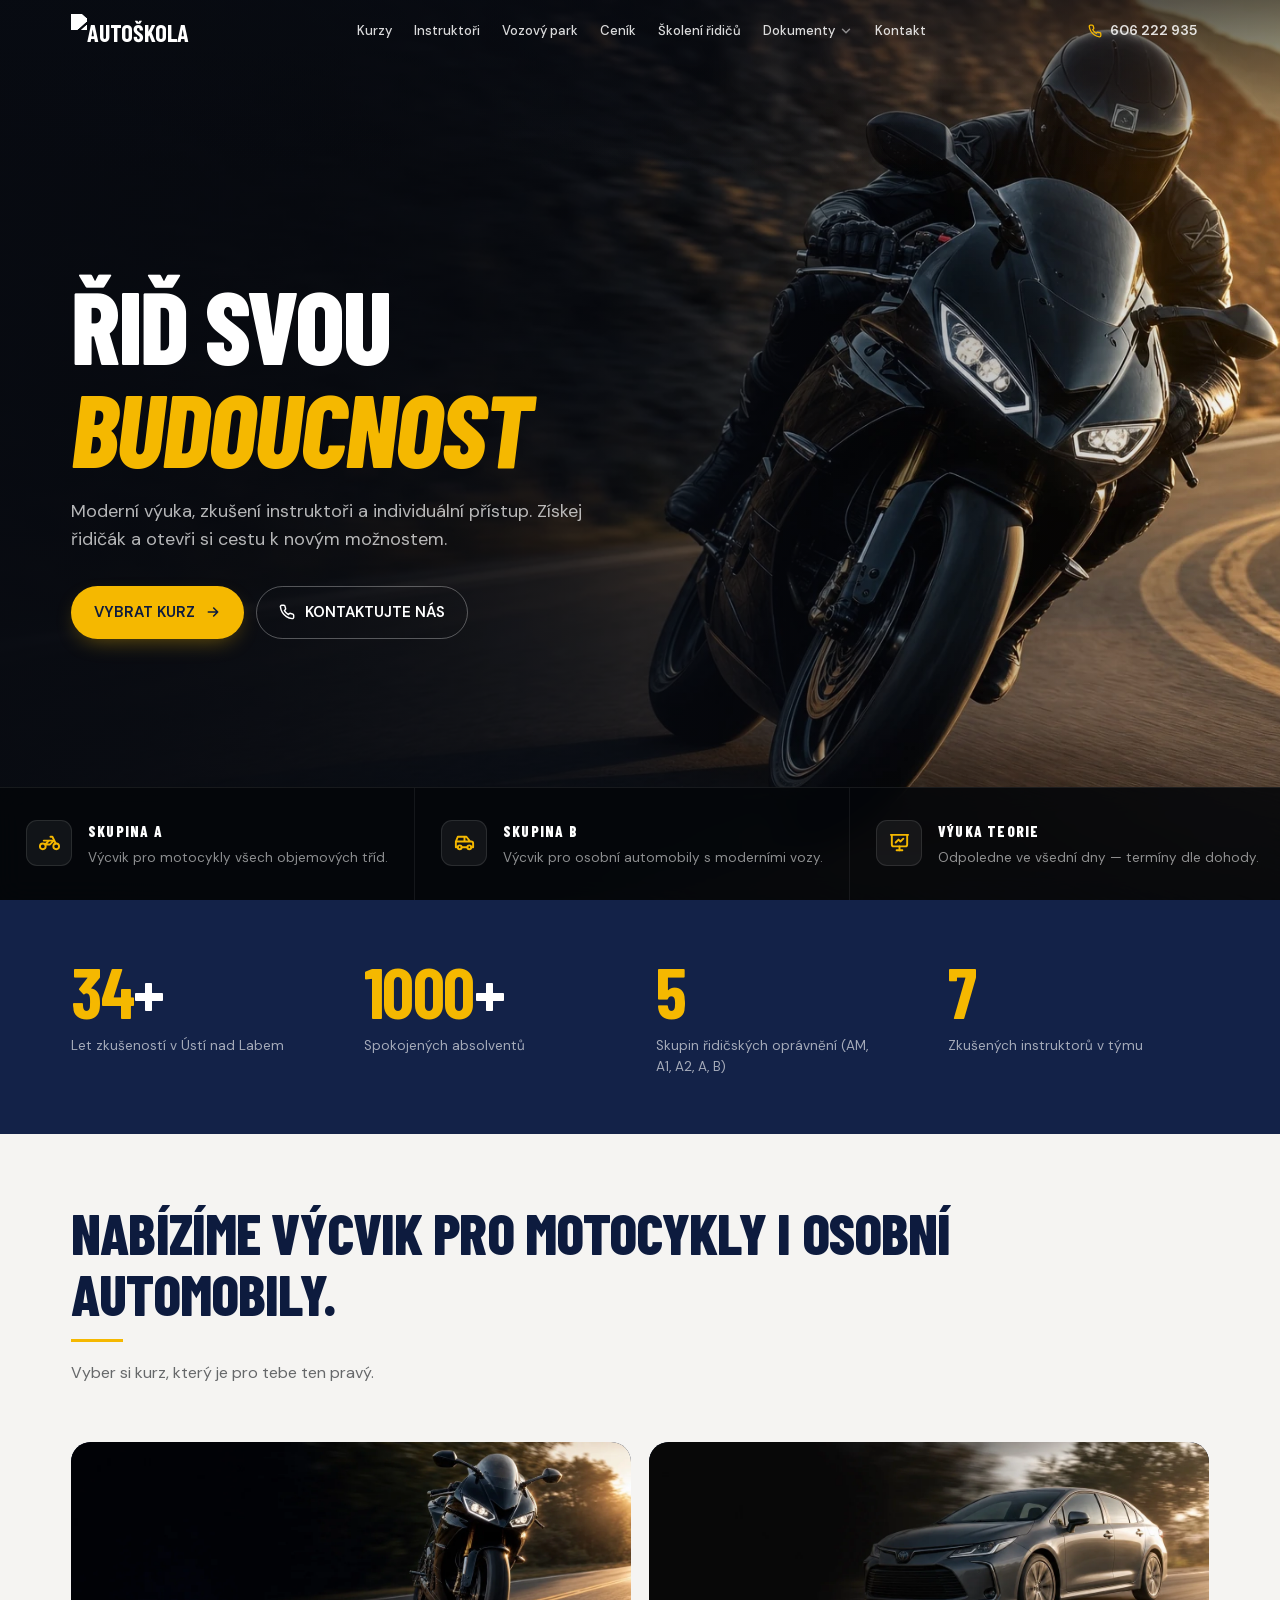
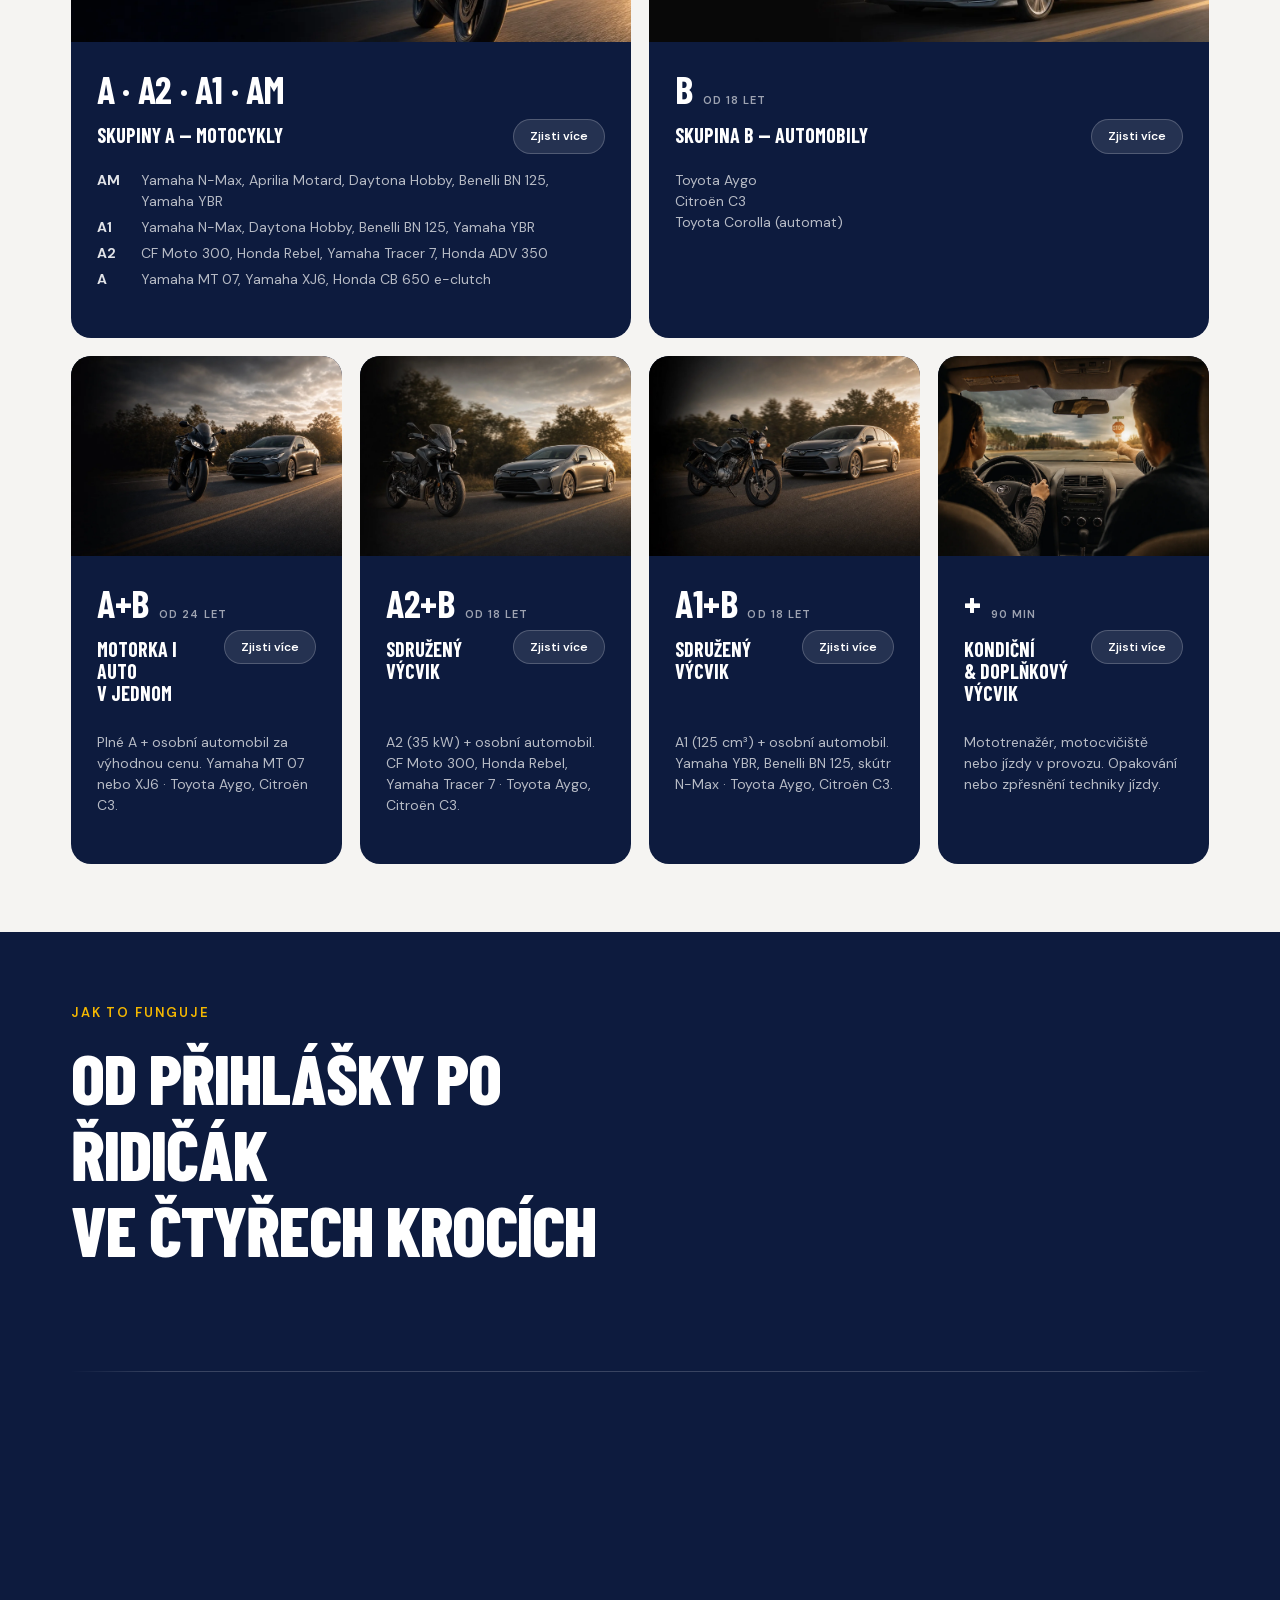
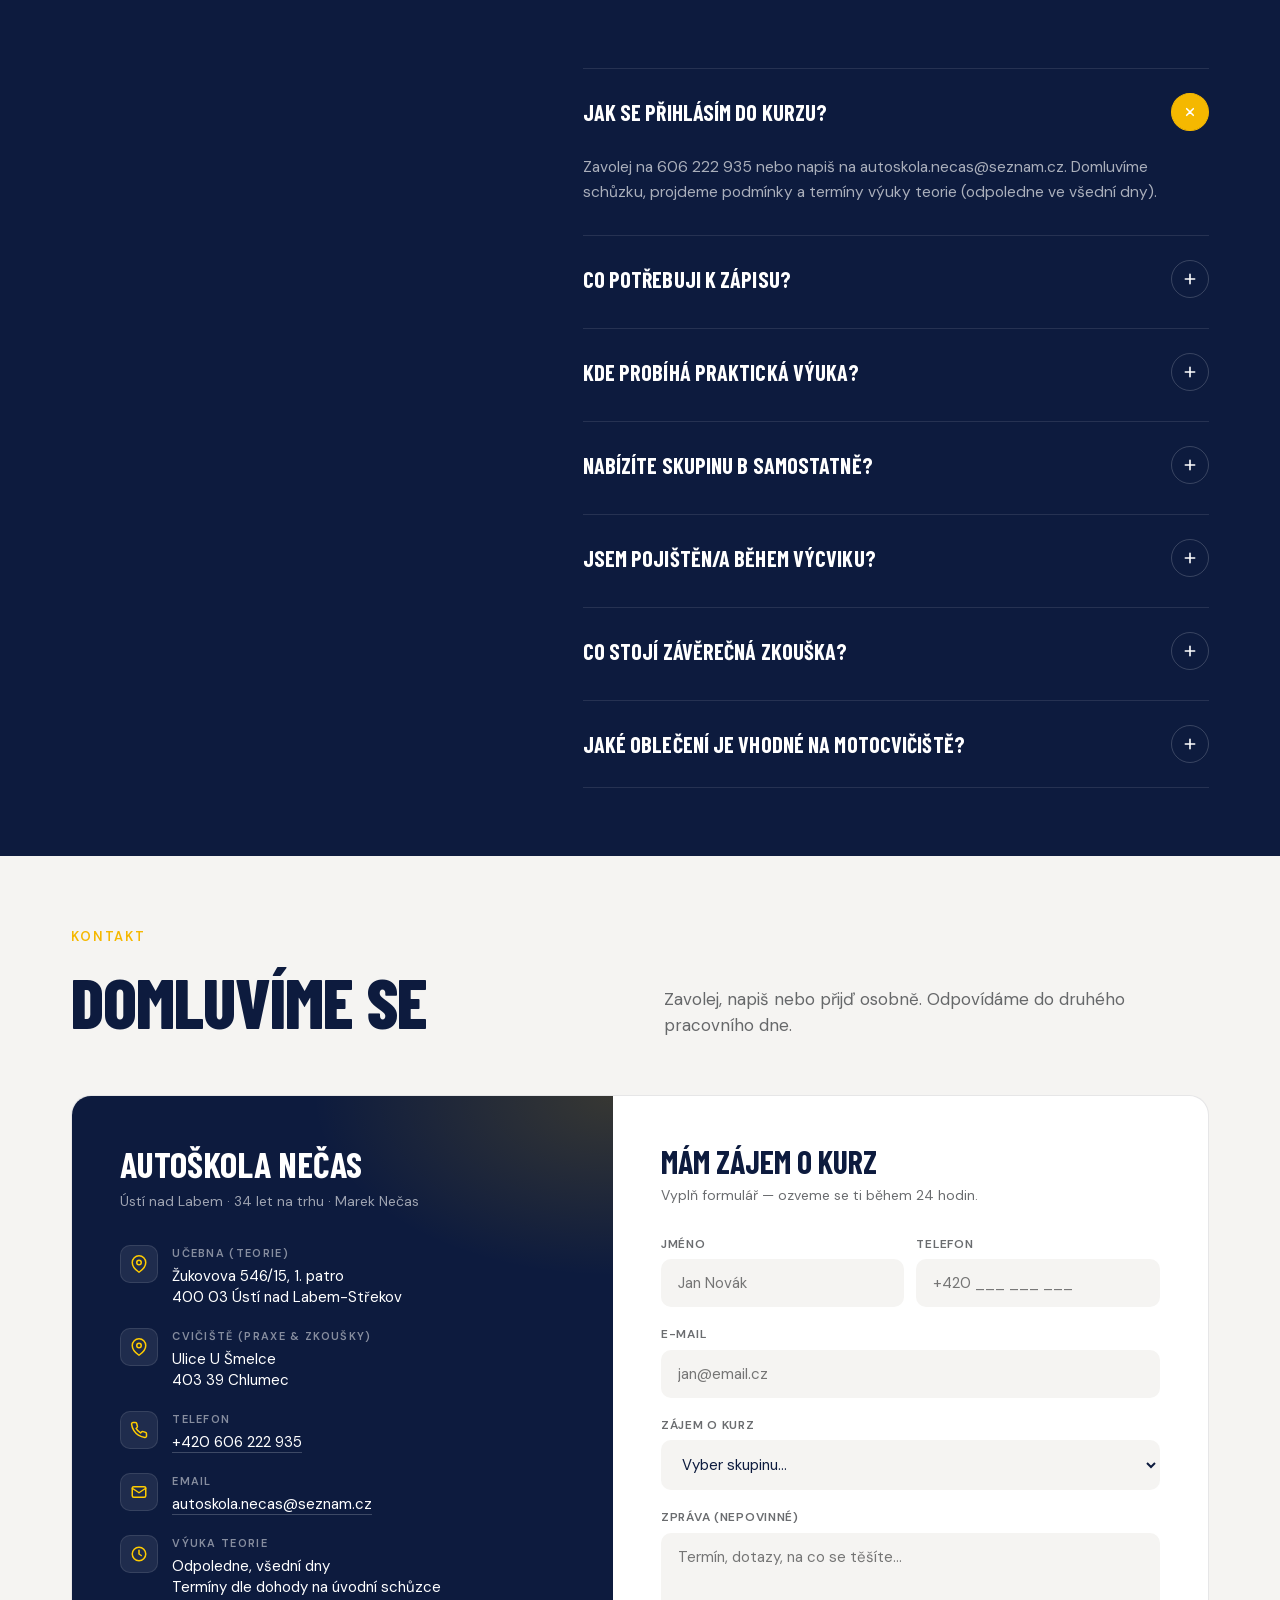
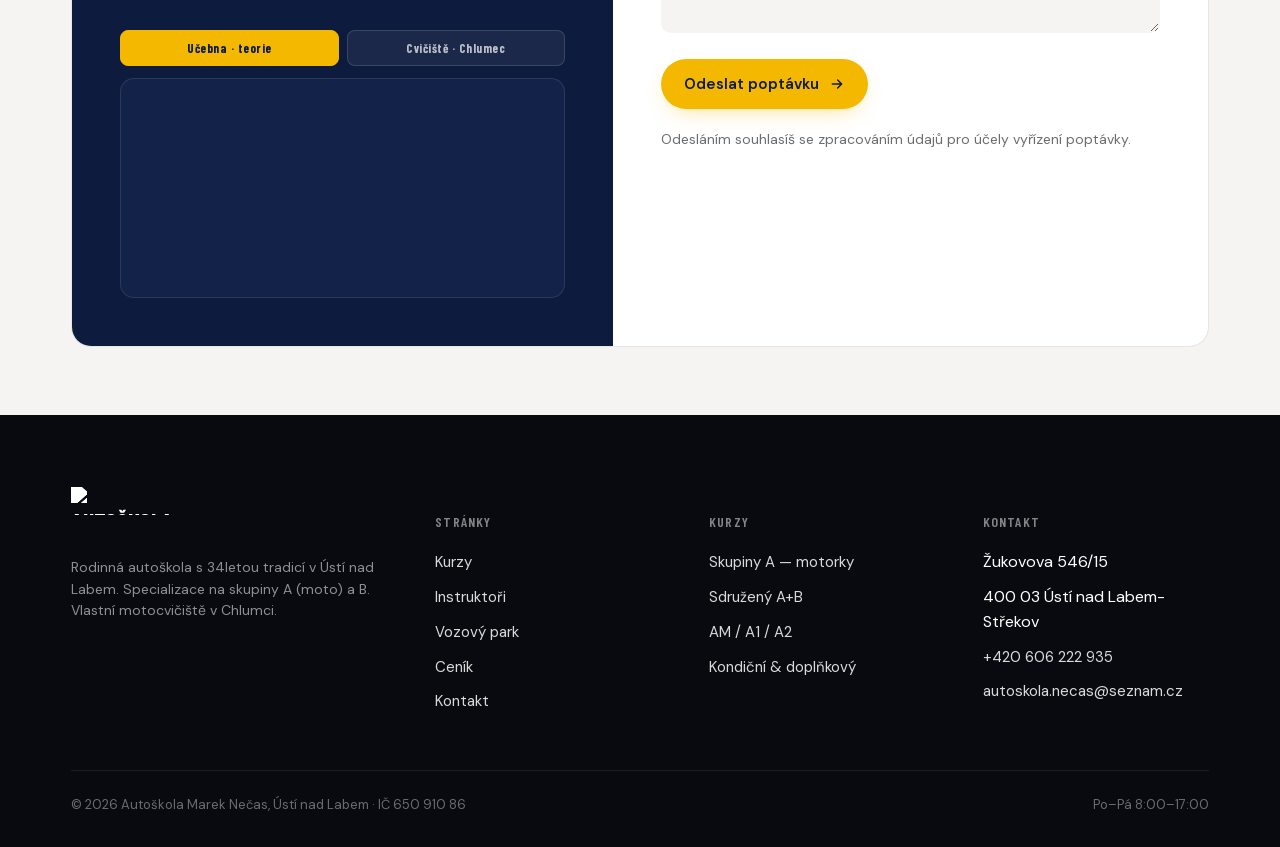
==== index.html @ 904f1ef2 "Update clothing requirements for motocvičiště in index.html" ====
<!doctype html>
<html lang="cs">
<head>
<meta charset="utf-8" />
<meta name="viewport" content="width=device-width,initial-scale=1" />
<link rel="icon" href="favicon.ico" sizes="48x48 32x32 16x16">
<link rel="icon" href="favicon.svg" type="image/svg+xml">
<link rel="icon" type="image/png" sizes="48x48" href="favicon-48.png">
<link rel="icon" type="image/png" sizes="32x32" href="favicon-32.png">
<link rel="apple-touch-icon" href="apple-touch-icon.png">
<title>Autoškola Nečas Ústí nad Labem — Získej řidičák s jistotou</title>
<meta name="description" content="Autoškola Marek Nečas v Ústí nad Labem. 34+ let tradice, specializace na skupiny A (moto) a B. Vlastní motocvičiště v Chlumci. Tel: 606 222 935." />
<link rel="canonical" href="https://www.autoskolanecas.cz/" />
<meta name="robots" content="index, follow" />
<meta property="og:type" content="website" />
<meta property="og:url" content="https://www.autoskolanecas.cz/" />
<meta property="og:title" content="Autoškola Nečas Ústí nad Labem — Získej řidičák s jistotou" />
<meta property="og:description" content="Autoškola Marek Nečas v Ústí nad Labem. 34+ let tradice, specializace na skupiny A (moto) a B. Vlastní motocvičiště v Chlumci. Tel: 606 222 935." />
<meta property="og:image" content="https://www.autoskolanecas.cz/images/hero_section.jpg" />
<meta property="og:image:width" content="1200" />
<meta property="og:image:height" content="630" />
<meta property="og:locale" content="cs_CZ" />
<meta property="og:site_name" content="Autoškola Nečas" />
<meta name="twitter:card" content="summary_large_image" />
<meta name="twitter:title" content="Autoškola Nečas Ústí nad Labem — Získej řidičák s jistotou" />
<meta name="twitter:description" content="Autoškola Marek Nečas v Ústí nad Labem. 34+ let tradice, specializace na skupiny A (moto) a B. Vlastní motocvičiště v Chlumci. Tel: 606 222 935." />
<meta name="twitter:image" content="https://www.autoskolanecas.cz/images/hero_section.jpg" />
<meta name="geo.region" content="CZ-US" />
<meta name="geo.placename" content="Ústí nad Labem" />
<meta name="geo.position" content="50.6607;14.0335" />
<meta name="ICBM" content="50.6607, 14.0335" />
<link rel="preload" as="image" href="images/hero_section.webp" fetchpriority="high">
<link rel="preload" as="font" type="font/woff2" href="fonts/BarlowCondensed-800-latin.woff2" crossorigin>
<link rel="preload" as="font" type="font/woff2" href="fonts/BarlowCondensed-800-latin-ext.woff2" crossorigin>
<link rel="preload" as="font" type="font/woff2" href="fonts/BarlowCondensed-800i-latin.woff2" crossorigin>
<link rel="preload" as="font" type="font/woff2" href="fonts/BarlowCondensed-800i-latin-ext.woff2" crossorigin>
<link rel="stylesheet" href="css/fonts.css">
<link rel="stylesheet" href="css/tabler-subset.css">
<link rel="stylesheet" href="css/style.css">
<script type="application/ld+json">
{
  "@context": "https://schema.org",
  "@graph": [
    {
      "@type": "DrivingSchool",
      "@id": "https://www.autoskolanecas.cz/#business",
      "name": "Autoškola Nečas",
      "legalName": "Autoškola Marek Nečas",
      "description": "Rodinná autoškola s 34letou tradicí v Ústí nad Labem. Specializace na skupiny A (moto) a B. Vlastní motocvičiště v Chlumci. Výcvik AM, A1, A2, A, B i sdružené kurzy.",
      "url": "https://www.autoskolanecas.cz/",
      "logo": {
        "@type": "ImageObject",
        "url": "https://www.autoskolanecas.cz/images/necas.svg",
        "width": 200,
        "height": 60
      },
      "image": "https://www.autoskolanecas.cz/images/hero_section.jpg",
      "telephone": "+420606222935",
      "email": "autoskola.necas@seznam.cz",
      "foundingDate": "1992",
      "taxID": "65091086",
      "address": {
        "@type": "PostalAddress",
        "streetAddress": "Žukovova 546/15, 1. patro",
        "addressLocality": "Ústí nad Labem",
        "addressRegion": "Ústecký kraj",
        "postalCode": "400 03",
        "addressCountry": "CZ"
      },
      "geo": {
        "@type": "GeoCoordinates",
        "latitude": 50.6607,
        "longitude": 14.0335
      },
      "openingHoursSpecification": [
        {
          "@type": "OpeningHoursSpecification",
          "dayOfWeek": ["Monday", "Tuesday", "Wednesday", "Thursday", "Friday"],
          "opens": "08:00",
          "closes": "17:00"
        }
      ],
      "priceRange": "$$",
      "currenciesAccepted": "CZK",
      "paymentAccepted": "Hotovost, Převod",
      "areaServed": [
        {"@type": "City", "name": "Ústí nad Labem"},
        {"@type": "City", "name": "Chlumec"},
        {"@type": "AdministrativeArea", "name": "Ústecký kraj"}
      ],
      "hasOfferCatalog": {
        "@type": "OfferCatalog",
        "name": "Kurzy řidičských oprávnění",
        "itemListElement": [
          {
            "@type": "Offer",
            "itemOffered": {
              "@type": "Course",
              "name": "Skupina B — Osobní automobily",
              "description": "Výcvik pro řidičské oprávnění skupiny B (osobní automobil od 18 let). Toyota Aygo, Citroën C3, Toyota Corolla.",
              "provider": {"@id": "https://www.autoskolanecas.cz/#business"},
              "courseMode": "blended"
            },
            "price": "21000",
            "priceCurrency": "CZK"
          },
          {
            "@type": "Offer",
            "itemOffered": {
              "@type": "Course",
              "name": "Skupina A — Motocykly bez omezení",
              "description": "Výcvik pro řidičské oprávnění skupiny A (motocykl bez omezení výkonu od 24 let). Yamaha MT 07, XJ6, Honda CB 650.",
              "provider": {"@id": "https://www.autoskolanecas.cz/#business"},
              "courseMode": "blended"
            }
          },
          {
            "@type": "Offer",
            "itemOffered": {
              "@type": "Course",
              "name": "Skupina A2 — Motocykly do 35 kW",
              "description": "Výcvik pro skupinu A2 (35 kW, od 18 let). CF Moto 300, Honda Rebel, Yamaha Tracer 7, Honda ADV 350.",
              "provider": {"@id": "https://www.autoskolanecas.cz/#business"},
              "courseMode": "blended"
            }
          },
          {
            "@type": "Offer",
            "itemOffered": {
              "@type": "Course",
              "name": "Sdružený výcvik A+B",
              "description": "Motorka i auto v jednom — výhodná kombinace skupin A a B od 24 let.",
              "provider": {"@id": "https://www.autoskolanecas.cz/#business"},
              "courseMode": "blended"
            }
          },
          {
            "@type": "Offer",
            "itemOffered": {
              "@type": "Course",
              "name": "Školení řidičů referentů",
              "description": "Povinné školení řidičů referentů a pravidelné roční školení skupin C, D, E.",
              "provider": {"@id": "https://www.autoskolanecas.cz/#business"}
            },
            "price": "400",
            "priceCurrency": "CZK"
          }
        ]
      }
    },
    {
      "@type": "WebSite",
      "@id": "https://www.autoskolanecas.cz/#website",
      "url": "https://www.autoskolanecas.cz/",
      "name": "Autoškola Nečas",
      "publisher": {"@id": "https://www.autoskolanecas.cz/#business"},
      "inLanguage": "cs-CZ"
    },
    {
      "@type": "WebPage",
      "@id": "https://www.autoskolanecas.cz/#webpage",
      "url": "https://www.autoskolanecas.cz/",
      "name": "Autoškola Nečas Ústí nad Labem — Získej řidičák s jistotou",
      "description": "Autoškola Marek Nečas v Ústí nad Labem. 34+ let tradice, skupiny A (moto) a B. Vlastní motocvičiště v Chlumci.",
      "isPartOf": {"@id": "https://www.autoskolanecas.cz/#website"},
      "about": {"@id": "https://www.autoskolanecas.cz/#business"},
      "inLanguage": "cs-CZ",
      "breadcrumb": {
        "@type": "BreadcrumbList",
        "itemListElement": [{"@type": "ListItem", "position": 1, "name": "Domů", "item": "https://www.autoskolanecas.cz/"}]
      }
    }
  ]
}
</script>
<script type="application/ld+json">
{
  "@context": "https://schema.org",
  "@type": "FAQPage",
  "mainEntity": [
    {
      "@type": "Question",
      "name": "Jak se přihlásím do autoškoly?",
      "acceptedAnswer": {
        "@type": "Answer",
        "text": "Zavolej na 606 222 935 nebo napiš na autoskola.necas@seznam.cz. Domluvíme schůzku, projdeme podmínky a termíny výuky teorie (odpoledne ve všední dny). Autoškola Nečas sídlí na Žukovově 546/15 v Ústí nad Labem-Střekově."
      }
    },
    {
      "@type": "Question",
      "name": "Co potřebuji k zápisu do autoškoly?",
      "acceptedAnswer": {
        "@type": "Answer",
        "text": "Platný lékařský posudek (ne starší 3 měsíce) od praktického lékaře pro příslušnou skupinu, vyplněnou žádost o řidičské oprávnění a občanský průkaz. Uchazeči mladší 18 let potřebují souhlas zákonného zástupce."
      }
    },
    {
      "@type": "Question",
      "name": "Kde probíhá výuka v Autoškole Nečas?",
      "acceptedAnswer": {
        "@type": "Answer",
        "text": "Teorie probíhá v učebně na Žukovově 546/15 v Ústí nad Labem-Střekově (budova České pošty, 1. patro). Praktický výcvik a závěrečné zkoušky se konají na vlastním motocvičišti v Chlumci, ulice U Šmelce."
      }
    },
    {
      "@type": "Question",
      "name": "Kolik stojí řidičák skupiny B v Autoškole Nečas?",
      "acceptedAnswer": {
        "@type": "Answer",
        "text": "Skupina B (osobní automobil) stojí 21 000 Kč. Absolventi skupiny A od nás mají cenu 18 000 Kč. Skupinu B lze absolvovat i jako součást sdruženého výcviku (A1+B, A2+B nebo A+B) za výhodnou cenu."
      }
    },
    {
      "@type": "Question",
      "name": "Jsem pojištěn během výcviku v autoškole?",
      "acceptedAnswer": {
        "@type": "Answer",
        "text": "Ano. Všichni žáci jsou pojištěni pro případ úrazu po celou dobu výcviku, a to jak na cvičišti v Chlumci, tak při jízdách v provozu v Ústí nad Labem."
      }
    },
    {
      "@type": "Question",
      "name": "Co stojí závěrečná zkouška v autoškole?",
      "acceptedAnswer": {
        "@type": "Answer",
        "text": "Správní poplatek 700 Kč se hradí přímo na Magistrátu v den zkoušky. Zkoušky z odborné způsobilosti pro skupiny AM, A1, A2, A nebo B stojí 6 000 Kč, pro sdružené výcviky (A+B) pak 10 000 Kč. Poplatek za opravnou zkoušku, který se hradí autoškole, je v hodnotě 1 000 Kč."
      }
    },
    {
      "@type": "Question",
      "name": "Jaké oblečení je vhodné na motocvičiště?",
      "acceptedAnswer": {
        "@type": "Answer",
        "text": "Na motocvičiště je povinná ochranná výbava: pevná uzavřená obuv (kotníkové boty nebo moto boty), dlouhé kalhoty (ideálně džíny nebo moto kalhoty), bunda s dlouhým rukávem a rukavice. Helmu jsme schopni zapůjčit. Sandály, kraťasy ani otevřená obuv nejsou povoleny."
      }
    }
  ]
}
</script>
<script type="application/ld+json">
{
  "@context": "https://schema.org",
  "@type": "HowTo",
  "name": "Jak získat řidičský průkaz v Autoškole Nečas",
  "description": "Postup od přihlášky po vydání řidičského průkazu v Autoškole Nečas Ústí nad Labem.",
  "step": [
    {
      "@type": "HowToStep",
      "position": 1,
      "name": "Přihláška",
      "text": "Zavolej na 606 222 935 nebo vyplň online přihlášku. Přijď osobně do učebny na Žukovově 546/15 v Ústí nad Labem-Střekově.",
      "url": "https://www.autoskolanecas.cz/#kontakt"
    },
    {
      "@type": "HowToStep",
      "position": 2,
      "name": "Výuka teorie",
      "text": "Výuka probíhá v moderní počítačové učebně odpoledne ve všední dny. Termíny dle dohody na úvodní schůzce.",
      "url": "https://www.autoskolanecas.cz/#kurzy"
    },
    {
      "@type": "HowToStep",
      "position": 3,
      "name": "Praktické jízdy",
      "text": "Výcvik na trenažéru i reálné jízdy s profesionálním instruktorem v Ústí nad Labem. Motocykloví žáci trénují na vlastním cvičišti v Chlumci.",
      "url": "https://www.autoskolanecas.cz/vozovy-park.html"
    },
    {
      "@type": "HowToStep",
      "position": 4,
      "name": "Závěrečná zkouška",
      "text": "Zkouška z teorie (test), jízdy v provozu a ovládání vozidla. Poplatek 700 Kč na Magistrátu + poplatek autoškole.",
      "url": "https://www.autoskolanecas.cz/cenik.html"
    }
  ]
}
</script>
<style>
/* HERO — dark split with photo */
.hero{position:relative; background:#080B12; color:#fff; height:100svh; min-height:500px; display:flex; flex-direction:column; padding:clamp(100px,12vw,150px) 0 0; margin-top:calc(-1 * var(--nav-h))}
.hero::before{content:""; position:absolute; top:0; left:0; right:0; height:180px; background:linear-gradient(to bottom, rgba(8,11,18,.65) 0%, transparent 100%); z-index:2; pointer-events:none}
/* Right photo */
.hero__photo{position:absolute; inset:0; width:100%; height:100%; pointer-events:none; z-index:1}
.hero__photo img{width:100%; height:100%; object-fit:cover; object-position:center center}
.hero__photo::before{content:""; position:absolute; inset:0; background:linear-gradient(to right, rgba(8,11,18,.92) 0%, rgba(8,11,18,.70) 45%, rgba(8,11,18,.25) 75%, transparent 100%); z-index:2; pointer-events:none}
/* Hero content — left side */
.hero__content{position:relative; z-index:2; max-width:var(--max); margin:0 auto; padding:0 var(--pad) clamp(130px,16vh,160px); width:100%; flex:1 1 auto; display:flex; align-items:center}
.hero__inner{max-width:clamp(300px,46%,560px)}
.hero__inner h1{color:#fff; font-size:clamp(52px,8vw,116px); max-width:14ch; margin:0 0 20px; line-height:1; letter-spacing:-.02em; padding-top:0.06em}
.hero__inner h1 .accent{color:var(--red); display:block; font-style:italic; padding-right:0.18em; overflow:visible}
.hero__lead{font-size:clamp(16px,1.4vw,18px); color:rgba(255,255,255,.70); max-width:44ch; line-height:1.55; margin:0 0 32px}
.hero__ctas{display:flex; flex-wrap:wrap; gap:12px}
/* Feature strip */
.hero__strip{position:absolute; bottom:0; left:0; right:0; z-index:3; background:rgba(4,6,10,.88); backdrop-filter:blur(12px); border-top:1px solid rgba(255,255,255,.08); overflow:hidden}
.hero__strip-inner{display:flex; width:max-content; animation:hero-ticker 55s linear infinite}
.hero__strip-inner:hover{animation-play-state:paused}
@keyframes hero-ticker{from{transform:translateX(0)} to{transform:translateX(-50%)}}
.hero__strip-item{flex-shrink:0; min-width:260px; display:flex; align-items:flex-start; gap:16px; padding:32px 26px; border-right:1px solid rgba(255,255,255,.07)}
.hero__strip-icon{flex-shrink:0; width:46px; height:46px; border-radius:11px; background:rgba(255,255,255,.06); border:1px solid rgba(255,255,255,.10); display:flex; align-items:center; justify-content:center; color:var(--red)}
.hero__strip-icon .ti{font-size:23px; line-height:1; display:flex}
.hero__strip-item strong{display:block; font-family:var(--f-display); font-size:15px; font-weight:800; letter-spacing:.08em; text-transform:uppercase; color:#fff; margin-bottom:5px}
.hero__strip-item p{font-size:13.5px; color:rgba(255,255,255,.55); line-height:1.5; margin:0}
/* Ultrawide */
@media(min-aspect-ratio: 21/9){
  .hero{height:min(100svh, 820px)}
  .hero__photo img{object-position:center 40%}
}
/* Tablet */
@media(max-width:920px){
  .hero__inner{max-width:65%}
  .hero__photo img{object-fit:cover; object-position:70% center}
  .hero__photo::before{background:linear-gradient(to right, rgba(8,11,18,.97) 0%, rgba(8,11,18,.80) 42%, rgba(8,11,18,.35) 68%, transparent 100%)}
}
/* Mobil */
@media(max-width:720px){
  .hero{padding:clamp(78px,14vw,106px) 0 0}
  .hero__content{align-items:flex-start; padding-top:clamp(16px,4vw,28px)}
  /* Foto jen pravá polovina — motorka vyčnívá jako accent */
  .hero__photo{position:absolute; inset:0; width:100%; height:100%}
  .hero__photo img{object-fit:cover; object-position:75% center; width:100%; height:100%}
  /* Silný gradient zleva — levá polovina tmavá pro text, pravá průhledná */
  .hero__photo::before{background:linear-gradient(to right, rgba(8,11,18,.98) 0%, rgba(8,11,18,.90) 45%, rgba(8,11,18,.50) 68%, transparent 100%)}
  .hero__inner{max-width:100%}
  .hero__strip-item{padding:22px 18px; min-width:220px}
}
@media(max-width:480px){
  .hero__inner h1{font-size:clamp(44px,12vw,68px)}
  .hero__strip-item p{display:none}
  .hero__strip-item{padding:16px 12px; gap:10px}
}
@media (max-width:720px){
  .hero__ctas .btn--primary{background:var(--ink); color:#fff; box-shadow:none}
  .hero__ctas .btn--primary:hover{background:#111827; color:#fff}
  .hero__ctas .btn--ghost-dark{background:rgba(15,17,23,.45); backdrop-filter:blur(6px); border-color:rgba(255,255,255,.4)}
}
@media (max-width:640px){
  .course--feature{grid-template-columns:1fr}
  .course__visual{display:none}
}
/* Hero intro — čistá CSS animace nezávislá na JS, aby LCP nečekal na app.js */
@keyframes hero-in{from{opacity:0; transform:translateY(24px)} to{opacity:1; transform:none}}
.hero [data-anim]{opacity:1; transform:none; animation:hero-in .7s cubic-bezier(.2,.7,.2,1) backwards}
.hero [data-anim][data-delay="2"]{animation-delay:.12s}
.hero [data-anim][data-delay="3"]{animation-delay:.24s}
@media (prefers-reduced-motion: reduce){.hero [data-anim]{animation:none}}

/* STATS */
.stats{background:var(--ink-2); color:#fff; padding:48px 0; position:relative; overflow:hidden}
.stats__grid{position:relative; display:grid; grid-template-columns:repeat(4, 1fr); gap:32px}
.stat{padding:8px 0}
.stat__num{font-family:var(--f-display); font-weight:700; font-size:clamp(48px, 5.5vw, 72px); line-height:1; color:var(--red); letter-spacing:-.02em}
.stat__lbl{margin-top:10px; font-size:13.5px; color:rgba(255,255,255,.62); max-width:22ch}
@media (max-width:780px){.stats__grid{grid-template-columns:repeat(2,1fr); gap:28px}}

/* SECTION */
.section{padding:clamp(40px, 5.5vw, 68px) 0}
.section.dark{background:var(--ink); color:#fff}
.section.dark h1, .section.dark h2, .section.dark h3, .section.dark h4{color:#fff}
.section.dark p{color:rgba(255,255,255,.7)}
.section__head{display:grid; grid-template-columns:1fr 1fr; gap:48px; align-items:end; margin-bottom:56px}
.section__head p{color:var(--muted); font-size:17px; max-width:48ch; margin:0}
.section.dark .section__head p{color:rgba(255,255,255,.7)}
@media (max-width:780px){.section__head{grid-template-columns:1fr; gap:20px; margin-bottom:36px}}

/* COURSES grid */
.courses{background:var(--paper)}
.courses__grid{display:grid; grid-template-columns:repeat(4, 1fr); gap:18px}
.course{background:#fff; border:1px solid var(--line); border-radius:var(--r-lg); padding:28px 26px; display:flex; flex-direction:column; justify-content:space-between; min-height:340px; transition:box-shadow .2s ease, border-color .2s ease; position:relative}
.course:hover{box-shadow:0 24px 50px -24px rgba(15,17,23,.18); border-color:rgba(245,184,0,.50)}
.course__icon{width:48px; height:48px; border-radius:12px; background:var(--paper); display:flex; align-items:center; justify-content:center; color:var(--ink); margin-bottom:24px}
.course__icon svg{width:24px; height:24px}
.course__icon .ti{font-size:24px; line-height:1; display:flex}
.course__icons{display:flex; align-items:center; gap:8px; margin-bottom:24px}
.course__icons .course__icon{margin-bottom:0}
.course__icons-sep{font-size:13px; font-weight:700; opacity:.4; line-height:1}
.course__group{font-family:var(--f-display); font-weight:700; font-size:38px; line-height:1; color:var(--ink); letter-spacing:-.01em; display:flex; align-items:baseline; gap:10px; flex-wrap:wrap}
.course__group .age{font-family:var(--f-text); font-size:11px; font-weight:600; color:var(--muted); letter-spacing:.1em; text-transform:uppercase}
.course__name{font-family:var(--f-display); font-size:20px; font-weight:700; line-height:1.1; margin:8px 0 12px; text-transform:uppercase}
.course__desc{color:var(--muted); font-size:14px; line-height:1.5; margin:0 0 20px}
.course__foot{display:flex; align-items:center; justify-content:space-between; gap:12px; padding-top:20px; border-top:1px solid var(--line)}
.course__price{font-family:var(--f-display); font-weight:800; font-size:22px; color:var(--ink); line-height:1; display:flex; flex-direction:column; gap:4px}
.course__price small{font-family:var(--f-text); font-size:11px; font-weight:500; color:var(--muted); letter-spacing:.08em; text-transform:uppercase}
.course__cta{width:42px; height:42px; border-radius:50%; background:var(--ink); color:#fff; display:flex; align-items:center; justify-content:center; text-decoration:none; transition:background .18s ease, transform .18s ease}
.course__cta:hover{background:var(--red); transform:translate(2px,-2px)}
.course__cta svg{width:18px; height:18px}
.course--feature{grid-column:span 2; background:var(--ink); color:#fff; display:grid; grid-template-columns:1fr auto; gap:24px; position:relative; overflow:hidden; border-color:transparent}
.course--feature::before{content:""; position:absolute; inset:0; background:radial-gradient(closest-side, rgba(245,184,0,.20), transparent 70%); top:-40%; right:-40%; width:80%; height:80%; filter:blur(40px)}
.course--feature > *{position:relative; z-index:1}
.course--feature .course__icon{background:rgba(255,255,255,.10); color:#fff}
.course--feature .course__group{color:#fff}
.course--feature .course__group .age{color:rgba(255,255,255,.6)}
.course--feature .course__desc{color:rgba(255,255,255,.7)}
.course--feature .course__price{color:#fff}
.course--feature .course__foot{border-top-color:rgba(255,255,255,.14)}
.course--feature .course__cta{background:var(--red)}
.course--feature .course__cta:hover{background:#fff; color:var(--ink)}
.course--dark{background:var(--ink); color:#fff; border-color:transparent}
.course--dark .course__icon{background:rgba(255,255,255,.10); color:#fff}
.course--dark .course__group{color:#fff}
.course--dark .course__group .age{color:rgba(255,255,255,.6)}
.course--dark .course__desc{color:rgba(255,255,255,.7)}
.course--dark .course__price{color:#fff}
.course--dark .course__price small{color:rgba(255,255,255,.5)}
.course--dark .course__foot{border-top-color:rgba(255,255,255,.14)}
.course--dark .course__cta{background:var(--red)}
.course--dark .course__cta:hover{background:#fff; color:var(--ink)}
.course--dark:hover{border-color:rgba(245,184,0,.55)}
.course__badge{display:table; margin-left:auto; background:var(--red); color:var(--ink); font-size:11px; font-weight:700; letter-spacing:.1em; text-transform:uppercase; padding:7px 12px; border-radius:999px; margin-bottom:20px}
.course__visual{display:flex; align-items:flex-end; justify-content:flex-end; margin:-28px -26px -28px 0}
.big-letter{font-family:var(--f-display); font-weight:700; font-size:280px; line-height:.78; color:rgba(255,255,255,.06); letter-spacing:-.04em; user-select:none}
@media (max-width:1080px){.courses__grid{grid-template-columns:1fr 1fr} .course--feature{grid-column:span 2}}
@media (max-width:640px){.courses__grid{grid-template-columns:1fr} .course--feature{grid-column:span 1} .big-letter{font-size:200px}}

/* COURSES INTRO */
.courses__intro{margin-bottom:56px}
.courses__intro-text h2{font-size:clamp(36px,4.5vw,60px); margin:0 0 0; line-height:1.05}
.courses__intro-text h2::after{content:""; display:block; width:52px; height:3px; background:var(--red); margin-top:16px; margin-bottom:18px}
.courses__intro-text p{color:var(--muted); font-size:16px; max-width:40ch; margin:0 0 14px; line-height:1.6}
.courses__intro-text .promo{font-size:13.5px}
.courses__intro-text .promo strong{color:var(--red)}
/* GROUP OVERVIEW CARDS */
.course--group{grid-column:span 2; background:var(--ink); color:#fff; padding:0; border:none; min-height:auto; overflow:hidden; display:flex; flex-direction:column; justify-content:flex-start}
.course--group.course--single{grid-column:span 1}
.course--group:hover{box-shadow:0 0 0 2px rgba(245,184,0,.50)}
.course--group .course__group-img{height:200px; overflow:hidden; flex-shrink:0}
.course--group .course__group-img img{width:100%; height:100%; object-fit:cover; object-position:center center}
.course--group .course__group-body{padding:28px 26px; display:flex; flex-direction:column; flex:1}
.course--group .course__group{color:#fff}
.course--group .course__group .age{color:rgba(255,255,255,.6)}
.course--group .course__desc{color:rgba(255,255,255,.7); flex:1}
.course__bikes{display:flex; flex-direction:column; gap:5px}
.course__bikes .bike-row{display:flex; gap:12px; align-items:baseline}
.course__bikes .bike-cat{flex:0 0 32px; color:rgba(255,255,255,.88); font-weight:700}
.course--group .course__foot{border-top-color:rgba(255,255,255,.14); justify-content:flex-end}
.course--group .course__cta{background:var(--red)}
.course--group .course__cta:hover{background:#fff; color:var(--ink)}
/* Zjisti více pill button */
.course__name-row{display:flex; align-items:center; justify-content:space-between; gap:12px; margin:8px 0 12px}
.course--group.course--single .course__name-row{min-height:90px; align-items:flex-start}
.course__more{font-family:var(--f-text); font-size:12px; font-weight:600; color:var(--ink); background:var(--paper-2); border:1px solid var(--line); border-radius:999px; padding:7px 16px; text-decoration:none; white-space:nowrap; flex-shrink:0; transition:background .15s, color .15s, border-color .15s}
.course__more:hover{background:var(--ink); color:#fff; border-color:var(--ink)}
.course--feature .course__more,.course--dark .course__more,.course--group .course__more{color:#fff; background:rgba(255,255,255,.10); border-color:rgba(255,255,255,.20)}
.course--feature .course__more:hover,.course--dark .course__more:hover,.course--group .course__more:hover{background:var(--red); color:var(--ink); border-color:var(--red)}

/* GALLERY */
.fleet-groups{display:grid; grid-template-columns:repeat(auto-fill, minmax(210px, 1fr)); gap:16px; margin-bottom:48px}
.fleet-group{background:var(--paper); border:1.5px solid var(--line); border-radius:var(--r-md); padding:20px 22px}
.fleet-group__label{font-family:var(--f-display); font-weight:800; font-size:13px; letter-spacing:.1em; text-transform:uppercase; color:var(--red); margin-bottom:8px}
.fleet-group__list{font-size:13.5px; color:var(--muted); line-height:1.7}
.gallery{display:grid; grid-template-columns:repeat(4, 1fr); gap:10px}
.gallery__item{aspect-ratio:3/2; overflow:hidden; border-radius:var(--r-sm); display:block; background:var(--paper-2); cursor:pointer}
.gallery__item img{width:100%; height:100%; object-fit:cover}
@media(max-width:1080px){.gallery{grid-template-columns:repeat(3, 1fr)}}
@media(max-width:640px){.gallery{grid-template-columns:repeat(2, 1fr)}}

/* WHY */
.why{background:#fff}
.why__grid{display:grid; grid-template-columns:1fr 1.4fr; gap:clamp(40px, 6vw, 80px); align-items:start}
.why__intro h2{margin-top:14px; font-size:clamp(40px, 5vw, 68px)}
.why__intro p{color:var(--muted); margin:24px 0 32px; max-width:36ch}
.why__sig{display:flex; align-items:center; gap:14px; margin-top:48px; padding-top:24px; border-top:1px solid var(--line)}
.avatar{width:48px; height:48px; border-radius:50%; background:linear-gradient(135deg, var(--red), #C98E00); color:var(--ink); font-family:var(--f-display); font-weight:800; font-size:18px; display:flex; align-items:center; justify-content:center}
.why__sig strong{display:block; font-size:15px}
.why__sig span{display:block; color:var(--muted); font-size:13px}
.why__features{display:grid; grid-template-columns:1fr 1fr; gap:18px}
.feature{background:var(--paper); border:1px solid var(--line); border-radius:var(--r-lg); padding:32px 28px; position:relative; transition:background .18s ease}
.feature:hover{background:#fff; box-shadow:0 24px 50px -24px rgba(15,17,23,.14)}
.feature__num{position:absolute; top:24px; right:28px; font-family:var(--f-text); font-size:11px; font-weight:600; letter-spacing:.14em; color:var(--muted)}
.feature__icon{width:52px; height:52px; border-radius:14px; background:#fff; border:1px solid var(--line); display:flex; align-items:center; justify-content:center; color:var(--ink); margin-bottom:24px}
.feature__icon svg{width:26px; height:26px}
.feature h3{margin-bottom:10px}
.feature p{color:var(--muted); font-size:14.5px; line-height:1.55; margin:0}
@media (max-width:880px){.why__grid{grid-template-columns:1fr} .why__features{grid-template-columns:1fr}}

/* PROCESS */
.process{background:var(--ink); color:#fff}
.process__steps{display:grid; grid-template-columns:repeat(4, 1fr); gap:0; position:relative}
.process__steps::before{content:""; position:absolute; left:0; right:0; top:48px; height:1px; background:linear-gradient(90deg, transparent, rgba(255,255,255,.18) 8%, rgba(255,255,255,.18) 92%, transparent)}
.step{padding:0 18px; position:relative; border-left:1px solid rgba(255,255,255,.08)}
.step:first-child{border-left:none; padding-left:0}
.step__num{width:96px; height:96px; border-radius:50%; background:var(--ink-2); border:1px solid rgba(255,255,255,.12); font-family:var(--f-display); font-weight:700; font-size:34px; display:flex; align-items:center; justify-content:center; margin-bottom:24px; position:relative; z-index:1; color:rgba(255,255,255,.85)}
.step.is-active .step__num{background:var(--red); border-color:var(--red); color:var(--ink); box-shadow:0 0 0 6px rgba(245,184,0,.25)}
.step h3{font-size:22px; text-transform:uppercase; font-family:var(--f-display); font-weight:800; letter-spacing:.01em; margin-bottom:10px}
.step p{color:rgba(255,255,255,.65); font-size:14.5px; line-height:1.55}
@media (max-width:880px){.process__steps{grid-template-columns:1fr 1fr} .process__steps::before{display:none} .step{border-left:none; padding:0; margin-bottom:32px}}

/* PRICE TABLE */
.price-list{display:flex; flex-direction:column; gap:10px}
.price-row{display:grid; grid-template-columns:80px 1fr 140px 120px; gap:24px; align-items:center; background:#fff; border:1px solid var(--line); border-radius:var(--r-md); padding:20px 24px; transition:border-color .15s ease}
.price-row:hover{border-color:rgba(245,184,0,.50)}
.price-row.is-feature{background:var(--ink); color:#fff; border-color:transparent}
.price-row.is-feature .price-row__group{color:var(--red-2)}
.price-row.is-feature .price-row__desc{color:rgba(255,255,255,.65)}
.price-row.is-feature .price-row__price{color:#fff}
.price-row.is-feature .price-row__price small{color:rgba(255,255,255,.5)}
.price-row__group{font-family:var(--f-display); font-weight:700; font-size:48px; line-height:1; color:var(--ink)}
.price-row__name{font-family:var(--f-display); font-size:18px; font-weight:700; text-transform:uppercase; line-height:1.1}
.price-row__desc{color:var(--muted); font-size:13px; margin:6px 0 0}
.price-row__price{font-family:var(--f-display); font-weight:800; font-size:24px; color:var(--ink); line-height:1; display:flex; flex-direction:column; gap:4px; text-align:right}
.price-row__price small{font-family:var(--f-text); font-size:11px; font-weight:500; color:var(--muted); letter-spacing:.08em; text-transform:uppercase}
.price-row__action{text-align:right}
@media (max-width:780px){.price-row{grid-template-columns:60px 1fr; gap:14px} .price-row__price, .price-row__action{grid-column:span 2; text-align:left} .price-row__action{padding-top:8px; border-top:1px solid var(--line)} .price-row.is-feature .price-row__action{border-top-color:rgba(255,255,255,.12)} .price-row__group{font-size:38px}}
.price-note{display:inline-flex; align-items:center; gap:10px; font-size:14px; color:var(--muted); background:#fff; border:1px solid var(--line); padding:14px 18px; border-radius:var(--r-md); margin-top:24px}
.price-note svg{width:18px; height:18px; color:var(--red); flex:0 0 auto}

/* FAQ */
.faq{background:var(--ink); color:#fff}
.faq__grid{display:grid; grid-template-columns:1fr 1.4fr; gap:64px; align-items:start}
.faq__list{display:flex; flex-direction:column; gap:6px}
.faq__item{border-top:1px solid rgba(255,255,255,.10)}
.faq__item:last-child{border-bottom:1px solid rgba(255,255,255,.10)}
.faq__q{width:100%; padding:24px 0; display:flex; justify-content:space-between; align-items:center; gap:24px; font-family:var(--f-display); font-size:22px; text-transform:uppercase; font-weight:700; text-align:left; color:#fff; letter-spacing:.005em; transition:color .15s ease}
.faq__q:hover{color:var(--red-2)}
.plus{width:38px; height:38px; border-radius:50%; border:1px solid rgba(255,255,255,.18); display:flex; align-items:center; justify-content:center; flex:0 0 auto; transition:transform .25s ease, background .15s ease, border-color .15s ease}
.plus svg{width:16px; height:16px}
.faq__item.open .plus{transform:rotate(45deg); background:var(--red); border-color:var(--red)}
.faq__a{display:grid; grid-template-rows:0fr; transition:grid-template-rows .3s ease}
.faq__a > div{overflow:hidden; color:rgba(255,255,255,.65); font-size:15.5px; line-height:1.6; max-width:60ch}
.faq__item.open .faq__a{grid-template-rows:1fr}
.faq__item.open .faq__a > div{padding-bottom:24px}
@media (max-width:880px){.faq__grid{grid-template-columns:1fr; gap:24px}}

/* CONTACT */
.contact{background:var(--paper)}
.contact__grid{display:grid; grid-template-columns:1fr 1.1fr; gap:0; background:#fff; border:1px solid var(--line); border-radius:var(--r-lg); overflow:hidden}
.contact__info{background:var(--ink); color:#fff; padding:48px; position:relative; overflow:hidden}
.contact__info::before{content:""; position:absolute; inset:0; background:radial-gradient(500px 300px at 100% 0%, rgba(245,184,0,.18), transparent 60%)}
.contact__info > *{position:relative; z-index:1}
.contact__info h3{font-family:var(--f-display); font-size:36px; text-transform:uppercase; color:#fff; margin-bottom:8px}
.contact__info > p{color:rgba(255,255,255,.6); font-size:14px; margin:0 0 32px}
.contact__list{list-style:none; margin:0; padding:0; display:flex; flex-direction:column; gap:20px}
.contact__list li{display:grid; grid-template-columns:auto 1fr; gap:14px; align-items:start}
.contact__list .ico{width:38px; height:38px; border-radius:10px; background:rgba(255,255,255,.08); border:1px solid rgba(255,255,255,.10); display:flex; align-items:center; justify-content:center; color:var(--red-2)}
.contact__list .ico svg{width:18px; height:18px}
.contact__list .lbl{font-size:11px; font-weight:600; color:rgba(255,255,255,.5); letter-spacing:.12em; text-transform:uppercase; margin-bottom:4px}
.contact__list .val{font-size:15px; line-height:1.4; color:#fff}
.contact__list .val a{color:#fff; text-decoration:none; border-bottom:1px solid rgba(255,255,255,.2)}
.contact__list .val a:hover{border-color:var(--red-2)}
.contact__map-tabs{display:flex; gap:8px; margin-top:32px}
.map-tab{flex:1; cursor:pointer; font-family:var(--f-display); font-weight:700; font-size:12.5px; letter-spacing:.04em; color:rgba(255,255,255,.7); background:rgba(255,255,255,.06); border:1px solid rgba(255,255,255,.14); border-radius:var(--r-sm); padding:9px 12px; transition:background .18s ease, color .18s ease, border-color .18s ease}
.map-tab:hover{color:#fff; background:rgba(255,255,255,.12)}
.map-tab.is-active{color:var(--ink); background:var(--red); border-color:var(--red)}
.contact__map{margin-top:12px; position:relative; height:220px; border-radius:var(--r-md); overflow:hidden; border:1px solid rgba(255,255,255,.10); background:var(--ink-2)}
.contact__map iframe{width:100%; height:100%; border:0; display:block}
.contact__form{padding:48px; scroll-margin-top:calc(var(--nav-h) + 16px)}
.contact__form h3{font-family:var(--f-display); font-size:32px; text-transform:uppercase; margin-bottom:6px}
.contact__form > p{color:var(--muted); font-size:14px; margin:0 0 28px}
.field{display:flex; flex-direction:column; gap:6px; margin-bottom:18px}
.field-row{display:grid; grid-template-columns:1fr 1fr; gap:12px}
.field-row .field{margin-bottom:18px}
.field label{font-size:12px; font-weight:600; color:var(--muted); letter-spacing:.06em; text-transform:uppercase}
.field input, .field select, .field textarea{font-family:inherit; font-size:15px; padding:13px 16px; background:var(--paper); border:1.5px solid transparent; border-radius:10px; color:var(--ink); outline:none; transition:border-color .15s ease, background .15s ease; width:100%}
.field textarea{min-height:100px; resize:vertical; font-family:inherit}
.field input:focus, .field select:focus, .field textarea:focus{border-color:var(--red); background:#fff}
.field.is-error input, .field.is-error select, .field.is-error textarea{border-color:#E6A000; background:rgba(245,184,0,.07)}
.form-note{color:var(--muted); font-size:12px; margin-top:0; padding-left:0}
.contact__form button{margin-top:8px; margin-bottom:20px}
.form-success{background:#0F1117; color:#fff; padding:48px; border-radius:0; display:flex; flex-direction:column; align-items:center; justify-content:center; text-align:center}
.form-success svg{width:48px; height:48px; color:#3FE07F; margin:0 auto 16px}
.form-success h4{font-family:var(--f-display); font-size:24px; text-transform:uppercase; margin-bottom:8px}
.form-success p{color:rgba(255,255,255,.65); font-size:14px; margin:0}
@media (max-width:880px){.contact__grid{grid-template-columns:1fr} .contact__info, .contact__form{padding:32px} .field-row{grid-template-columns:1fr}}

/* Mobile doplnění */
@media (max-width:640px){
  .course{min-height:0}
  .course--group{grid-column:span 1}
  .course--group .course__group-img{height:160px}
  .process__steps{grid-template-columns:1fr}
  .step__num{width:72px; height:72px; font-size:26px}
  .step{padding:0; margin-bottom:24px}
}
@media (max-width:480px){
  .stats__grid{grid-template-columns:1fr}
}

</style>
</head>
<body>

<!-- NAV -->
<nav class="nav" id="siteNav" aria-label="Hlavní navigace">
  <div class="nav__inner">
    <a href="#hero" class="logo"><img src="images/necas.svg" alt="Autoškola Nečas" width="135" height="34"></a>
    <div class="nav__links">
      <a href="#kurzy">Kurzy</a>
      <a href="instruktori.html">Instruktoři</a>
      <a href="vozovy-park.html">Vozový park</a>
      <a href="cenik.html">Ceník</a>
      <a href="skoleni-ridicu.html">Školení řidičů</a>
      <div class="nav__drop">
        <a href="#">Dokumenty <svg viewBox="0 0 24 24" fill="none" stroke="currentColor" stroke-width="2.5" stroke-linecap="round" stroke-linejoin="round"><path d="M6 9l6 6 6-6"/></svg></a>
        <div class="nav__drop-menu">
          <a href="nova_zadost.pdf" target="_blank" download><div class="nav__drop-icon"><svg viewBox="0 0 24 24" fill="none" stroke="currentColor" stroke-width="2" stroke-linecap="round" stroke-linejoin="round"><path d="M14 2H6a2 2 0 0 0-2 2v16a2 2 0 0 0 2 2h12a2 2 0 0 0 2-2V8z"/><polyline points="14 2 14 8 20 8"/></svg></div><div class="nav__drop-label"><span>Přihláška do kurzu</span><small>PDF ke stažení</small></div></a>
          <a href="Posudekozdravotnizpusobilosti.doc" target="_blank" download><div class="nav__drop-icon"><svg viewBox="0 0 24 24" fill="none" stroke="currentColor" stroke-width="2" stroke-linecap="round" stroke-linejoin="round"><path d="M14 2H6a2 2 0 0 0-2 2v16a2 2 0 0 0 2 2h12a2 2 0 0 0 2-2V8z"/><polyline points="14 2 14 8 20 8"/></svg></div><div class="nav__drop-label"><span>Posudek zdravotní způsobilosti</span><small>DOC ke stažení</small></div></a>
        </div>
      </div>
      <a href="#kontakt">Kontakt</a>
    </div>
    <div class="nav__cta">
      <a href="tel:+420606222935" class="nav__phone">
        <svg viewBox="0 0 24 24" fill="none" stroke="currentColor" stroke-width="2.2" stroke-linecap="round" stroke-linejoin="round"><path d="M22 16.92v3a2 2 0 0 1-2.18 2 19.79 19.79 0 0 1-8.63-3.07 19.5 19.5 0 0 1-6-6A19.79 19.79 0 0 1 2.12 4.18 2 2 0 0 1 4.11 2h3a2 2 0 0 1 2 1.72c.13.96.37 1.9.72 2.81a2 2 0 0 1-.45 2.11L8.09 9.91a16 16 0 0 0 6 6l1.27-1.27a2 2 0 0 1 2.11-.45c.91.35 1.85.59 2.81.72A2 2 0 0 1 22 16.92z"/></svg>
        606 222 935
      </a>
      <button class="nav__burger" id="burgerBtn" aria-label="Menu">
        <svg viewBox="0 0 24 24" fill="none" stroke="currentColor" stroke-width="2" stroke-linecap="round"><path d="M4 7h16M4 12h16M4 17h16"/></svg>
      </button>
    </div>
  </div>
</nav>
<div class="nav__drawer" id="navDrawer">
  <button class="nav__drawer-close" id="drawerClose"><svg viewBox="0 0 24 24" width="20" height="20" fill="none" stroke="currentColor" stroke-width="2" stroke-linecap="round"><path d="M6 6l12 12M18 6L6 18"/></svg></button>
  <div class="nav__drawer-card">
    <a href="#kurzy">Kurzy <svg viewBox="0 0 24 24" width="18" height="18" fill="none" stroke="currentColor" stroke-width="2" stroke-linecap="round"><path d="M5 12h14M13 6l6 6-6 6"/></svg></a>
    <a href="instruktori.html">Instruktoři <svg viewBox="0 0 24 24" width="18" height="18" fill="none" stroke="currentColor" stroke-width="2" stroke-linecap="round"><path d="M5 12h14M13 6l6 6-6 6"/></svg></a>
    <a href="vozovy-park.html">Vozový park <svg viewBox="0 0 24 24" width="18" height="18" fill="none" stroke="currentColor" stroke-width="2" stroke-linecap="round"><path d="M5 12h14M13 6l6 6-6 6"/></svg></a>
    <a href="cenik.html">Ceník <svg viewBox="0 0 24 24" width="18" height="18" fill="none" stroke="currentColor" stroke-width="2" stroke-linecap="round"><path d="M5 12h14M13 6l6 6-6 6"/></svg></a>
    <a href="skoleni-ridicu.html">Školení řidičů <svg viewBox="0 0 24 24" width="18" height="18" fill="none" stroke="currentColor" stroke-width="2" stroke-linecap="round"><path d="M5 12h14M13 6l6 6-6 6"/></svg></a>
    <a href="nova_zadost.pdf" target="_blank" download>Přihláška do kurzu (PDF) <svg viewBox="0 0 24 24" width="18" height="18" fill="none" stroke="currentColor" stroke-width="2" stroke-linecap="round"><path d="M21 15v4a2 2 0 0 1-2 2H5a2 2 0 0 1-2-2v-4"/><polyline points="7 10 12 15 17 10"/><line x1="12" y1="15" x2="12" y2="3"/></svg></a>
    <a href="Posudekozdravotnizpusobilosti.doc" target="_blank" download>Posudek způsobilosti (DOC) <svg viewBox="0 0 24 24" width="18" height="18" fill="none" stroke="currentColor" stroke-width="2" stroke-linecap="round"><path d="M21 15v4a2 2 0 0 1-2 2H5a2 2 0 0 1-2-2v-4"/><polyline points="7 10 12 15 17 10"/><line x1="12" y1="15" x2="12" y2="3"/></svg></a>
    <a href="#kontakt">Kontakt <svg viewBox="0 0 24 24" width="18" height="18" fill="none" stroke="currentColor" stroke-width="2" stroke-linecap="round"><path d="M5 12h14M13 6l6 6-6 6"/></svg></a>
    <a href="tel:+420606222935" style="margin-top:8px; background:var(--red); color:var(--ink);">Zavolat: 606 222 935 <svg viewBox="0 0 24 24" width="18" height="18" fill="none" stroke="currentColor" stroke-width="2" stroke-linecap="round"><path d="M22 16.92v3a2 2 0 0 1-2.18 2 19.79 19.79 0 0 1-8.63-3.07 19.5 19.5 0 0 1-6-6A19.79 19.79 0 0 1 2.12 4.18 2 2 0 0 1 4.11 2h3a2 2 0 0 1 2 1.72c.13.96.37 1.9.72 2.81a2 2 0 0 1-.45 2.11L8.09 9.91a16 16 0 0 0 6 6l1.27-1.27a2 2 0 0 1 2.11-.45c.91.35 1.85.59 2.81.72A2 2 0 0 1 22 16.92z"/></svg></a>
  </div>
</div>

<main>

<!-- HERO -->
<section class="hero" id="hero" data-screen-label="01 Hero">

  <!-- Foto motorky — pravá strana -->
  <div class="hero__photo" aria-hidden="true">
    <img src="images/hero_section.webp" width="1792" height="1008" fetchpriority="high" alt="Motocykl Autoškoly Nečas — výcvik v Ústí nad Labem">
  </div>

  <!-- Textový obsah — levá strana -->
  <div class="hero__content">
    <div class="hero__inner">
      <h1 data-anim="up" data-delay="1">Řiď svou<span class="accent">BUDOUCNOST</span></h1>
      <p class="hero__lead" data-anim="up" data-delay="2">Moderní výuka, zkušení instruktoři a&nbsp;individuální přístup. Získej řidičák a&nbsp;otevři si cestu k&nbsp;novým možnostem.</p>
      <div class="hero__ctas" data-anim="up" data-delay="3">
        <a href="#kurzy" class="btn btn--primary">VYBRAT KURZ <svg viewBox="0 0 24 24" fill="none" stroke="currentColor" stroke-width="2.4" stroke-linecap="round" stroke-linejoin="round"><path d="M5 12h14M13 6l6 6-6 6"/></svg></a>
        <a href="#kontakt" class="btn btn--ghost-dark"><svg viewBox="0 0 24 24" fill="none" stroke="currentColor" stroke-width="2.2" stroke-linecap="round" stroke-linejoin="round"><path d="M22 16.92v3a2 2 0 0 1-2.18 2 19.79 19.79 0 0 1-8.63-3.07 19.5 19.5 0 0 1-6-6A19.79 19.79 0 0 1 2.12 4.18 2 2 0 0 1 4.11 2h3a2 2 0 0 1 2 1.72c.13.96.37 1.9.72 2.81a2 2 0 0 1-.45 2.11L8.09 9.91a16 16 0 0 0 6 6l1.27-1.27a2 2 0 0 1 2.11-.45c.91.35 1.85.59 2.81.72A2 2 0 0 1 22 16.92z"/></svg> KONTAKTUJTE NÁS</a>
      </div>
    </div>
  </div>

  <!-- Feature strip — ticker -->
  <div class="hero__strip">
    <div class="hero__strip-inner" aria-hidden="true">
      <!-- Set 1 -->
      <div class="hero__strip-item">
        <span class="hero__strip-icon"><i class="ti ti-motorbike"></i></span>
        <div><strong>Skupina A</strong><p>Výcvik pro motocykly všech objemových tříd.</p></div>
      </div>
      <div class="hero__strip-item">
        <span class="hero__strip-icon"><i class="ti ti-car"></i></span>
        <div><strong>Skupina B</strong><p>Výcvik pro osobní automobily s&nbsp;moderními vozy.</p></div>
      </div>
      <div class="hero__strip-item">
        <span class="hero__strip-icon"><i class="ti ti-presentation"></i></span>
        <div><strong>Výuka teorie</strong><p>Odpoledne ve&nbsp;všední dny — termíny dle dohody.</p></div>
      </div>
      <div class="hero__strip-item">
        <span class="hero__strip-icon"><i class="ti ti-route"></i></span>
        <div><strong>Vlastní motocvičiště</strong><p>Cvičiště v&nbsp;Chlumci (U&nbsp;Šmelce) i pro závěrečné zkoušky.</p></div>
      </div>
      <div class="hero__strip-item">
        <span class="hero__strip-icon"><i class="ti ti-calendar"></i></span>
        <div><strong>Flexibilní termíny</strong><p>Přizpůsobíme se tvému času. Jezdi, kdy ti to vyhovuje.</p></div>
      </div>
      <div class="hero__strip-item">
        <span class="hero__strip-icon"><i class="ti ti-users"></i></span>
        <div><strong>7 instruktorů</strong><p>Průměrně přes 14 let praxe každý.</p></div>
      </div>
      <div class="hero__strip-item">
        <span class="hero__strip-icon"><i class="ti ti-user-check"></i></span>
        <div><strong>Individuální přístup</strong><p>Trpělivý a&nbsp;přátelský přístup je u&nbsp;nás samozřejmostí.</p></div>
      </div>
      <div class="hero__strip-item">
        <span class="hero__strip-icon"><i class="ti ti-award"></i></span>
        <div><strong>34 let tradice</strong><p>Rodinná autoškola v&nbsp;Ústí nad Labem od roku 1992.</p></div>
      </div>
      <!-- Set 2 — duplikát pro plynulou smyčku -->
      <div class="hero__strip-item">
        <span class="hero__strip-icon"><i class="ti ti-motorbike"></i></span>
        <div><strong>Skupina A</strong><p>Výcvik pro motocykly všech objemových tříd.</p></div>
      </div>
      <div class="hero__strip-item">
        <span class="hero__strip-icon"><i class="ti ti-car"></i></span>
        <div><strong>Skupina B</strong><p>Výcvik pro osobní automobily s&nbsp;moderními vozy.</p></div>
      </div>
      <div class="hero__strip-item">
        <span class="hero__strip-icon"><i class="ti ti-presentation"></i></span>
        <div><strong>Výuka teorie</strong><p>Odpoledne ve&nbsp;všední dny — termíny dle dohody.</p></div>
      </div>
      <div class="hero__strip-item">
        <span class="hero__strip-icon"><i class="ti ti-route"></i></span>
        <div><strong>Vlastní motocvičiště</strong><p>Cvičiště v&nbsp;Chlumci (U&nbsp;Šmelce) i pro závěrečné zkoušky.</p></div>
      </div>
      <div class="hero__strip-item">
        <span class="hero__strip-icon"><i class="ti ti-calendar"></i></span>
        <div><strong>Flexibilní termíny</strong><p>Přizpůsobíme se tvému času. Jezdi, kdy ti to vyhovuje.</p></div>
      </div>
      <div class="hero__strip-item">
        <span class="hero__strip-icon"><i class="ti ti-users"></i></span>
        <div><strong>7 instruktorů</strong><p>Průměrně přes 14 let praxe každý.</p></div>
      </div>
      <div class="hero__strip-item">
        <span class="hero__strip-icon"><i class="ti ti-user-check"></i></span>
        <div><strong>Individuální přístup</strong><p>Trpělivý a&nbsp;přátelský přístup je u&nbsp;nás samozřejmostí.</p></div>
      </div>
      <div class="hero__strip-item">
        <span class="hero__strip-icon"><i class="ti ti-award"></i></span>
        <div><strong>34 let tradice</strong><p>Rodinná autoškola v&nbsp;Ústí nad Labem od roku 1992.</p></div>
      </div>
    </div>
  </div>

</section>

<!-- STATS -->
<section class="stats" data-screen-label="02 Statistiky">
  <div class="container">
    <div class="stats__grid">
      <div class="stat" data-anim="up"><div class="stat__num">34<span style="color:#fff">+</span></div><div class="stat__lbl">Let zkušeností v&nbsp;Ústí nad Labem</div></div>
      <div class="stat" data-anim="up" data-delay="1"><div class="stat__num">1000<span style="color:#fff">+</span></div><div class="stat__lbl">Spokojených absolventů</div></div>
      <div class="stat" data-anim="up" data-delay="2"><div class="stat__num">5</div><div class="stat__lbl">Skupin řidičských oprávnění (AM, A1, A2, A, B)</div></div>
      <div class="stat" data-anim="up" data-delay="3"><div class="stat__num">7</div><div class="stat__lbl">Zkušených instruktorů v&nbsp;týmu</div></div>
    </div>
  </div>
</section>

<!-- COURSES -->
<section class="courses section" id="kurzy" data-screen-label="03 Kurzy">
  <div class="container">
    <div class="courses__intro">
      <div class="courses__intro-text" data-anim="up">
        <h2>Nabízíme výcvik pro motocykly i&nbsp;osobní automobily.</h2>
        <p>Vyber si kurz, který je pro tebe ten pravý.</p>
      </div>
    </div>
    <div class="courses__grid">

      <!-- Skupina A — přehled -->
      <article class="course course--group" data-anim="up">
        <div class="course__group-img">
          <img src="images/group-A.webp" width="1344" height="1008" loading="lazy" alt="Skupina A — motocykly">
        </div>
        <div class="course__group-body">
          <div class="course__group">A · A2 · A1 · AM</div>
          <div class="course__name-row"><div class="course__name">Skupiny A — motocykly</div><a href="cenik.html#skupiny-a" class="course__more">Zjisti více</a></div>
          <div class="course__desc course__bikes">
            <div class="bike-row"><span class="bike-cat">AM</span><span>Yamaha N-Max, Aprilia Motard, Daytona Hobby, Benelli BN 125, Yamaha YBR</span></div>
            <div class="bike-row"><span class="bike-cat">A1</span><span>Yamaha N-Max, Daytona Hobby, Benelli BN 125, Yamaha YBR</span></div>
            <div class="bike-row"><span class="bike-cat">A2</span><span>CF Moto 300, Honda Rebel, Yamaha Tracer 7, Honda ADV 350</span></div>
            <div class="bike-row"><span class="bike-cat">A</span><span>Yamaha MT 07, Yamaha XJ6, Honda CB 650 e-clutch</span></div>
          </div>
        </div>
      </article>

      <!-- Skupina B — přehled -->
      <article class="course course--group" data-anim="up" data-delay="1">
        <div class="course__group-img">
          <img src="images/group-B2.webp" width="1344" height="1008" loading="lazy" alt="Skupina B — automobily">
        </div>
        <div class="course__group-body">
          <div class="course__group">B <span class="age">od 18 let</span></div>
          <div class="course__name-row"><div class="course__name">Skupina B — automobily</div><a href="cenik.html#skupina-b" class="course__more">Zjisti více</a></div>
          <p class="course__desc">Toyota Aygo<br>Citroën C3<br>Toyota Corolla (automat)</p>
        </div>
      </article>

      <!-- Sdružený A+B -->
      <article class="course course--group course--single" data-anim="up">
        <div class="course__group-img">
          <img src="images/A+B.webp" width="1344" height="1008" loading="lazy" alt="Sdružený výcvik A+B">
        </div>
        <div class="course__group-body">
          <div class="course__group">A+B <span class="age">od 24 let</span></div>
          <div class="course__name-row"><div class="course__name">Motorka i auto v&nbsp;jednom</div><a href="cenik.html#sdruzeny" class="course__more">Zjisti více</a></div>
          <p class="course__desc">Plné A + osobní automobil za výhodnou cenu. Yamaha MT 07 nebo XJ6 · Toyota Aygo, Citroën C3.</p>
        </div>
      </article>

      <!-- Sdružený A2+B -->
      <article class="course course--group course--single" data-anim="up" data-delay="1">
        <div class="course__group-img">
          <img src="images/A2+B.webp" width="1344" height="1008" loading="lazy" alt="Sdružený výcvik A2+B">
        </div>
        <div class="course__group-body">
          <div class="course__group">A2+B <span class="age">od 18 let</span></div>
          <div class="course__name-row"><div class="course__name">Sdružený výcvik</div><a href="cenik.html#sdruzeny" class="course__more">Zjisti více</a></div>
          <p class="course__desc">A2 (35&nbsp;kW) + osobní automobil. CF Moto 300, Honda Rebel, Yamaha Tracer 7 · Toyota Aygo, Citroën C3.</p>
        </div>
      </article>

      <!-- Sdružený A1+B -->
      <article class="course course--group course--single" data-anim="up">
        <div class="course__group-img">
          <img src="images/A1+B.webp" width="1344" height="1008" loading="lazy" alt="Sdružený výcvik A1+B">
        </div>
        <div class="course__group-body">
          <div class="course__group">A1+B <span class="age">od 18 let</span></div>
          <div class="course__name-row"><div class="course__name">Sdružený výcvik</div><a href="cenik.html#sdruzeny" class="course__more">Zjisti více</a></div>
          <p class="course__desc">A1 (125&nbsp;cm³) + osobní automobil. Yamaha YBR, Benelli BN 125, skútr N-Max · Toyota Aygo, Citroën C3.</p>
        </div>
      </article>

      <!-- Kondiční -->
      <article class="course course--group course--single" data-anim="up">
        <div class="course__group-img"><img src="images/kondicni_jizdy.webp" width="1448" height="1086" loading="lazy" alt="Kondiční jízdy"></div>
        <div class="course__group-body">
          <div class="course__group">+ <span class="age">90 min</span></div>
          <div class="course__name-row"><div class="course__name">Kondiční &amp;&nbsp;doplňkový výcvik</div><a href="cenik.html#kondicni" class="course__more">Zjisti více</a></div>
          <p class="course__desc">Mototrenažér, motocvičiště nebo jízdy v&nbsp;provozu. Opakování nebo zpřesnění techniky jízdy.</p>
        </div>
      </article>

    </div>
  </div>
</section>

<!-- PROCESS -->
<section class="process section" data-screen-label="06 Jak to funguje">
  <div class="container">
    <div class="section__head">
      <div data-anim="up">
        <span class="eyebrow">Jak to funguje</span>
        <h2 style="margin-top:14px">Od přihlášky po řidičák<br/>ve&nbsp;čtyřech krocích</h2>
      </div>
    </div>
    <div class="process__steps">
      <div class="step is-active" data-anim="up"><div class="step__num">01</div><h3>Přihláška</h3><p>Vyplň online přihlášku nebo přijď osobně do&nbsp;učebny.</p></div>
      <div class="step" data-anim="up" data-delay="1"><div class="step__num">02</div><h3>Teorie</h3><p>Výuka v&nbsp;moderní počítačové učebně.</p></div>
      <div class="step" data-anim="up" data-delay="2"><div class="step__num">03</div><h3>Jízdy</h3><p>Trenažér + reálná jízda s&nbsp;profesionálním instruktorem.</p></div>
      <div class="step" data-anim="up" data-delay="3"><div class="step__num">04</div><h3>Zkouška</h3><p>Závěrečná zkouška z&nbsp;testu, jízdy a&nbsp;ovládání.</p></div>
    </div>
  </div>
</section>

<!-- FAQ -->
<section class="faq section" data-screen-label="07 FAQ" style="padding-top:clamp(36px,5vw,64px)">
  <div class="container faq__grid">
    <div>
      <span class="eyebrow" data-anim="up">Časté dotazy</span>
      <h2 data-anim="up" data-delay="1" style="margin-top:14px;font-size:clamp(40px,5vw,64px)">Na co se nejčastěji ptáte</h2>
      <p data-anim="up" data-delay="2" style="color:rgba(255,255,255,.65); margin-top:24px; max-width:36ch">Nenašel jsi odpověď? Zavolej nám na <a href="tel:+420606222935" style="color:#FFD700; font-weight:600">606&nbsp;222&nbsp;935</a>.</p>
    </div>
    <div class="faq__list">
      <div class="faq__item open"><button class="faq__q">Jak se přihlásím do kurzu?<span class="plus"><svg viewBox="0 0 24 24" fill="none" stroke="currentColor" stroke-width="2.4" stroke-linecap="round"><path d="M12 5v14M5 12h14"/></svg></span></button><div class="faq__a"><div>Zavolej na 606&nbsp;222&nbsp;935 nebo napiš na autoskola.necas@seznam.cz. Domluvíme schůzku, projdeme podmínky a&nbsp;termíny výuky teorie (odpoledne ve&nbsp;všední dny).</div></div></div>
      <div class="faq__item"><button class="faq__q">Co potřebuji k&nbsp;zápisu?<span class="plus"><svg viewBox="0 0 24 24" fill="none" stroke="currentColor" stroke-width="2.4" stroke-linecap="round"><path d="M12 5v14M5 12h14"/></svg></span></button><div class="faq__a"><div>Platný lékařský posudek (ne starší 3 měsíce) od praktického lékaře pro příslušnou skupinu, vyplněnou žádost o&nbsp;řidičské oprávnění a&nbsp;OP. Uchazeči mladší 18 let potřebují souhlas zákonného zástupce.</div></div></div>
      <div class="faq__item"><button class="faq__q">Kde probíhá praktická výuka?<span class="plus"><svg viewBox="0 0 24 24" fill="none" stroke="currentColor" stroke-width="2.4" stroke-linecap="round"><path d="M12 5v14M5 12h14"/></svg></span></button><div class="faq__a"><div>Teorie probíhá v&nbsp;učebně na Žukovově 546/15 v&nbsp;Ústí nad Labem-Střekově (budova České pošty, 1.&nbsp;patro). Praktický výcvik a&nbsp;závěrečné zkoušky se konají na vlastním motocvičišti v&nbsp;Chlumci, ulice U&nbsp;Šmelce.</div></div></div>
      <div class="faq__item"><button class="faq__q">Nabízíte skupinu B samostatně?<span class="plus"><svg viewBox="0 0 24 24" fill="none" stroke="currentColor" stroke-width="2.4" stroke-linecap="round"><path d="M12 5v14M5 12h14"/></svg></span></button><div class="faq__a"><div>Ano, skupinu B (osobní automobil) nabízíme samostatně za 21&nbsp;000&nbsp;Kč. Máš-li již skupinu A absolvovanou u nás, cena se snižuje na 18&nbsp;000&nbsp;Kč. Skupinu B lze také absolvovat jako součást sdruženého výcviku (A1+B, A2+B nebo A+B), kde za výhodnou cenu získáš oba průkazy najednou.</div></div></div>
      <div class="faq__item"><button class="faq__q">Jsem pojištěn/a během výcviku?<span class="plus"><svg viewBox="0 0 24 24" fill="none" stroke="currentColor" stroke-width="2.4" stroke-linecap="round"><path d="M12 5v14M5 12h14"/></svg></span></button><div class="faq__a"><div>Ano. Všichni naši žáci jsou pojištěni pro případ úrazu po celou dobu výcviku, a&nbsp;to jak na cvičišti, tak při jízdách v&nbsp;provozu.</div></div></div>
      <div class="faq__item"><button class="faq__q">Co stojí závěrečná zkouška?<span class="plus"><svg viewBox="0 0 24 24" fill="none" stroke="currentColor" stroke-width="2.4" stroke-linecap="round"><path d="M12 5v14M5 12h14"/></svg></span></button><div class="faq__a"><div>Správní poplatek 700&nbsp;Kč se hradí přímo na Magistrátu v&nbsp;den zkoušky. Zkoušky z&nbsp;odborné způsobilosti pro skupiny AM, A1, A2, A nebo B stojí 6&nbsp;000&nbsp;Kč, pro sdružené výcviky (A+B) pak 10&nbsp;000&nbsp;Kč. Poplatek za opravnou zkoušku, který se hradí autoškole, je v&nbsp;hodnotě 1&nbsp;000&nbsp;Kč.</div></div></div>
      <div class="faq__item"><button class="faq__q">Jaké oblečení je vhodné na motocvičiště?<span class="plus"><svg viewBox="0 0 24 24" fill="none" stroke="currentColor" stroke-width="2.4" stroke-linecap="round"><path d="M12 5v14M5 12h14"/></svg></span></button><div class="faq__a"><div>Na motocvičiště je povinná ochranná výbava: pevná uzavřená obuv (kotníkové boty nebo moto boty), dlouhé kalhoty (ideálně džíny nebo moto kalhoty), bunda s&nbsp;dlouhým rukávem a&nbsp;rukavice. Helmu jsme schopni zapůjčit. Sandály, kraťasy ani otevřená obuv nejsou povoleny.</div></div></div>
    </div>
  </div>
</section>

<!-- CONTACT -->
<section class="contact section" id="kontakt" data-screen-label="08 Kontakt">
  <div class="container">
    <div class="section__head">
      <div data-anim="up">
        <span class="eyebrow">Kontakt</span>
        <h2 style="margin-top:14px">Domluvíme se</h2>
      </div>
      <p data-anim="up" data-delay="1">Zavolej, napiš nebo přijď osobně. Odpovídáme do druhého pracovního dne.</p>
    </div>
    <div class="contact__grid" data-anim="up">
      <div class="contact__info">
        <h3>Autoškola Nečas</h3>
        <p>Ústí nad Labem · 34 let na trhu · Marek Nečas</p>
        <ul class="contact__list">
          <li><span class="ico"><svg viewBox="0 0 24 24" fill="none" stroke="currentColor" stroke-width="2" stroke-linecap="round" stroke-linejoin="round"><path d="M21 10c0 7-9 13-9 13s-9-6-9-13a9 9 0 0 1 18 0z"/><circle cx="12" cy="10" r="3"/></svg></span><div><div class="lbl">Učebna (teorie)</div><div class="val">Žukovova 546/15, 1. patro<br/>400 03 Ústí nad Labem-Střekov</div></div></li>
          <li><span class="ico"><svg viewBox="0 0 24 24" fill="none" stroke="currentColor" stroke-width="2" stroke-linecap="round" stroke-linejoin="round"><path d="M21 10c0 7-9 13-9 13s-9-6-9-13a9 9 0 0 1 18 0z"/><circle cx="12" cy="10" r="3"/></svg></span><div><div class="lbl">Cvičiště (praxe &amp; zkoušky)</div><div class="val">Ulice U Šmelce<br/>403 39 Chlumec</div></div></li>
          <li><span class="ico"><svg viewBox="0 0 24 24" fill="none" stroke="currentColor" stroke-width="2" stroke-linecap="round" stroke-linejoin="round"><path d="M22 16.92v3a2 2 0 0 1-2.18 2 19.79 19.79 0 0 1-8.63-3.07 19.5 19.5 0 0 1-6-6A19.79 19.79 0 0 1 2.12 4.18 2 2 0 0 1 4.11 2h3a2 2 0 0 1 2 1.72c.13.96.37 1.9.72 2.81a2 2 0 0 1-.45 2.11L8.09 9.91a16 16 0 0 0 6 6l1.27-1.27a2 2 0 0 1 2.11-.45c.91.35 1.85.59 2.81.72A2 2 0 0 1 22 16.92z"/></svg></span><div><div class="lbl">Telefon</div><div class="val"><a href="tel:+420606222935">+420 606 222 935</a></div></div></li>
          <li><span class="ico"><svg viewBox="0 0 24 24" fill="none" stroke="currentColor" stroke-width="2" stroke-linecap="round" stroke-linejoin="round"><rect x="3" y="5" width="18" height="14" rx="2"/><path d="m3 7 9 6 9-6"/></svg></span><div><div class="lbl">Email</div><div class="val"><a href="mailto:autoskola.necas@seznam.cz">autoskola.necas@seznam.cz</a></div></div></li>
          <li><span class="ico"><svg viewBox="0 0 24 24" fill="none" stroke="currentColor" stroke-width="2" stroke-linecap="round" stroke-linejoin="round"><circle cx="12" cy="12" r="9"/><path d="M12 7v5l3 2"/></svg></span><div><div class="lbl">Výuka teorie</div><div class="val">Odpoledne, všední dny<br/>Termíny dle dohody na úvodní schůzce</div></div></li>
        </ul>
        <div class="contact__map-tabs" role="group" aria-label="Vyber místo na mapě">
          <button type="button" class="map-tab is-active" aria-pressed="true" data-src="https://maps.google.com/maps?q=%C5%BDukovova%20546%2F15%2C%20%C3%9Ast%C3%AD%20nad%20Labem-St%C5%99ekov&hl=cs&z=17&t=k&output=embed">Učebna · teorie</button>
          <button type="button" class="map-tab" aria-pressed="false" data-src="https://maps.google.com/maps?q=50.692647,13.944157&hl=cs&z=17&t=k&output=embed">Cvičiště · Chlumec</button>
        </div>
        <div class="contact__map">
          <iframe id="contactMap" title="Mapa — Autoškola Nečas" src="https://maps.google.com/maps?q=%C5%BDukovova%20546%2F15%2C%20%C3%9Ast%C3%AD%20nad%20Labem-St%C5%99ekov&hl=cs&z=17&t=k&output=embed" loading="lazy" referrerpolicy="no-referrer-when-downgrade"></iframe>
        </div>
      </div>
      <form class="contact__form" id="contactForm" novalidate>
        <h3>Mám zájem o&nbsp;kurz</h3>
        <p>Vyplň formulář — ozveme se ti během 24&nbsp;hodin.</p>
        <div class="field-row">
          <div class="field"><label for="f-name">Jméno</label><input id="f-name" name="name" type="text" placeholder="Jan Novák" required></div>
          <div class="field"><label for="f-phone">Telefon</label><input id="f-phone" name="phone" type="tel" placeholder="+420 ___ ___ ___" required></div>
        </div>
        <div class="field"><label for="f-email">E-mail</label><input id="f-email" name="email" type="email" placeholder="jan@email.cz" required></div>
        <div class="field"><label for="f-course">Zájem o&nbsp;kurz</label>
          <select id="f-course" name="course" required>
            <option value="">Vyber skupinu…</option>
            <option>B — Osobní automobily</option>
            <option>AM — Mopedy a čtyřkolky</option>
            <option>A1 — Lehké motocykly</option>
            <option>A2 — Motocykly do 35 kW</option>
            <option>A — Motocykly bez omezení</option>
            <option>A1+B — Sdružený výcvik</option>
            <option>A2+B — Sdružený výcvik</option>
            <option>A+B — Sdružený výcvik</option>
            <option>Rozšiřující výcvik skupin A</option>
            <option>C — Nákladní vozidla</option>
            <option>D — Autobusy</option>
            <option>E — Přívěsy</option>
            <option>Kondiční jízdy</option>
            <option>Přezkoušení profesionálů</option>
          </select>
        </div>
        <div class="field"><label for="f-msg">Zpráva (nepovinné)</label><textarea id="f-msg" name="message" placeholder="Termín, dotazy, na co se těšíte…"></textarea></div>
        <button type="submit" class="btn btn--primary">Odeslat poptávku <svg viewBox="0 0 24 24" fill="none" stroke="currentColor" stroke-width="2.2" stroke-linecap="round" stroke-linejoin="round"><path d="M5 12h14M13 6l6 6-6 6"/></svg></button>
        <p class="form-note">Odesláním souhlasíš se zpracováním údajů pro účely vyřízení poptávky.</p>
      </form>
    </div>
  </div>
</section>

</main>

<!-- FOOTER -->
<footer class="footer" data-screen-label="09 Footer">
  <div class="container">
    <div class="footer__inner">
      <div class="footer__brand">
        <a href="#hero" class="logo"><img src="images/necas.svg" alt="Autoškola Nečas" width="111" height="28"></a>
        <p>Rodinná autoškola s 34letou tradicí v Ústí nad Labem. Specializace na skupiny A (moto) a B. Vlastní motocvičiště v Chlumci.</p>
      </div>
      <div><h5>Stránky</h5><ul><li><a href="#kurzy">Kurzy</a></li><li><a href="instruktori.html">Instruktoři</a></li><li><a href="vozovy-park.html">Vozový park</a></li><li><a href="cenik.html">Ceník</a></li><li><a href="#kontakt">Kontakt</a></li></ul></div>
      <div><h5>Kurzy</h5><ul><li><a href="cenik.html">Skupiny A — motorky</a></li><li><a href="cenik.html">Sdružený A+B</a></li><li><a href="cenik.html">AM / A1 / A2</a></li><li><a href="cenik.html">Kondiční &amp; doplňkový</a></li></ul></div>
      <div><h5>Kontakt</h5><ul><li>Žukovova 546/15</li><li>400 03 Ústí nad Labem-Střekov</li><li><a href="tel:+420606222935">+420 606 222 935</a></li><li><a href="mailto:autoskola.necas@seznam.cz">autoskola.necas@seznam.cz</a></li></ul></div>
    </div>
    <div class="footer__bottom">
      <span>© 2026 Autoškola Marek Nečas, Ústí nad Labem · IČ 650 910 86</span>
      <span>Po–Pá 8:00–17:00</span>
    </div>
  </div>
</footer>


<!-- Scripts -->
<script type="text/javascript" src="https://cdn.jsdelivr.net/npm/@emailjs/browser@4/dist/email.min.js" defer></script>
<script type="text/javascript">
  document.addEventListener('DOMContentLoaded', function () {
    emailjs.init({ publicKey: "HNCCRyj8jD7fUV6sC", blockHeadless: true });
  });
</script>
<script src="js/app.js" defer></script>
<script>
/* Page-specific JS — contact form, course card links, URL param */
(function () {
  // Contact form
  const form = document.getElementById('contactForm');
  if (form) {
    form.addEventListener('submit', (e) => {
      e.preventDefault();
      let valid = true;
      form.querySelectorAll('[required]').forEach(field => {
        const wrap = field.closest('.field');
        if (!field.value.trim()) { wrap && wrap.classList.add('is-error'); valid = false; }
        else { wrap && wrap.classList.remove('is-error'); }
      });
      if (!valid) return;
      const data = Object.fromEntries(new FormData(form).entries());
      const submitBtn = form.querySelector('button[type="submit"]');
      const btnOriginal = submitBtn.innerHTML;
      submitBtn.disabled = true;
      submitBtn.innerHTML = 'Odesílání…';
      emailjs.send('service_o2tt8pj', 'template_2bqt3u5', {
        name:      data.name,
        phone:     data.phone,
        phone_raw: data.phone.replace(/\s/g, ''),
        email:     data.email,
        course:    data.course,
        message:   data.message || 'Zákazník nevyplnil zprávu.',
        sent_at:   new Date().toLocaleString('cs-CZ', { dateStyle: 'short', timeStyle: 'short' }),
      }).then(function () {
        const success = document.createElement('div');
        success.className = 'form-success';
        success.innerHTML = `
          <svg viewBox="0 0 24 24" fill="none" stroke="currentColor" stroke-width="2.2" stroke-linecap="round" stroke-linejoin="round"><circle cx="12" cy="12" r="10"/><path d="m9 12 2 2 4-4"/></svg>
          <h4>Děkujeme, ${data.name ? data.name.split(' ')[0] : ''}!</h4>
          <p>Tvoji poptávku máme. Ozveme se ti během 24 hodin na ${data.phone || data.email}.</p>`;
        form.replaceWith(success);
      }, function (error) {
        submitBtn.disabled = false;
        submitBtn.innerHTML = btnOriginal;
        alert('Při odesílání došlo k chybě: ' + (error.text || JSON.stringify(error)));
      });
    });
    form.querySelectorAll('input, select, textarea').forEach(f => {
      f.addEventListener('input', () => f.closest('.field')?.classList.remove('is-error'));
    });
  }

  // Course cards → cenik.html anchor
  const cCardMap = {
    'A+B':'#sdruzeny','A2+B':'#sdruzeny','A1+B':'#sdruzeny',
    'B':'#skupina-b','A':'#skupiny-a','A2':'#skupiny-a',
    'A1':'#skupiny-a','AM':'#skupiny-a','+':'#kondicni'
  };
  document.querySelectorAll('.course').forEach(card => {
    const grp = card.querySelector('.course__group');
    const cta = card.querySelector('.course__cta');
    if (!grp || !cta) return;
    const txt = ((grp.childNodes[0] || {}).textContent || '').trim();
    const anchor = cCardMap[txt];
    if (anchor) cta.href = 'cenik.html' + anchor;
  });

  // Make course group cards fully clickable (except when clicking a link inside)
  document.querySelectorAll('.course--group').forEach(card => {
    const more = card.querySelector('a.course__more');
    if (!more) return;
    card.style.cursor = 'pointer';
    card.addEventListener('click', function(e) {
      if (!e.target.closest('a')) window.location.href = more.href;
    });
  });

  // Auto-select kurz z URL parametru ?kurz=X
  const kurzParam = new URLSearchParams(window.location.search).get('kurz');
  if (kurzParam) {
    const kurzMap = {
      am:'AM — Mopedy a čtyřkolky', a1:'A1 — Lehké motocykly',
      a2:'A2 — Motocykly do 35 kW', a:'A — Motocykly bez omezení',
      b:'B — Osobní automobily', a1b:'A1+B — Sdružený výcvik',
      a2b:'A2+B — Sdružený výcvik', ab:'A+B — Sdružený výcvik',
      kondicni:'Kondiční jízdy', rozsirujici:'Rozšiřující výcvik skupin A'
    };
    const optTxt = kurzMap[kurzParam];
    const sel = document.getElementById('f-course');
    if (optTxt && sel) {
      Array.from(sel.options).forEach(o => { o.selected = o.text === optTxt; });
      const target = document.getElementById('contactForm') || document.getElementById('kontakt');
      if (target) {
        const doScroll = () => {
          const navH = parseInt(getComputedStyle(document.documentElement).getPropertyValue('--nav-h')) || 63;
          const y = target.getBoundingClientRect().top + window.pageYOffset - (navH + 16);
          window.scrollTo({ top: y, behavior: 'smooth' });
        };
        // Wait for full load so images above the form have their final height
        if (document.readyState === 'complete') setTimeout(doScroll, 120);
        else window.addEventListener('load', () => setTimeout(doScroll, 150));
      }
    }
  }

  // Map location toggle (Učebna / Cvičiště)
  const mapFrame = document.getElementById('contactMap');
  const mapTabs = document.querySelectorAll('.map-tab');
  mapTabs.forEach(tab => {
    tab.addEventListener('click', function() {
      if (tab.classList.contains('is-active')) return;
      mapTabs.forEach(t => { t.classList.remove('is-active'); t.setAttribute('aria-pressed', 'false'); });
      tab.classList.add('is-active');
      tab.setAttribute('aria-pressed', 'true');
      if (mapFrame) mapFrame.src = tab.dataset.src;
    });
  });
})();
</script>
</body>
</html>
---- css/fonts.css ----
/* Barlow Condensed 700 italic latin-ext */
@font-face {
  font-family: 'Barlow Condensed';
  font-style: italic;
  font-weight: 700;
  font-display: block;
  src: url(../fonts/BarlowCondensed-700i-latin-ext.woff2) format('woff2');
  unicode-range: U+0100-02BA, U+02BD-02C5, U+02C7-02CC, U+02CE-02D7, U+02DD-02FF, U+0304, U+0308, U+0329, U+1D00-1DBF, U+1E00-1E9F, U+1EF2-1EFF, U+2020, U+20A0-20AB, U+20AD-20C0, U+2113, U+2C60-2C7F, U+A720-A7FF;
}
/* Barlow Condensed 700 italic latin */
@font-face {
  font-family: 'Barlow Condensed';
  font-style: italic;
  font-weight: 700;
  font-display: block;
  src: url(../fonts/BarlowCondensed-700i-latin.woff2) format('woff2');
  unicode-range: U+0000-00FF, U+0131, U+0152-0153, U+02BB-02BC, U+02C6, U+02DA, U+02DC, U+0304, U+0308, U+0329, U+2000-206F, U+20AC, U+2122, U+2191, U+2193, U+2212, U+2215, U+FEFF, U+FFFD;
}
/* Barlow Condensed 800 italic latin-ext */
@font-face {
  font-family: 'Barlow Condensed';
  font-style: italic;
  font-weight: 800;
  font-display: block;
  src: url(../fonts/BarlowCondensed-800i-latin-ext.woff2) format('woff2');
  unicode-range: U+0100-02BA, U+02BD-02C5, U+02C7-02CC, U+02CE-02D7, U+02DD-02FF, U+0304, U+0308, U+0329, U+1D00-1DBF, U+1E00-1E9F, U+1EF2-1EFF, U+2020, U+20A0-20AB, U+20AD-20C0, U+2113, U+2C60-2C7F, U+A720-A7FF;
}
/* Barlow Condensed 800 italic latin */
@font-face {
  font-family: 'Barlow Condensed';
  font-style: italic;
  font-weight: 800;
  font-display: block;
  src: url(../fonts/BarlowCondensed-800i-latin.woff2) format('woff2');
  unicode-range: U+0000-00FF, U+0131, U+0152-0153, U+02BB-02BC, U+02C6, U+02DA, U+02DC, U+0304, U+0308, U+0329, U+2000-206F, U+20AC, U+2122, U+2191, U+2193, U+2212, U+2215, U+FEFF, U+FFFD;
}
/* Barlow Condensed 900 italic latin-ext */
@font-face {
  font-family: 'Barlow Condensed';
  font-style: italic;
  font-weight: 900;
  font-display: block;
  src: url(../fonts/BarlowCondensed-900i-latin-ext.woff2) format('woff2');
  unicode-range: U+0100-02BA, U+02BD-02C5, U+02C7-02CC, U+02CE-02D7, U+02DD-02FF, U+0304, U+0308, U+0329, U+1D00-1DBF, U+1E00-1E9F, U+1EF2-1EFF, U+2020, U+20A0-20AB, U+20AD-20C0, U+2113, U+2C60-2C7F, U+A720-A7FF;
}
/* Barlow Condensed 900 italic latin */
@font-face {
  font-family: 'Barlow Condensed';
  font-style: italic;
  font-weight: 900;
  font-display: block;
  src: url(../fonts/BarlowCondensed-900i-latin.woff2) format('woff2');
  unicode-range: U+0000-00FF, U+0131, U+0152-0153, U+02BB-02BC, U+02C6, U+02DA, U+02DC, U+0304, U+0308, U+0329, U+2000-206F, U+20AC, U+2122, U+2191, U+2193, U+2212, U+2215, U+FEFF, U+FFFD;
}
/* Barlow Condensed 500 normal latin-ext */
@font-face {
  font-family: 'Barlow Condensed';
  font-style: normal;
  font-weight: 500;
  font-display: block;
  src: url(../fonts/BarlowCondensed-500-latin-ext.woff2) format('woff2');
  unicode-range: U+0100-02BA, U+02BD-02C5, U+02C7-02CC, U+02CE-02D7, U+02DD-02FF, U+0304, U+0308, U+0329, U+1D00-1DBF, U+1E00-1E9F, U+1EF2-1EFF, U+2020, U+20A0-20AB, U+20AD-20C0, U+2113, U+2C60-2C7F, U+A720-A7FF;
}
/* Barlow Condensed 500 normal latin */
@font-face {
  font-family: 'Barlow Condensed';
  font-style: normal;
  font-weight: 500;
  font-display: block;
  src: url(../fonts/BarlowCondensed-500-latin.woff2) format('woff2');
  unicode-range: U+0000-00FF, U+0131, U+0152-0153, U+02BB-02BC, U+02C6, U+02DA, U+02DC, U+0304, U+0308, U+0329, U+2000-206F, U+20AC, U+2122, U+2191, U+2193, U+2212, U+2215, U+FEFF, U+FFFD;
}
/* Barlow Condensed 600 normal latin-ext */
@font-face {
  font-family: 'Barlow Condensed';
  font-style: normal;
  font-weight: 600;
  font-display: block;
  src: url(../fonts/BarlowCondensed-600-latin-ext.woff2) format('woff2');
  unicode-range: U+0100-02BA, U+02BD-02C5, U+02C7-02CC, U+02CE-02D7, U+02DD-02FF, U+0304, U+0308, U+0329, U+1D00-1DBF, U+1E00-1E9F, U+1EF2-1EFF, U+2020, U+20A0-20AB, U+20AD-20C0, U+2113, U+2C60-2C7F, U+A720-A7FF;
}
/* Barlow Condensed 600 normal latin */
@font-face {
  font-family: 'Barlow Condensed';
  font-style: normal;
  font-weight: 600;
  font-display: block;
  src: url(../fonts/BarlowCondensed-600-latin.woff2) format('woff2');
  unicode-range: U+0000-00FF, U+0131, U+0152-0153, U+02BB-02BC, U+02C6, U+02DA, U+02DC, U+0304, U+0308, U+0329, U+2000-206F, U+20AC, U+2122, U+2191, U+2193, U+2212, U+2215, U+FEFF, U+FFFD;
}
/* Barlow Condensed 700 normal latin-ext */
@font-face {
  font-family: 'Barlow Condensed';
  font-style: normal;
  font-weight: 700;
  font-display: block;
  src: url(../fonts/BarlowCondensed-700-latin-ext.woff2) format('woff2');
  unicode-range: U+0100-02BA, U+02BD-02C5, U+02C7-02CC, U+02CE-02D7, U+02DD-02FF, U+0304, U+0308, U+0329, U+1D00-1DBF, U+1E00-1E9F, U+1EF2-1EFF, U+2020, U+20A0-20AB, U+20AD-20C0, U+2113, U+2C60-2C7F, U+A720-A7FF;
}
/* Barlow Condensed 700 normal latin */
@font-face {
  font-family: 'Barlow Condensed';
  font-style: normal;
  font-weight: 700;
  font-display: block;
  src: url(../fonts/BarlowCondensed-700-latin.woff2) format('woff2');
  unicode-range: U+0000-00FF, U+0131, U+0152-0153, U+02BB-02BC, U+02C6, U+02DA, U+02DC, U+0304, U+0308, U+0329, U+2000-206F, U+20AC, U+2122, U+2191, U+2193, U+2212, U+2215, U+FEFF, U+FFFD;
}
/* Barlow Condensed 800 normal latin-ext */
@font-face {
  font-family: 'Barlow Condensed';
  font-style: normal;
  font-weight: 800;
  font-display: block;
  src: url(../fonts/BarlowCondensed-800-latin-ext.woff2) format('woff2');
  unicode-range: U+0100-02BA, U+02BD-02C5, U+02C7-02CC, U+02CE-02D7, U+02DD-02FF, U+0304, U+0308, U+0329, U+1D00-1DBF, U+1E00-1E9F, U+1EF2-1EFF, U+2020, U+20A0-20AB, U+20AD-20C0, U+2113, U+2C60-2C7F, U+A720-A7FF;
}
/* Barlow Condensed 800 normal latin */
@font-face {
  font-family: 'Barlow Condensed';
  font-style: normal;
  font-weight: 800;
  font-display: block;
  src: url(../fonts/BarlowCondensed-800-latin.woff2) format('woff2');
  unicode-range: U+0000-00FF, U+0131, U+0152-0153, U+02BB-02BC, U+02C6, U+02DA, U+02DC, U+0304, U+0308, U+0329, U+2000-206F, U+20AC, U+2122, U+2191, U+2193, U+2212, U+2215, U+FEFF, U+FFFD;
}
/* Barlow Condensed 900 normal latin-ext */
@font-face {
  font-family: 'Barlow Condensed';
  font-style: normal;
  font-weight: 900;
  font-display: block;
  src: url(../fonts/BarlowCondensed-900-latin-ext.woff2) format('woff2');
  unicode-range: U+0100-02BA, U+02BD-02C5, U+02C7-02CC, U+02CE-02D7, U+02DD-02FF, U+0304, U+0308, U+0329, U+1D00-1DBF, U+1E00-1E9F, U+1EF2-1EFF, U+2020, U+20A0-20AB, U+20AD-20C0, U+2113, U+2C60-2C7F, U+A720-A7FF;
}
/* Barlow Condensed 900 normal latin */
@font-face {
  font-family: 'Barlow Condensed';
  font-style: normal;
  font-weight: 900;
  font-display: block;
  src: url(../fonts/BarlowCondensed-900-latin.woff2) format('woff2');
  unicode-range: U+0000-00FF, U+0131, U+0152-0153, U+02BB-02BC, U+02C6, U+02DA, U+02DC, U+0304, U+0308, U+0329, U+2000-206F, U+20AC, U+2122, U+2191, U+2193, U+2212, U+2215, U+FEFF, U+FFFD;
}
/* DM Sans 400 normal latin-ext */
@font-face {
  font-family: 'DM Sans';
  font-style: normal;
  font-weight: 400;
  font-display: block;
  src: url(../fonts/DMSans-400-latin-ext.woff2) format('woff2');
  unicode-range: U+0100-02BA, U+02BD-02C5, U+02C7-02CC, U+02CE-02D7, U+02DD-02FF, U+0304, U+0308, U+0329, U+1D00-1DBF, U+1E00-1E9F, U+1EF2-1EFF, U+2020, U+20A0-20AB, U+20AD-20C0, U+2113, U+2C60-2C7F, U+A720-A7FF;
}
/* DM Sans 400 normal latin */
@font-face {
  font-family: 'DM Sans';
  font-style: normal;
  font-weight: 400;
  font-display: block;
  src: url(../fonts/DMSans-400-latin.woff2) format('woff2');
  unicode-range: U+0000-00FF, U+0131, U+0152-0153, U+02BB-02BC, U+02C6, U+02DA, U+02DC, U+0304, U+0308, U+0329, U+2000-206F, U+20AC, U+2122, U+2191, U+2193, U+2212, U+2215, U+FEFF, U+FFFD;
}
/* DM Sans 500 normal latin-ext */
@font-face {
  font-family: 'DM Sans';
  font-style: normal;
  font-weight: 500;
  font-display: block;
  src: url(../fonts/DMSans-500-latin-ext.woff2) format('woff2');
  unicode-range: U+0100-02BA, U+02BD-02C5, U+02C7-02CC, U+02CE-02D7, U+02DD-02FF, U+0304, U+0308, U+0329, U+1D00-1DBF, U+1E00-1E9F, U+1EF2-1EFF, U+2020, U+20A0-20AB, U+20AD-20C0, U+2113, U+2C60-2C7F, U+A720-A7FF;
}
/* DM Sans 500 normal latin */
@font-face {
  font-family: 'DM Sans';
  font-style: normal;
  font-weight: 500;
  font-display: block;
  src: url(../fonts/DMSans-500-latin.woff2) format('woff2');
  unicode-range: U+0000-00FF, U+0131, U+0152-0153, U+02BB-02BC, U+02C6, U+02DA, U+02DC, U+0304, U+0308, U+0329, U+2000-206F, U+20AC, U+2122, U+2191, U+2193, U+2212, U+2215, U+FEFF, U+FFFD;
}
/* DM Sans 600 normal latin-ext */
@font-face {
  font-family: 'DM Sans';
  font-style: normal;
  font-weight: 600;
  font-display: block;
  src: url(../fonts/DMSans-600-latin-ext.woff2) format('woff2');
  unicode-range: U+0100-02BA, U+02BD-02C5, U+02C7-02CC, U+02CE-02D7, U+02DD-02FF, U+0304, U+0308, U+0329, U+1D00-1DBF, U+1E00-1E9F, U+1EF2-1EFF, U+2020, U+20A0-20AB, U+20AD-20C0, U+2113, U+2C60-2C7F, U+A720-A7FF;
}
/* DM Sans 600 normal latin */
@font-face {
  font-family: 'DM Sans';
  font-style: normal;
  font-weight: 600;
  font-display: block;
  src: url(../fonts/DMSans-600-latin.woff2) format('woff2');
  unicode-range: U+0000-00FF, U+0131, U+0152-0153, U+02BB-02BC, U+02C6, U+02DA, U+02DC, U+0304, U+0308, U+0329, U+2000-206F, U+20AC, U+2122, U+2191, U+2193, U+2212, U+2215, U+FEFF, U+FFFD;
}
/* DM Sans 700 normal latin-ext */
@font-face {
  font-family: 'DM Sans';
  font-style: normal;
  font-weight: 700;
  font-display: block;
  src: url(../fonts/DMSans-700-latin-ext.woff2) format('woff2');
  unicode-range: U+0100-02BA, U+02BD-02C5, U+02C7-02CC, U+02CE-02D7, U+02DD-02FF, U+0304, U+0308, U+0329, U+1D00-1DBF, U+1E00-1E9F, U+1EF2-1EFF, U+2020, U+20A0-20AB, U+20AD-20C0, U+2113, U+2C60-2C7F, U+A720-A7FF;
}
/* DM Sans 700 normal latin */
@font-face {
  font-family: 'DM Sans';
  font-style: normal;
  font-weight: 700;
  font-display: block;
  src: url(../fonts/DMSans-700-latin.woff2) format('woff2');
  unicode-range: U+0000-00FF, U+0131, U+0152-0153, U+02BB-02BC, U+02C6, U+02DA, U+02DC, U+0304, U+0308, U+0329, U+2000-206F, U+20AC, U+2122, U+2191, U+2193, U+2212, U+2215, U+FEFF, U+FFFD;
}
---- css/tabler-subset.css ----
/* Lokální subset Tabler Icons (v3.44.0) — nahrazuje CDN webfont */
.ti{display:inline-block;width:1em;height:1em;vertical-align:-.125em;background-color:currentColor;-webkit-mask-size:100% 100%;mask-size:100% 100%;-webkit-mask-repeat:no-repeat;mask-repeat:no-repeat}
.ti-award{-webkit-mask-image:url("data:image/svg+xml,%3Csvg%20xmlns=%22http://www.w3.org/2000/svg%22%20width=%2224%22%20height=%2224%22%20viewBox=%220%200%2024%2024%22%20fill=%22none%22%20stroke=%22black%22%20stroke-width=%222%22%20stroke-linecap=%22round%22%20stroke-linejoin=%22round%22%20class=%22icon%20icon-tabler%20icons-tabler-outline%20icon-tabler-award%22%20%3E%20%3Cpath%20stroke=%22none%22%20d=%22M0%200h24v24H0z%22%20fill=%22none%22%20/%3E%20%3Cpath%20d=%22M6%209a6%206%200%201%200%2012%200a6%206%200%201%200%20-12%200%22%20/%3E%20%3Cpath%20d=%22M12%2015l3.4%205.89l1.598%20-3.233l3.598%20.232l-3.4%20-5.889%22%20/%3E%20%3Cpath%20d=%22M6.802%2012l-3.4%205.89l3.598%20-.233l1.598%203.232l3.4%20-5.889%22%20/%3E%20%3C/svg%3E");mask-image:url("data:image/svg+xml,%3Csvg%20xmlns=%22http://www.w3.org/2000/svg%22%20width=%2224%22%20height=%2224%22%20viewBox=%220%200%2024%2024%22%20fill=%22none%22%20stroke=%22black%22%20stroke-width=%222%22%20stroke-linecap=%22round%22%20stroke-linejoin=%22round%22%20class=%22icon%20icon-tabler%20icons-tabler-outline%20icon-tabler-award%22%20%3E%20%3Cpath%20stroke=%22none%22%20d=%22M0%200h24v24H0z%22%20fill=%22none%22%20/%3E%20%3Cpath%20d=%22M6%209a6%206%200%201%200%2012%200a6%206%200%201%200%20-12%200%22%20/%3E%20%3Cpath%20d=%22M12%2015l3.4%205.89l1.598%20-3.233l3.598%20.232l-3.4%20-5.889%22%20/%3E%20%3Cpath%20d=%22M6.802%2012l-3.4%205.89l3.598%20-.233l1.598%203.232l3.4%20-5.889%22%20/%3E%20%3C/svg%3E")}
.ti-book{-webkit-mask-image:url("data:image/svg+xml,%3Csvg%20xmlns=%22http://www.w3.org/2000/svg%22%20width=%2224%22%20height=%2224%22%20viewBox=%220%200%2024%2024%22%20fill=%22none%22%20stroke=%22black%22%20stroke-width=%222%22%20stroke-linecap=%22round%22%20stroke-linejoin=%22round%22%20class=%22icon%20icon-tabler%20icons-tabler-outline%20icon-tabler-book%22%20%3E%20%3Cpath%20stroke=%22none%22%20d=%22M0%200h24v24H0z%22%20fill=%22none%22%20/%3E%20%3Cpath%20d=%22M3%2019a9%209%200%200%201%209%200a9%209%200%200%201%209%200%22%20/%3E%20%3Cpath%20d=%22M3%206a9%209%200%200%201%209%200a9%209%200%200%201%209%200%22%20/%3E%20%3Cpath%20d=%22M3%206l0%2013%22%20/%3E%20%3Cpath%20d=%22M12%206l0%2013%22%20/%3E%20%3Cpath%20d=%22M21%206l0%2013%22%20/%3E%20%3C/svg%3E");mask-image:url("data:image/svg+xml,%3Csvg%20xmlns=%22http://www.w3.org/2000/svg%22%20width=%2224%22%20height=%2224%22%20viewBox=%220%200%2024%2024%22%20fill=%22none%22%20stroke=%22black%22%20stroke-width=%222%22%20stroke-linecap=%22round%22%20stroke-linejoin=%22round%22%20class=%22icon%20icon-tabler%20icons-tabler-outline%20icon-tabler-book%22%20%3E%20%3Cpath%20stroke=%22none%22%20d=%22M0%200h24v24H0z%22%20fill=%22none%22%20/%3E%20%3Cpath%20d=%22M3%2019a9%209%200%200%201%209%200a9%209%200%200%201%209%200%22%20/%3E%20%3Cpath%20d=%22M3%206a9%209%200%200%201%209%200a9%209%200%200%201%209%200%22%20/%3E%20%3Cpath%20d=%22M3%206l0%2013%22%20/%3E%20%3Cpath%20d=%22M12%206l0%2013%22%20/%3E%20%3Cpath%20d=%22M21%206l0%2013%22%20/%3E%20%3C/svg%3E")}
.ti-calendar{-webkit-mask-image:url("data:image/svg+xml,%3Csvg%20xmlns=%22http://www.w3.org/2000/svg%22%20width=%2224%22%20height=%2224%22%20viewBox=%220%200%2024%2024%22%20fill=%22none%22%20stroke=%22black%22%20stroke-width=%222%22%20stroke-linecap=%22round%22%20stroke-linejoin=%22round%22%20class=%22icon%20icon-tabler%20icons-tabler-outline%20icon-tabler-calendar%22%20%3E%20%3Cpath%20stroke=%22none%22%20d=%22M0%200h24v24H0z%22%20fill=%22none%22%20/%3E%20%3Cpath%20d=%22M4%207a2%202%200%200%201%202%20-2h12a2%202%200%200%201%202%202v12a2%202%200%200%201%20-2%202h-12a2%202%200%200%201%20-2%20-2v-12%22%20/%3E%20%3Cpath%20d=%22M16%203v4%22%20/%3E%20%3Cpath%20d=%22M8%203v4%22%20/%3E%20%3Cpath%20d=%22M4%2011h16%22%20/%3E%20%3Cpath%20d=%22M11%2015h1%22%20/%3E%20%3Cpath%20d=%22M12%2015v3%22%20/%3E%20%3C/svg%3E");mask-image:url("data:image/svg+xml,%3Csvg%20xmlns=%22http://www.w3.org/2000/svg%22%20width=%2224%22%20height=%2224%22%20viewBox=%220%200%2024%2024%22%20fill=%22none%22%20stroke=%22black%22%20stroke-width=%222%22%20stroke-linecap=%22round%22%20stroke-linejoin=%22round%22%20class=%22icon%20icon-tabler%20icons-tabler-outline%20icon-tabler-calendar%22%20%3E%20%3Cpath%20stroke=%22none%22%20d=%22M0%200h24v24H0z%22%20fill=%22none%22%20/%3E%20%3Cpath%20d=%22M4%207a2%202%200%200%201%202%20-2h12a2%202%200%200%201%202%202v12a2%202%200%200%201%20-2%202h-12a2%202%200%200%201%20-2%20-2v-12%22%20/%3E%20%3Cpath%20d=%22M16%203v4%22%20/%3E%20%3Cpath%20d=%22M8%203v4%22%20/%3E%20%3Cpath%20d=%22M4%2011h16%22%20/%3E%20%3Cpath%20d=%22M11%2015h1%22%20/%3E%20%3Cpath%20d=%22M12%2015v3%22%20/%3E%20%3C/svg%3E")}
.ti-car{-webkit-mask-image:url("data:image/svg+xml,%3Csvg%20xmlns=%22http://www.w3.org/2000/svg%22%20width=%2224%22%20height=%2224%22%20viewBox=%220%200%2024%2024%22%20fill=%22none%22%20stroke=%22black%22%20stroke-width=%222%22%20stroke-linecap=%22round%22%20stroke-linejoin=%22round%22%20class=%22icon%20icon-tabler%20icons-tabler-outline%20icon-tabler-car%22%20%3E%20%3Cpath%20stroke=%22none%22%20d=%22M0%200h24v24H0z%22%20fill=%22none%22%20/%3E%20%3Cpath%20d=%22M5%2017a2%202%200%201%200%204%200a2%202%200%201%200%20-4%200%22%20/%3E%20%3Cpath%20d=%22M15%2017a2%202%200%201%200%204%200a2%202%200%201%200%20-4%200%22%20/%3E%20%3Cpath%20d=%22M5%2017h-2v-6l2%20-5h9l4%205h1a2%202%200%200%201%202%202v4h-2m-4%200h-6m-6%20-6h15m-6%200v-5%22%20/%3E%20%3C/svg%3E");mask-image:url("data:image/svg+xml,%3Csvg%20xmlns=%22http://www.w3.org/2000/svg%22%20width=%2224%22%20height=%2224%22%20viewBox=%220%200%2024%2024%22%20fill=%22none%22%20stroke=%22black%22%20stroke-width=%222%22%20stroke-linecap=%22round%22%20stroke-linejoin=%22round%22%20class=%22icon%20icon-tabler%20icons-tabler-outline%20icon-tabler-car%22%20%3E%20%3Cpath%20stroke=%22none%22%20d=%22M0%200h24v24H0z%22%20fill=%22none%22%20/%3E%20%3Cpath%20d=%22M5%2017a2%202%200%201%200%204%200a2%202%200%201%200%20-4%200%22%20/%3E%20%3Cpath%20d=%22M15%2017a2%202%200%201%200%204%200a2%202%200%201%200%20-4%200%22%20/%3E%20%3Cpath%20d=%22M5%2017h-2v-6l2%20-5h9l4%205h1a2%202%200%200%201%202%202v4h-2m-4%200h-6m-6%20-6h15m-6%200v-5%22%20/%3E%20%3C/svg%3E")}
.ti-certificate{-webkit-mask-image:url("data:image/svg+xml,%3Csvg%20xmlns=%22http://www.w3.org/2000/svg%22%20width=%2224%22%20height=%2224%22%20viewBox=%220%200%2024%2024%22%20fill=%22none%22%20stroke=%22black%22%20stroke-width=%222%22%20stroke-linecap=%22round%22%20stroke-linejoin=%22round%22%20class=%22icon%20icon-tabler%20icons-tabler-outline%20icon-tabler-certificate%22%20%3E%20%3Cpath%20stroke=%22none%22%20d=%22M0%200h24v24H0z%22%20fill=%22none%22%20/%3E%20%3Cpath%20d=%22M12%2015a3%203%200%201%200%206%200a3%203%200%201%200%20-6%200%22%20/%3E%20%3Cpath%20d=%22M13%2017.5v4.5l2%20-1.5l2%201.5v-4.5%22%20/%3E%20%3Cpath%20d=%22M10%2019h-5a2%202%200%200%201%20-2%20-2v-10c0%20-1.1%20.9%20-2%202%20-2h14a2%202%200%200%201%202%202v10a2%202%200%200%201%20-1%201.73%22%20/%3E%20%3Cpath%20d=%22M6%209l12%200%22%20/%3E%20%3Cpath%20d=%22M6%2012l3%200%22%20/%3E%20%3Cpath%20d=%22M6%2015l2%200%22%20/%3E%20%3C/svg%3E");mask-image:url("data:image/svg+xml,%3Csvg%20xmlns=%22http://www.w3.org/2000/svg%22%20width=%2224%22%20height=%2224%22%20viewBox=%220%200%2024%2024%22%20fill=%22none%22%20stroke=%22black%22%20stroke-width=%222%22%20stroke-linecap=%22round%22%20stroke-linejoin=%22round%22%20class=%22icon%20icon-tabler%20icons-tabler-outline%20icon-tabler-certificate%22%20%3E%20%3Cpath%20stroke=%22none%22%20d=%22M0%200h24v24H0z%22%20fill=%22none%22%20/%3E%20%3Cpath%20d=%22M12%2015a3%203%200%201%200%206%200a3%203%200%201%200%20-6%200%22%20/%3E%20%3Cpath%20d=%22M13%2017.5v4.5l2%20-1.5l2%201.5v-4.5%22%20/%3E%20%3Cpath%20d=%22M10%2019h-5a2%202%200%200%201%20-2%20-2v-10c0%20-1.1%20.9%20-2%202%20-2h14a2%202%200%200%201%202%202v10a2%202%200%200%201%20-1%201.73%22%20/%3E%20%3Cpath%20d=%22M6%209l12%200%22%20/%3E%20%3Cpath%20d=%22M6%2012l3%200%22%20/%3E%20%3Cpath%20d=%22M6%2015l2%200%22%20/%3E%20%3C/svg%3E")}
.ti-device-gamepad-2{-webkit-mask-image:url("data:image/svg+xml,%3Csvg%20xmlns=%22http://www.w3.org/2000/svg%22%20width=%2224%22%20height=%2224%22%20viewBox=%220%200%2024%2024%22%20fill=%22none%22%20stroke=%22black%22%20stroke-width=%222%22%20stroke-linecap=%22round%22%20stroke-linejoin=%22round%22%20class=%22icon%20icon-tabler%20icons-tabler-outline%20icon-tabler-device-gamepad-2%22%20%3E%20%3Cpath%20stroke=%22none%22%20d=%22M0%200h24v24H0z%22%20fill=%22none%22%20/%3E%20%3Cpath%20d=%22M12%205h3.5a5%205%200%200%201%200%2010h-5.5l-4.015%204.227a2.3%202.3%200%200%201%20-3.923%20-2.035l1.634%20-8.173a5%205%200%200%201%204.904%20-4.019h3.4%22%20/%3E%20%3Cpath%20d=%22M14%2015l4.07%204.284a2.3%202.3%200%200%200%203.925%20-2.023l-1.6%20-8.232%22%20/%3E%20%3Cpath%20d=%22M8%209v2%22%20/%3E%20%3Cpath%20d=%22M7%2010h2%22%20/%3E%20%3Cpath%20d=%22M14%2010h2%22%20/%3E%20%3C/svg%3E");mask-image:url("data:image/svg+xml,%3Csvg%20xmlns=%22http://www.w3.org/2000/svg%22%20width=%2224%22%20height=%2224%22%20viewBox=%220%200%2024%2024%22%20fill=%22none%22%20stroke=%22black%22%20stroke-width=%222%22%20stroke-linecap=%22round%22%20stroke-linejoin=%22round%22%20class=%22icon%20icon-tabler%20icons-tabler-outline%20icon-tabler-device-gamepad-2%22%20%3E%20%3Cpath%20stroke=%22none%22%20d=%22M0%200h24v24H0z%22%20fill=%22none%22%20/%3E%20%3Cpath%20d=%22M12%205h3.5a5%205%200%200%201%200%2010h-5.5l-4.015%204.227a2.3%202.3%200%200%201%20-3.923%20-2.035l1.634%20-8.173a5%205%200%200%201%204.904%20-4.019h3.4%22%20/%3E%20%3Cpath%20d=%22M14%2015l4.07%204.284a2.3%202.3%200%200%200%203.925%20-2.023l-1.6%20-8.232%22%20/%3E%20%3Cpath%20d=%22M8%209v2%22%20/%3E%20%3Cpath%20d=%22M7%2010h2%22%20/%3E%20%3Cpath%20d=%22M14%2010h2%22%20/%3E%20%3C/svg%3E")}
.ti-moped{-webkit-mask-image:url("data:image/svg+xml,%3Csvg%20xmlns=%22http://www.w3.org/2000/svg%22%20width=%2224%22%20height=%2224%22%20viewBox=%220%200%2024%2024%22%20fill=%22none%22%20stroke=%22black%22%20stroke-width=%222%22%20stroke-linecap=%22round%22%20stroke-linejoin=%22round%22%20class=%22icon%20icon-tabler%20icons-tabler-outline%20icon-tabler-moped%22%20%3E%20%3Cpath%20stroke=%22none%22%20d=%22M0%200h24v24H0z%22%20fill=%22none%22%20/%3E%20%3Cpath%20d=%22M16%2017a2%202%200%201%200%204%200a2%202%200%201%200%20-4%200%22%20/%3E%20%3Cpath%20d=%22M5%2016v1a2%202%200%200%200%204%200v-5h-3a3%203%200%200%200%20-3%203v1h10a6%206%200%200%201%205%20-4v-5a2%202%200%200%200%20-2%20-2h-1%22%20/%3E%20%3Cpath%20d=%22M6%209l3%200%22%20/%3E%20%3C/svg%3E");mask-image:url("data:image/svg+xml,%3Csvg%20xmlns=%22http://www.w3.org/2000/svg%22%20width=%2224%22%20height=%2224%22%20viewBox=%220%200%2024%2024%22%20fill=%22none%22%20stroke=%22black%22%20stroke-width=%222%22%20stroke-linecap=%22round%22%20stroke-linejoin=%22round%22%20class=%22icon%20icon-tabler%20icons-tabler-outline%20icon-tabler-moped%22%20%3E%20%3Cpath%20stroke=%22none%22%20d=%22M0%200h24v24H0z%22%20fill=%22none%22%20/%3E%20%3Cpath%20d=%22M16%2017a2%202%200%201%200%204%200a2%202%200%201%200%20-4%200%22%20/%3E%20%3Cpath%20d=%22M5%2016v1a2%202%200%200%200%204%200v-5h-3a3%203%200%200%200%20-3%203v1h10a6%206%200%200%201%205%20-4v-5a2%202%200%200%200%20-2%20-2h-1%22%20/%3E%20%3Cpath%20d=%22M6%209l3%200%22%20/%3E%20%3C/svg%3E")}
.ti-motorbike{-webkit-mask-image:url("data:image/svg+xml,%3Csvg%20xmlns=%22http://www.w3.org/2000/svg%22%20width=%2224%22%20height=%2224%22%20viewBox=%220%200%2024%2024%22%20fill=%22none%22%20stroke=%22black%22%20stroke-width=%222%22%20stroke-linecap=%22round%22%20stroke-linejoin=%22round%22%20class=%22icon%20icon-tabler%20icons-tabler-outline%20icon-tabler-motorbike%22%20%3E%20%3Cpath%20stroke=%22none%22%20d=%22M0%200h24v24H0z%22%20fill=%22none%22%20/%3E%20%3Cpath%20d=%22M2%2016a3%203%200%201%200%206%200a3%203%200%201%200%20-6%200%22%20/%3E%20%3Cpath%20d=%22M16%2016a3%203%200%201%200%206%200a3%203%200%201%200%20-6%200%22%20/%3E%20%3Cpath%20d=%22M7.5%2014h5l4%20-4h-10.5m1.5%204l4%20-4%22%20/%3E%20%3Cpath%20d=%22M13%206h2l1.5%203l2%204%22%20/%3E%20%3C/svg%3E");mask-image:url("data:image/svg+xml,%3Csvg%20xmlns=%22http://www.w3.org/2000/svg%22%20width=%2224%22%20height=%2224%22%20viewBox=%220%200%2024%2024%22%20fill=%22none%22%20stroke=%22black%22%20stroke-width=%222%22%20stroke-linecap=%22round%22%20stroke-linejoin=%22round%22%20class=%22icon%20icon-tabler%20icons-tabler-outline%20icon-tabler-motorbike%22%20%3E%20%3Cpath%20stroke=%22none%22%20d=%22M0%200h24v24H0z%22%20fill=%22none%22%20/%3E%20%3Cpath%20d=%22M2%2016a3%203%200%201%200%206%200a3%203%200%201%200%20-6%200%22%20/%3E%20%3Cpath%20d=%22M16%2016a3%203%200%201%200%206%200a3%203%200%201%200%20-6%200%22%20/%3E%20%3Cpath%20d=%22M7.5%2014h5l4%20-4h-10.5m1.5%204l4%20-4%22%20/%3E%20%3Cpath%20d=%22M13%206h2l1.5%203l2%204%22%20/%3E%20%3C/svg%3E")}
.ti-presentation{-webkit-mask-image:url("data:image/svg+xml,%3Csvg%20xmlns=%22http://www.w3.org/2000/svg%22%20width=%2224%22%20height=%2224%22%20viewBox=%220%200%2024%2024%22%20fill=%22none%22%20stroke=%22black%22%20stroke-width=%222%22%20stroke-linecap=%22round%22%20stroke-linejoin=%22round%22%20class=%22icon%20icon-tabler%20icons-tabler-outline%20icon-tabler-presentation%22%20%3E%20%3Cpath%20stroke=%22none%22%20d=%22M0%200h24v24H0z%22%20fill=%22none%22%20/%3E%20%3Cpath%20d=%22M3%204l18%200%22%20/%3E%20%3Cpath%20d=%22M4%204v10a2%202%200%200%200%202%202h12a2%202%200%200%200%202%20-2v-10%22%20/%3E%20%3Cpath%20d=%22M12%2016l0%204%22%20/%3E%20%3Cpath%20d=%22M9%2020l6%200%22%20/%3E%20%3Cpath%20d=%22M8%2012l3%20-3l2%202l3%20-3%22%20/%3E%20%3C/svg%3E");mask-image:url("data:image/svg+xml,%3Csvg%20xmlns=%22http://www.w3.org/2000/svg%22%20width=%2224%22%20height=%2224%22%20viewBox=%220%200%2024%2024%22%20fill=%22none%22%20stroke=%22black%22%20stroke-width=%222%22%20stroke-linecap=%22round%22%20stroke-linejoin=%22round%22%20class=%22icon%20icon-tabler%20icons-tabler-outline%20icon-tabler-presentation%22%20%3E%20%3Cpath%20stroke=%22none%22%20d=%22M0%200h24v24H0z%22%20fill=%22none%22%20/%3E%20%3Cpath%20d=%22M3%204l18%200%22%20/%3E%20%3Cpath%20d=%22M4%204v10a2%202%200%200%200%202%202h12a2%202%200%200%200%202%20-2v-10%22%20/%3E%20%3Cpath%20d=%22M12%2016l0%204%22%20/%3E%20%3Cpath%20d=%22M9%2020l6%200%22%20/%3E%20%3Cpath%20d=%22M8%2012l3%20-3l2%202l3%20-3%22%20/%3E%20%3C/svg%3E")}
.ti-route{-webkit-mask-image:url("data:image/svg+xml,%3Csvg%20xmlns=%22http://www.w3.org/2000/svg%22%20width=%2224%22%20height=%2224%22%20viewBox=%220%200%2024%2024%22%20fill=%22none%22%20stroke=%22black%22%20stroke-width=%222%22%20stroke-linecap=%22round%22%20stroke-linejoin=%22round%22%20class=%22icon%20icon-tabler%20icons-tabler-outline%20icon-tabler-route%22%20%3E%20%3Cpath%20stroke=%22none%22%20d=%22M0%200h24v24H0z%22%20fill=%22none%22%20/%3E%20%3Cpath%20d=%22M3%2019a2%202%200%201%200%204%200a2%202%200%200%200%20-4%200%22%20/%3E%20%3Cpath%20d=%22M19%207a2%202%200%201%200%200%20-4a2%202%200%200%200%200%204%22%20/%3E%20%3Cpath%20d=%22M11%2019h5.5a3.5%203.5%200%200%200%200%20-7h-8a3.5%203.5%200%200%201%200%20-7h4.5%22%20/%3E%20%3C/svg%3E");mask-image:url("data:image/svg+xml,%3Csvg%20xmlns=%22http://www.w3.org/2000/svg%22%20width=%2224%22%20height=%2224%22%20viewBox=%220%200%2024%2024%22%20fill=%22none%22%20stroke=%22black%22%20stroke-width=%222%22%20stroke-linecap=%22round%22%20stroke-linejoin=%22round%22%20class=%22icon%20icon-tabler%20icons-tabler-outline%20icon-tabler-route%22%20%3E%20%3Cpath%20stroke=%22none%22%20d=%22M0%200h24v24H0z%22%20fill=%22none%22%20/%3E%20%3Cpath%20d=%22M3%2019a2%202%200%201%200%204%200a2%202%200%200%200%20-4%200%22%20/%3E%20%3Cpath%20d=%22M19%207a2%202%200%201%200%200%20-4a2%202%200%200%200%200%204%22%20/%3E%20%3Cpath%20d=%22M11%2019h5.5a3.5%203.5%200%200%200%200%20-7h-8a3.5%203.5%200%200%201%200%20-7h4.5%22%20/%3E%20%3C/svg%3E")}
.ti-scooter{-webkit-mask-image:url("data:image/svg+xml,%3Csvg%20xmlns=%22http://www.w3.org/2000/svg%22%20width=%2224%22%20height=%2224%22%20viewBox=%220%200%2024%2024%22%20fill=%22none%22%20stroke=%22black%22%20stroke-width=%222%22%20stroke-linecap=%22round%22%20stroke-linejoin=%22round%22%20class=%22icon%20icon-tabler%20icons-tabler-outline%20icon-tabler-scooter%22%20%3E%20%3Cpath%20stroke=%22none%22%20d=%22M0%200h24v24H0z%22%20fill=%22none%22%20/%3E%20%3Cpath%20d=%22M16%2017a2%202%200%201%200%204%200a2%202%200%201%200%20-4%200%22%20/%3E%20%3Cpath%20d=%22M4%2017a2%202%200%201%200%204%200a2%202%200%201%200%20-4%200%22%20/%3E%20%3Cpath%20d=%22M8%2017h5a6%206%200%200%201%205%20-5v-5a2%202%200%200%200%20-2%20-2h-1%22%20/%3E%20%3C/svg%3E");mask-image:url("data:image/svg+xml,%3Csvg%20xmlns=%22http://www.w3.org/2000/svg%22%20width=%2224%22%20height=%2224%22%20viewBox=%220%200%2024%2024%22%20fill=%22none%22%20stroke=%22black%22%20stroke-width=%222%22%20stroke-linecap=%22round%22%20stroke-linejoin=%22round%22%20class=%22icon%20icon-tabler%20icons-tabler-outline%20icon-tabler-scooter%22%20%3E%20%3Cpath%20stroke=%22none%22%20d=%22M0%200h24v24H0z%22%20fill=%22none%22%20/%3E%20%3Cpath%20d=%22M16%2017a2%202%200%201%200%204%200a2%202%200%201%200%20-4%200%22%20/%3E%20%3Cpath%20d=%22M4%2017a2%202%200%201%200%204%200a2%202%200%201%200%20-4%200%22%20/%3E%20%3Cpath%20d=%22M8%2017h5a6%206%200%200%201%205%20-5v-5a2%202%200%200%200%20-2%20-2h-1%22%20/%3E%20%3C/svg%3E")}
.ti-tractor{-webkit-mask-image:url("data:image/svg+xml,%3Csvg%20xmlns=%22http://www.w3.org/2000/svg%22%20width=%2224%22%20height=%2224%22%20viewBox=%220%200%2024%2024%22%20fill=%22none%22%20stroke=%22black%22%20stroke-width=%222%22%20stroke-linecap=%22round%22%20stroke-linejoin=%22round%22%20class=%22icon%20icon-tabler%20icons-tabler-outline%20icon-tabler-tractor%22%20%3E%20%3Cpath%20stroke=%22none%22%20d=%22M0%200h24v24H0z%22%20fill=%22none%22%20/%3E%20%3Cpath%20d=%22M3%2015a4%204%200%201%200%208%200a4%204%200%201%200%20-8%200%22%20/%3E%20%3Cpath%20d=%22M7%2015l0%20.01%22%20/%3E%20%3Cpath%20d=%22M17%2017a2%202%200%201%200%204%200a2%202%200%201%200%20-4%200%22%20/%3E%20%3Cpath%20d=%22M10.5%2017l6.5%200%22%20/%3E%20%3Cpath%20d=%22M20%2015.2v-4.2a1%201%200%200%200%20-1%20-1h-6l-2%20-5h-6v6.5%22%20/%3E%20%3Cpath%20d=%22M18%205h-1a1%201%200%200%200%20-1%201v4%22%20/%3E%20%3C/svg%3E");mask-image:url("data:image/svg+xml,%3Csvg%20xmlns=%22http://www.w3.org/2000/svg%22%20width=%2224%22%20height=%2224%22%20viewBox=%220%200%2024%2024%22%20fill=%22none%22%20stroke=%22black%22%20stroke-width=%222%22%20stroke-linecap=%22round%22%20stroke-linejoin=%22round%22%20class=%22icon%20icon-tabler%20icons-tabler-outline%20icon-tabler-tractor%22%20%3E%20%3Cpath%20stroke=%22none%22%20d=%22M0%200h24v24H0z%22%20fill=%22none%22%20/%3E%20%3Cpath%20d=%22M3%2015a4%204%200%201%200%208%200a4%204%200%201%200%20-8%200%22%20/%3E%20%3Cpath%20d=%22M7%2015l0%20.01%22%20/%3E%20%3Cpath%20d=%22M17%2017a2%202%200%201%200%204%200a2%202%200%201%200%20-4%200%22%20/%3E%20%3Cpath%20d=%22M10.5%2017l6.5%200%22%20/%3E%20%3Cpath%20d=%22M20%2015.2v-4.2a1%201%200%200%200%20-1%20-1h-6l-2%20-5h-6v6.5%22%20/%3E%20%3Cpath%20d=%22M18%205h-1a1%201%200%200%200%20-1%201v4%22%20/%3E%20%3C/svg%3E")}
.ti-transfer{-webkit-mask-image:url("data:image/svg+xml,%3Csvg%20xmlns=%22http://www.w3.org/2000/svg%22%20width=%2224%22%20height=%2224%22%20viewBox=%220%200%2024%2024%22%20fill=%22none%22%20stroke=%22black%22%20stroke-width=%222%22%20stroke-linecap=%22round%22%20stroke-linejoin=%22round%22%20class=%22icon%20icon-tabler%20icons-tabler-outline%20icon-tabler-transfer%22%20%3E%20%3Cpath%20stroke=%22none%22%20d=%22M0%200h24v24H0z%22%20fill=%22none%22%20/%3E%20%3Cpath%20d=%22M20%2010h-16l5.5%20-6%22%20/%3E%20%3Cpath%20d=%22M4%2014h16l-5.5%206%22%20/%3E%20%3C/svg%3E");mask-image:url("data:image/svg+xml,%3Csvg%20xmlns=%22http://www.w3.org/2000/svg%22%20width=%2224%22%20height=%2224%22%20viewBox=%220%200%2024%2024%22%20fill=%22none%22%20stroke=%22black%22%20stroke-width=%222%22%20stroke-linecap=%22round%22%20stroke-linejoin=%22round%22%20class=%22icon%20icon-tabler%20icons-tabler-outline%20icon-tabler-transfer%22%20%3E%20%3Cpath%20stroke=%22none%22%20d=%22M0%200h24v24H0z%22%20fill=%22none%22%20/%3E%20%3Cpath%20d=%22M20%2010h-16l5.5%20-6%22%20/%3E%20%3Cpath%20d=%22M4%2014h16l-5.5%206%22%20/%3E%20%3C/svg%3E")}
.ti-truck{-webkit-mask-image:url("data:image/svg+xml,%3Csvg%20xmlns=%22http://www.w3.org/2000/svg%22%20width=%2224%22%20height=%2224%22%20viewBox=%220%200%2024%2024%22%20fill=%22none%22%20stroke=%22black%22%20stroke-width=%222%22%20stroke-linecap=%22round%22%20stroke-linejoin=%22round%22%20class=%22icon%20icon-tabler%20icons-tabler-outline%20icon-tabler-truck%22%20%3E%20%3Cpath%20stroke=%22none%22%20d=%22M0%200h24v24H0z%22%20fill=%22none%22%20/%3E%20%3Cpath%20d=%22M5%2017a2%202%200%201%200%204%200a2%202%200%201%200%20-4%200%22%20/%3E%20%3Cpath%20d=%22M15%2017a2%202%200%201%200%204%200a2%202%200%201%200%20-4%200%22%20/%3E%20%3Cpath%20d=%22M5%2017h-2v-11a1%201%200%200%201%201%20-1h9v12m-4%200h6m4%200h2v-6h-8m0%20-5h5l3%205%22%20/%3E%20%3C/svg%3E");mask-image:url("data:image/svg+xml,%3Csvg%20xmlns=%22http://www.w3.org/2000/svg%22%20width=%2224%22%20height=%2224%22%20viewBox=%220%200%2024%2024%22%20fill=%22none%22%20stroke=%22black%22%20stroke-width=%222%22%20stroke-linecap=%22round%22%20stroke-linejoin=%22round%22%20class=%22icon%20icon-tabler%20icons-tabler-outline%20icon-tabler-truck%22%20%3E%20%3Cpath%20stroke=%22none%22%20d=%22M0%200h24v24H0z%22%20fill=%22none%22%20/%3E%20%3Cpath%20d=%22M5%2017a2%202%200%201%200%204%200a2%202%200%201%200%20-4%200%22%20/%3E%20%3Cpath%20d=%22M15%2017a2%202%200%201%200%204%200a2%202%200%201%200%20-4%200%22%20/%3E%20%3Cpath%20d=%22M5%2017h-2v-11a1%201%200%200%201%201%20-1h9v12m-4%200h6m4%200h2v-6h-8m0%20-5h5l3%205%22%20/%3E%20%3C/svg%3E")}
.ti-user-check{-webkit-mask-image:url("data:image/svg+xml,%3Csvg%20xmlns=%22http://www.w3.org/2000/svg%22%20width=%2224%22%20height=%2224%22%20viewBox=%220%200%2024%2024%22%20fill=%22none%22%20stroke=%22black%22%20stroke-width=%222%22%20stroke-linecap=%22round%22%20stroke-linejoin=%22round%22%20class=%22icon%20icon-tabler%20icons-tabler-outline%20icon-tabler-user-check%22%20%3E%20%3Cpath%20stroke=%22none%22%20d=%22M0%200h24v24H0z%22%20fill=%22none%22%20/%3E%20%3Cpath%20d=%22M8%207a4%204%200%201%200%208%200a4%204%200%200%200%20-8%200%22%20/%3E%20%3Cpath%20d=%22M6%2021v-2a4%204%200%200%201%204%20-4h4%22%20/%3E%20%3Cpath%20d=%22M15%2019l2%202l4%20-4%22%20/%3E%20%3C/svg%3E");mask-image:url("data:image/svg+xml,%3Csvg%20xmlns=%22http://www.w3.org/2000/svg%22%20width=%2224%22%20height=%2224%22%20viewBox=%220%200%2024%2024%22%20fill=%22none%22%20stroke=%22black%22%20stroke-width=%222%22%20stroke-linecap=%22round%22%20stroke-linejoin=%22round%22%20class=%22icon%20icon-tabler%20icons-tabler-outline%20icon-tabler-user-check%22%20%3E%20%3Cpath%20stroke=%22none%22%20d=%22M0%200h24v24H0z%22%20fill=%22none%22%20/%3E%20%3Cpath%20d=%22M8%207a4%204%200%201%200%208%200a4%204%200%200%200%20-8%200%22%20/%3E%20%3Cpath%20d=%22M6%2021v-2a4%204%200%200%201%204%20-4h4%22%20/%3E%20%3Cpath%20d=%22M15%2019l2%202l4%20-4%22%20/%3E%20%3C/svg%3E")}
.ti-users{-webkit-mask-image:url("data:image/svg+xml,%3Csvg%20xmlns=%22http://www.w3.org/2000/svg%22%20width=%2224%22%20height=%2224%22%20viewBox=%220%200%2024%2024%22%20fill=%22none%22%20stroke=%22black%22%20stroke-width=%222%22%20stroke-linecap=%22round%22%20stroke-linejoin=%22round%22%20class=%22icon%20icon-tabler%20icons-tabler-outline%20icon-tabler-users%22%20%3E%20%3Cpath%20stroke=%22none%22%20d=%22M0%200h24v24H0z%22%20fill=%22none%22%20/%3E%20%3Cpath%20d=%22M5%207a4%204%200%201%200%208%200a4%204%200%201%200%20-8%200%22%20/%3E%20%3Cpath%20d=%22M3%2021v-2a4%204%200%200%201%204%20-4h4a4%204%200%200%201%204%204v2%22%20/%3E%20%3Cpath%20d=%22M16%203.13a4%204%200%200%201%200%207.75%22%20/%3E%20%3Cpath%20d=%22M21%2021v-2a4%204%200%200%200%20-3%20-3.85%22%20/%3E%20%3C/svg%3E");mask-image:url("data:image/svg+xml,%3Csvg%20xmlns=%22http://www.w3.org/2000/svg%22%20width=%2224%22%20height=%2224%22%20viewBox=%220%200%2024%2024%22%20fill=%22none%22%20stroke=%22black%22%20stroke-width=%222%22%20stroke-linecap=%22round%22%20stroke-linejoin=%22round%22%20class=%22icon%20icon-tabler%20icons-tabler-outline%20icon-tabler-users%22%20%3E%20%3Cpath%20stroke=%22none%22%20d=%22M0%200h24v24H0z%22%20fill=%22none%22%20/%3E%20%3Cpath%20d=%22M5%207a4%204%200%201%200%208%200a4%204%200%201%200%20-8%200%22%20/%3E%20%3Cpath%20d=%22M3%2021v-2a4%204%200%200%201%204%20-4h4a4%204%200%200%201%204%204v2%22%20/%3E%20%3Cpath%20d=%22M16%203.13a4%204%200%200%201%200%207.75%22%20/%3E%20%3Cpath%20d=%22M21%2021v-2a4%204%200%200%200%20-3%20-3.85%22%20/%3E%20%3C/svg%3E")}
---- css/style.css ----
/* ============================================================
   Autoškola Nečas — sdílené styly
   ============================================================ */

/* ── Custom properties ── */
:root {
  --red: #F5B800;
  --red-2: #FFCC00;
  --red-soft: rgba(245, 184, 0, .14);
  --ink: #0D1B3E;
  --ink-2: #132248;
  --ink-3: #1B2D5C;
  --paper: #F5F4F2;
  --paper-2: #ECEAE5;
  --line: rgba(15, 17, 23, .10);
  --line-dark: rgba(255, 255, 255, .10);
  --muted: rgba(15, 17, 23, .62);
  --muted-dark: rgba(255, 255, 255, .62);
  --r-sm: 8px;
  --r-md: 14px;
  --r-lg: 20px;
  --max: 1240px;
  --pad: clamp(20px, 4vw, 56px);
  --f-display: 'Barlow Condensed', system-ui, sans-serif;
  --f-text: 'DM Sans', system-ui, sans-serif;
  --nav-h: 63px;
}

/* ── Reset ── */
*, *::before, *::after { box-sizing: border-box }
html, body { margin: 0; padding: 0 }
html { background: #080B12 }
body { overflow-x: clip }
html { scroll-behavior: smooth; -webkit-text-size-adjust: 100%; scroll-padding-top: var(--nav-h) }
body {
  font-family: var(--f-text);
  color: var(--ink);
  background: var(--paper);
  font-size: 16px;
  line-height: 1.55;
  -webkit-font-smoothing: antialiased;
  text-rendering: optimizeLegibility;
}
img { max-width: 100%; display: block }
a { color: inherit }
button { font-family: inherit; cursor: pointer; border: none; background: none; color: inherit }
.container { max-width: var(--max); margin: 0 auto; padding: 0 var(--pad) }

/* ── Typography ── */
h1, h2, h3, h4 {
  font-family: var(--f-display);
  font-weight: 800;
  letter-spacing: -0.01em;
  line-height: 0.96;
  margin: 0;
  text-transform: uppercase;
}
h1 { font-size: clamp(56px, 9vw, 128px); letter-spacing: -0.02em; line-height: 1 }
h2 { font-size: clamp(40px, 5.5vw, 76px); letter-spacing: -0.015em; line-height: 1.08 }
h3 { font-size: 24px; line-height: 1.1; letter-spacing: 0; text-transform: none; font-weight: 700 }
h4 { font-size: 20px; line-height: 1.15; text-transform: none; font-weight: 700 }
p { margin: 0 0 1em }

.accent { color: var(--red) }
.eyebrow {
  display: inline-flex;
  align-items: center;
  gap: 10px;
  font-family: var(--f-text);
  font-size: 13px;
  font-weight: 600;
  letter-spacing: .14em;
  text-transform: uppercase;
  color: var(--red);
}
.dark .eyebrow,
.hero .eyebrow,
.stats .eyebrow,
.cta-strip .eyebrow,
.faq .eyebrow,
.page-hero .eyebrow {
  color: #FFD94A;
}

/* ── Buttons ── */
.btn {
  display: inline-flex;
  align-items: center;
  gap: 10px;
  padding: 14px 22px;
  border-radius: 999px;
  font-family: var(--f-text);
  font-weight: 600;
  font-size: 15px;
  text-decoration: none;
  transition: transform .18s ease, box-shadow .18s ease, background .18s ease, color .18s ease, border-color .18s ease;
  white-space: nowrap;
  border: 1.5px solid transparent;
  cursor: pointer;
}
.btn svg { width: 16px; height: 16px }
.btn--sm { padding: 10px 16px; font-size: 13px }
.btn--primary {
  background: var(--red);
  color: var(--ink);
  box-shadow: 0 8px 22px -8px rgba(245, 184, 0, .45);
}
.btn--primary:hover {
  background: #D9A300;
  color: var(--ink);
  transform: translateY(-1px);
  box-shadow: 0 14px 32px -10px rgba(245, 184, 0, .65);
}
.btn--ghost-dark { background: transparent; color: #fff; border-color: rgba(255, 255, 255, .30) }
.btn--ghost-dark:hover { background: rgba(255, 255, 255, .08); border-color: rgba(255, 255, 255, .5) }
.btn--ghost-light { background: transparent; color: var(--ink); border-color: rgba(15, 17, 23, .20) }
.btn--ghost-light:hover { background: rgba(15, 17, 23, .05); border-color: var(--ink) }

/* ── Navigation ── */
.nav {
  position: sticky;
  top: 0;
  z-index: 50;
  background: rgba(255, 255, 255, .85);
  backdrop-filter: blur(14px);
  -webkit-backdrop-filter: blur(14px);
  border-bottom: 1px solid transparent;
  transition: box-shadow .3s ease, border-color .3s ease, background .3s ease, color .3s ease;
}
.nav.is-scrolled {
  box-shadow: 0 8px 28px -16px rgba(15, 17, 23, .18);
  border-bottom-color: var(--line);
  background: rgba(255, 255, 255, .95);
}
.nav.is-solid {
  background: rgba(245, 244, 242, 1);
  backdrop-filter: none;
  -webkit-backdrop-filter: none;
}
/* Průhledné menu nad hero sekcí */
.nav.is-transparent {
  background: transparent;
  backdrop-filter: none;
  -webkit-backdrop-filter: none;
  box-shadow: none;
  border-bottom-color: transparent;
}
.nav.is-transparent .logo { color: #fff }
.nav.is-transparent .logo .small { color: rgba(255,255,255,.55) }
.nav.is-transparent .logo .dot { color: var(--red) }
.nav.is-transparent .logo img { filter: brightness(0) invert(1) }
.nav.is-transparent .nav__links a { color: rgba(255,255,255,.85) }
.nav.is-transparent .nav__links a:hover,
.nav.is-transparent .nav__links a.active { background: rgba(255,255,255,.12); color: #fff }
.nav.is-transparent .nav__drop > a svg { opacity: .6 }
/* Dropdown má vlastní bílé pozadí — zachovat tmavý text */
.nav.is-transparent .nav__drop-menu a { color: var(--ink) !important; background: none !important }
.nav.is-transparent .nav__drop-menu a:hover { background: var(--paper) !important; color: var(--ink) !important }
.nav.is-transparent .nav__phone { color: rgba(255,255,255,.85) }
.nav.is-transparent .nav__phone:hover { background: rgba(255,255,255,.10) }
.nav.is-transparent .nav__burger svg { stroke: #fff }
.nav__inner {
  display: flex;
  align-items: center;
  justify-content: space-between;
  height: 62px;
  max-width: var(--max);
  margin: 0 auto;
  padding: 0 var(--pad);
}
.logo {
  display: inline-flex;
  align-items: baseline;
  gap: 2px;
  font-family: var(--f-display);
  font-weight: 700;
  font-size: 24px;
  letter-spacing: -.01em;
  text-transform: uppercase;
  color: var(--ink);
  text-decoration: none;
}
.logo .dot { color: var(--red) }
.logo .small {
  font-family: var(--f-text);
  font-weight: 500;
  font-size: 11px;
  letter-spacing: .18em;
  color: var(--muted);
  text-transform: uppercase;
  margin-left: 8px;
}
.nav__links { display: flex; align-items: center; gap: 2px }
.nav__links a {
  text-decoration: none;
  color: var(--ink);
  padding: 8px 10px;
  font-size: 13px;
  font-weight: 500;
  border-radius: 999px;
  transition: background .15s ease, color .15s ease;
  white-space: nowrap;
}
.nav__links a:hover,
.nav__links a.active { background: rgba(15, 17, 23, .06) }
.nav__drop { position: relative }
.nav__drop > a { display: flex; align-items: center; gap: 4px }
.nav__drop > a svg { width: 14px; height: 14px; flex-shrink: 0; opacity: .5; transition: transform .15s ease }
.nav__drop:hover > a svg { transform: rotate(180deg) }
.nav__drop::after {
  content: ''; position: absolute; bottom: -8px; left: 0; width: 100%; height: 8px;
}
.nav__drop-menu {
  position: absolute; top: calc(100% + 8px); left: 50%; transform: translateX(-50%) translateY(-4px);
  background: #fff; border: 1px solid var(--line); border-radius: var(--r-md);
  padding: 6px; min-width: 260px;
  box-shadow: 0 8px 28px rgba(15,17,23,.13);
  opacity: 0; pointer-events: none;
  transition: opacity .15s ease, transform .15s ease;
  z-index: 100;
}
.nav__drop:hover .nav__drop-menu { opacity: 1; pointer-events: auto; transform: translateX(-50%) translateY(0) }
.nav__drop-menu a {
  display: flex; align-items: center; gap: 12px;
  padding: 10px 12px; border-radius: var(--r-sm);
  font-size: 13px; color: var(--ink); text-decoration: none;
  transition: background .12s ease; background: none !important;
}
.nav__drop-menu a:hover { background: var(--paper) !important }
.nav__drop-icon { width: 34px; height: 34px; border-radius: 8px; background: var(--paper); display: flex; align-items: center; justify-content: center; flex-shrink: 0 }
.nav__drop-icon svg { width: 16px; height: 16px; color: var(--ink) }
.nav__drop-label { display: flex; flex-direction: column; gap: 1px }
.nav__drop-label span { font-weight: 600; font-size: 13px }
.nav__drop-label small { font-size: 11px; color: var(--muted); font-weight: 400 }
.nav__cta { display: flex; align-items: center; gap: 10px }
.nav__phone {
  display: inline-flex;
  align-items: center;
  gap: 8px;
  font-size: 14px;
  font-weight: 600;
  text-decoration: none;
  color: var(--ink);
  padding: 8px 12px;
  border-radius: 999px;
}
.nav__phone svg { width: 14px; height: 14px; color: var(--red) }
.nav__phone:hover { background: rgba(15, 17, 23, .06) }
.nav__burger {
  display: none;
  width: 42px;
  height: 42px;
  border-radius: 50%;
  align-items: center;
  justify-content: center;
  border: 1px solid var(--line);
}
.nav__burger svg { width: 20px; height: 20px }
.nav__drawer {
  position: fixed;
  top: 0;
  left: 0;
  right: 0;
  height: 100vh;
  height: 100dvh;
  background: rgba(15, 17, 23, .55);
  backdrop-filter: blur(6px);
  z-index: 60;
  display: none;
  padding: 0;
  flex-direction: column;
  justify-content: flex-end;
}
body.drawer-open { overflow: hidden; position: fixed; width: 100% }
.nav__drawer.is-open { display: flex; flex-direction: column }
.nav__drawer-card {
  background: #fff;
  border-radius: 24px 24px 0 0;
  padding: 24px 20px 40px;
  display: flex;
  flex-direction: column;
  gap: 4px;
}
.nav__drawer-card a {
  text-decoration: none;
  color: var(--ink);
  padding: 14px 16px;
  border-radius: 14px;
  font-size: 18px;
  font-weight: 600;
  display: flex;
  justify-content: space-between;
  align-items: center;
}
.nav__drawer-card a:hover { background: var(--paper) }
.nav__drawer-close {
  position: absolute;
  top: 20px;
  right: 20px;
  width: 44px;
  height: 44px;
  border-radius: 50%;
  background: #1a2540;
  border: 1px solid rgba(255,255,255,.15);
  display: flex;
  align-items: center;
  justify-content: center;
  cursor: pointer;
}
.nav__drawer-close svg { stroke: #fff }
@media (max-width: 920px) {
  .nav__links, .nav__phone { display: none }
  .nav__burger { display: inline-flex }
}

/* ── Section (generic) ── */
.section { padding: clamp(72px, 10vw, 130px) 0 }
.section.dark { background: var(--ink); color: #fff }
.section.dark h1, .section.dark h2, .section.dark h3, .section.dark h4 { color: #fff }
.section.dark p { color: rgba(255, 255, 255, .7) }
.section__head {
  display: grid;
  grid-template-columns: 1fr 1fr;
  gap: 48px;
  align-items: end;
  margin-bottom: 56px;
}
.section__head p { color: var(--muted); font-size: 17px; max-width: 48ch; margin: 0 }
.section.dark .section__head p { color: rgba(255, 255, 255, .7) }
@media (max-width: 780px) {
  .section__head { grid-template-columns: 1fr; gap: 20px; margin-bottom: 36px }
}

/* ── Footer ── */
.footer { background: #080A0F; color: #fff; padding: 72px 0 32px; position: relative }
.footer__inner {
  display: grid;
  grid-template-columns: 1.4fr 1fr 1fr 1fr;
  gap: 48px;
  margin-bottom: 56px;
}
.footer__brand .logo { color: #fff }
.footer__brand .logo img { filter: brightness(0) invert(1) }
.footer__brand p { color: rgba(255, 255, 255, .55); font-size: 14px; margin: 18px 0 0; max-width: 34ch }
.footer h5 {
  font-family: var(--f-display);
  font-size: 14px;
  text-transform: uppercase;
  letter-spacing: .08em;
  color: rgba(255, 255, 255, .5);
  font-weight: 600;
  margin-bottom: 18px;
}
.footer ul { list-style: none; margin: 0; padding: 0; display: flex; flex-direction: column; gap: 10px }
.footer ul a { color: rgba(255, 255, 255, .85); text-decoration: none; font-size: 15px; transition: color .15s ease }
.footer ul a:hover { color: var(--red-2) }
.footer__bottom {
  border-top: 1px solid rgba(255, 255, 255, .08);
  padding-top: 24px;
  display: flex;
  justify-content: space-between;
  align-items: center;
  gap: 16px;
  flex-wrap: wrap;
  font-size: 13px;
  color: rgba(255, 255, 255, .4);
}
@media (max-width: 880px) {
  .footer__inner { grid-template-columns: 1fr 1fr; gap: 32px }
  .footer__brand { grid-column: span 2 }
}
@media (max-width: 560px) {
  .footer__inner { grid-template-columns: 1fr }
  .footer__brand { grid-column: span 1 }
}

/* ── Scroll animations ── */
[data-anim] { opacity: 0; transition: opacity .7s ease, transform .7s cubic-bezier(.2, .7, .2, 1) }
[data-anim="up"] { transform: translateY(24px) }
[data-anim="fade"] { transform: none }
[data-anim].in { opacity: 1; transform: none }
[data-delay="1"] { transition-delay: .08s }
[data-delay="2"] { transition-delay: .16s }
[data-delay="3"] { transition-delay: .24s }
[data-delay="4"] { transition-delay: .32s }
@media (prefers-reduced-motion: reduce) {
  * { transition: none !important; animation: none !important }
  [data-anim] { opacity: 1 !important; transform: none !important }
}
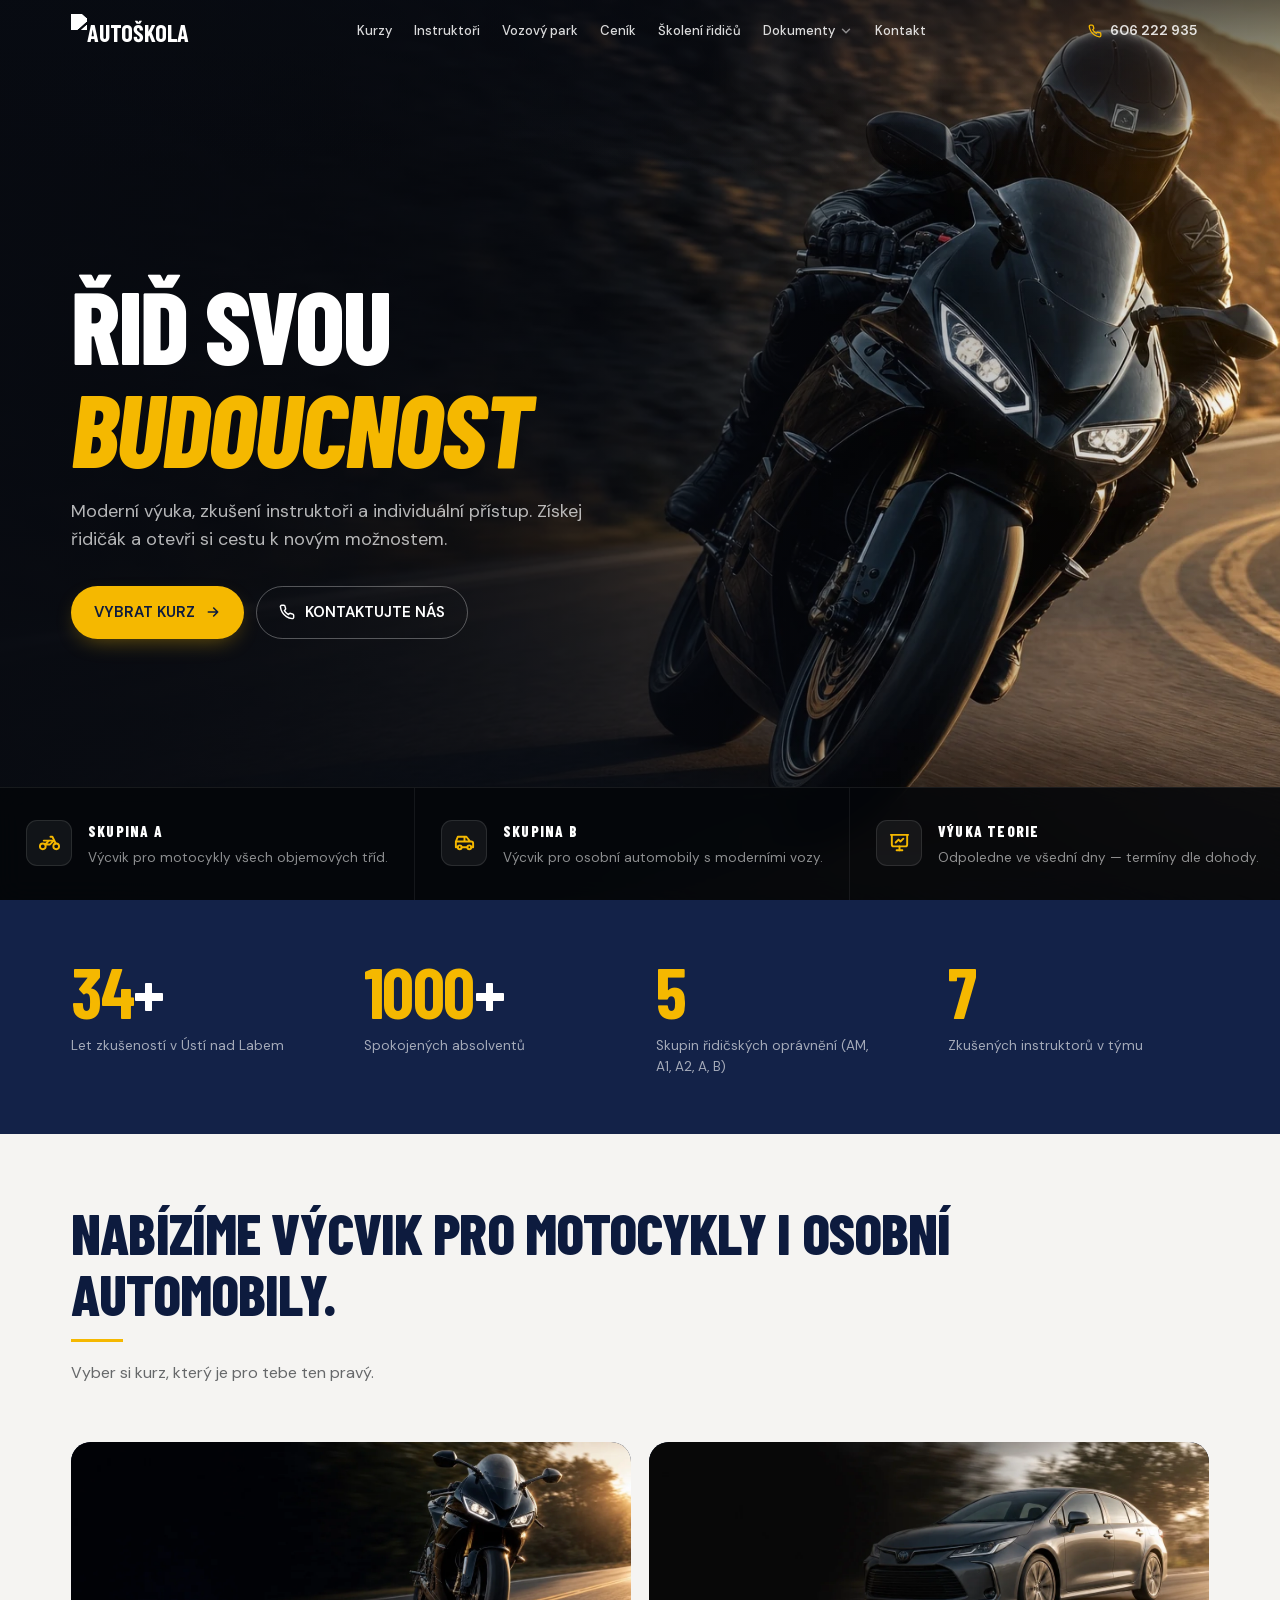
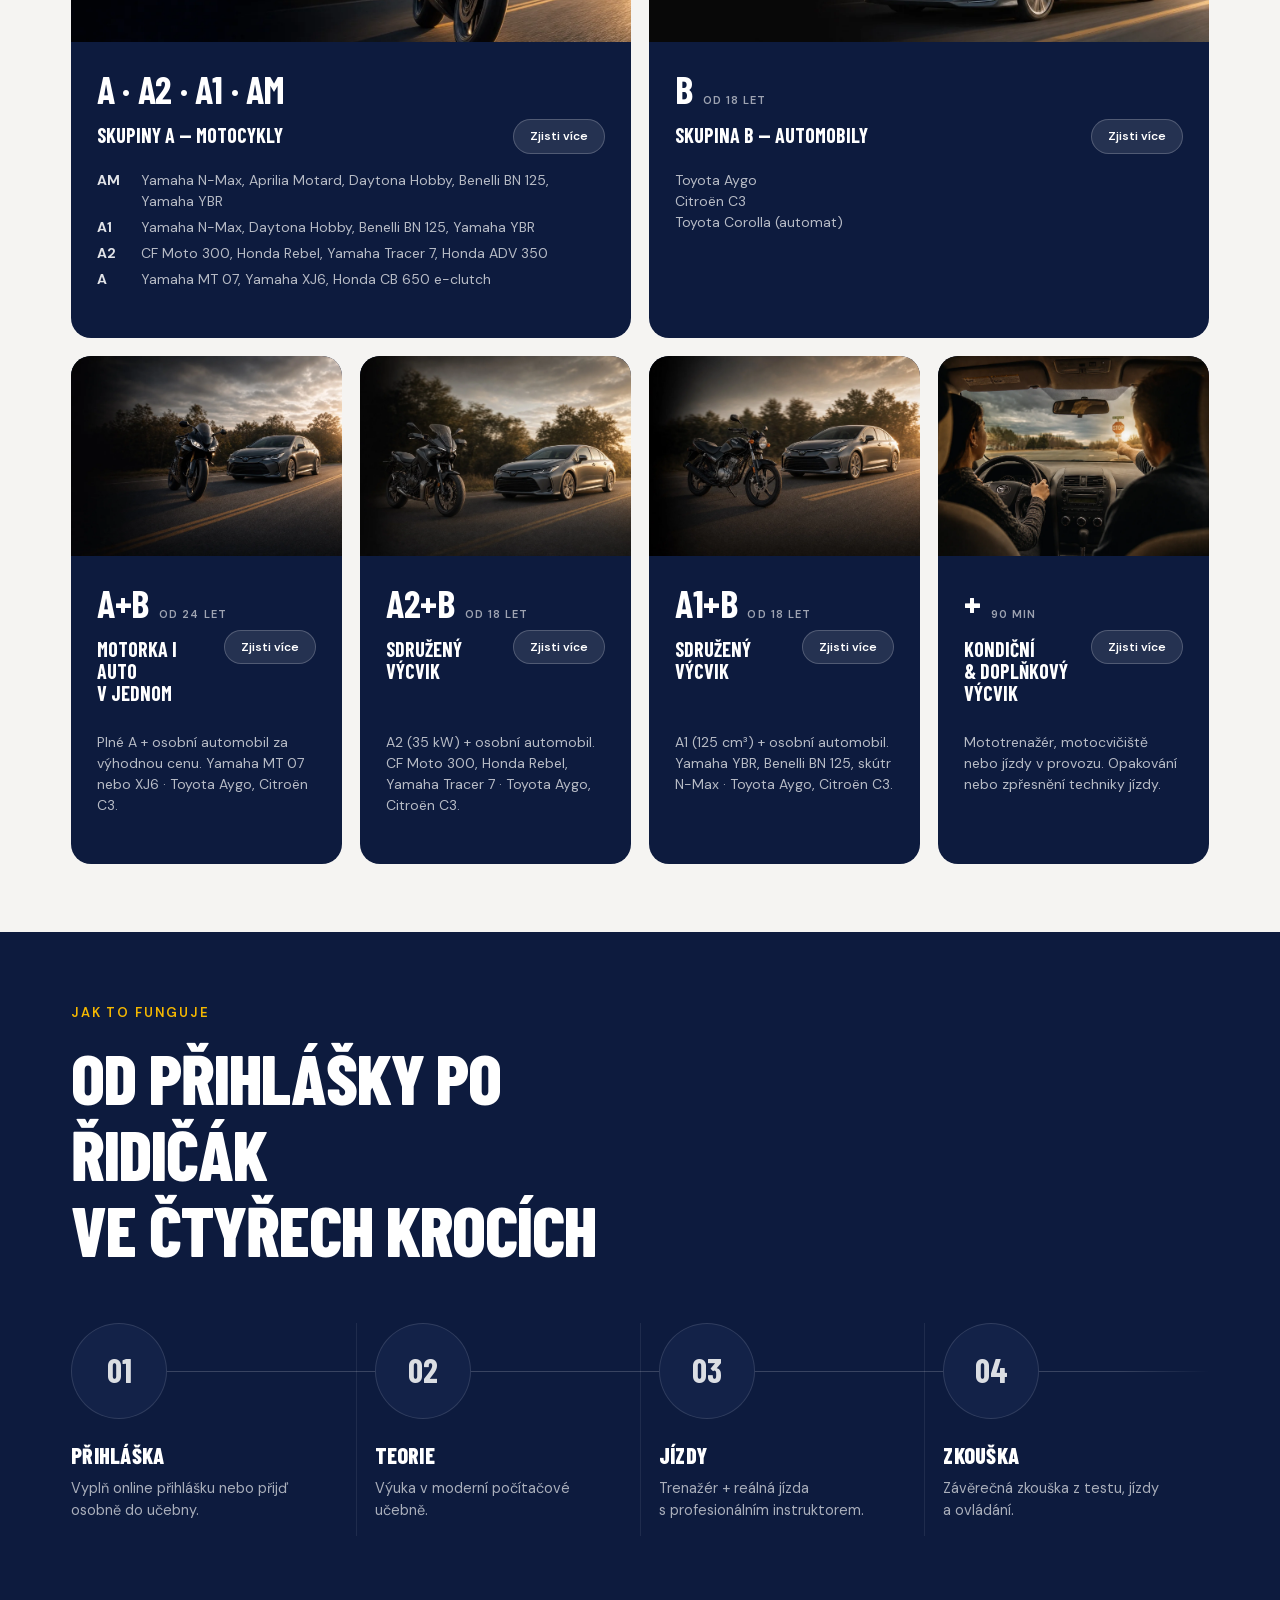
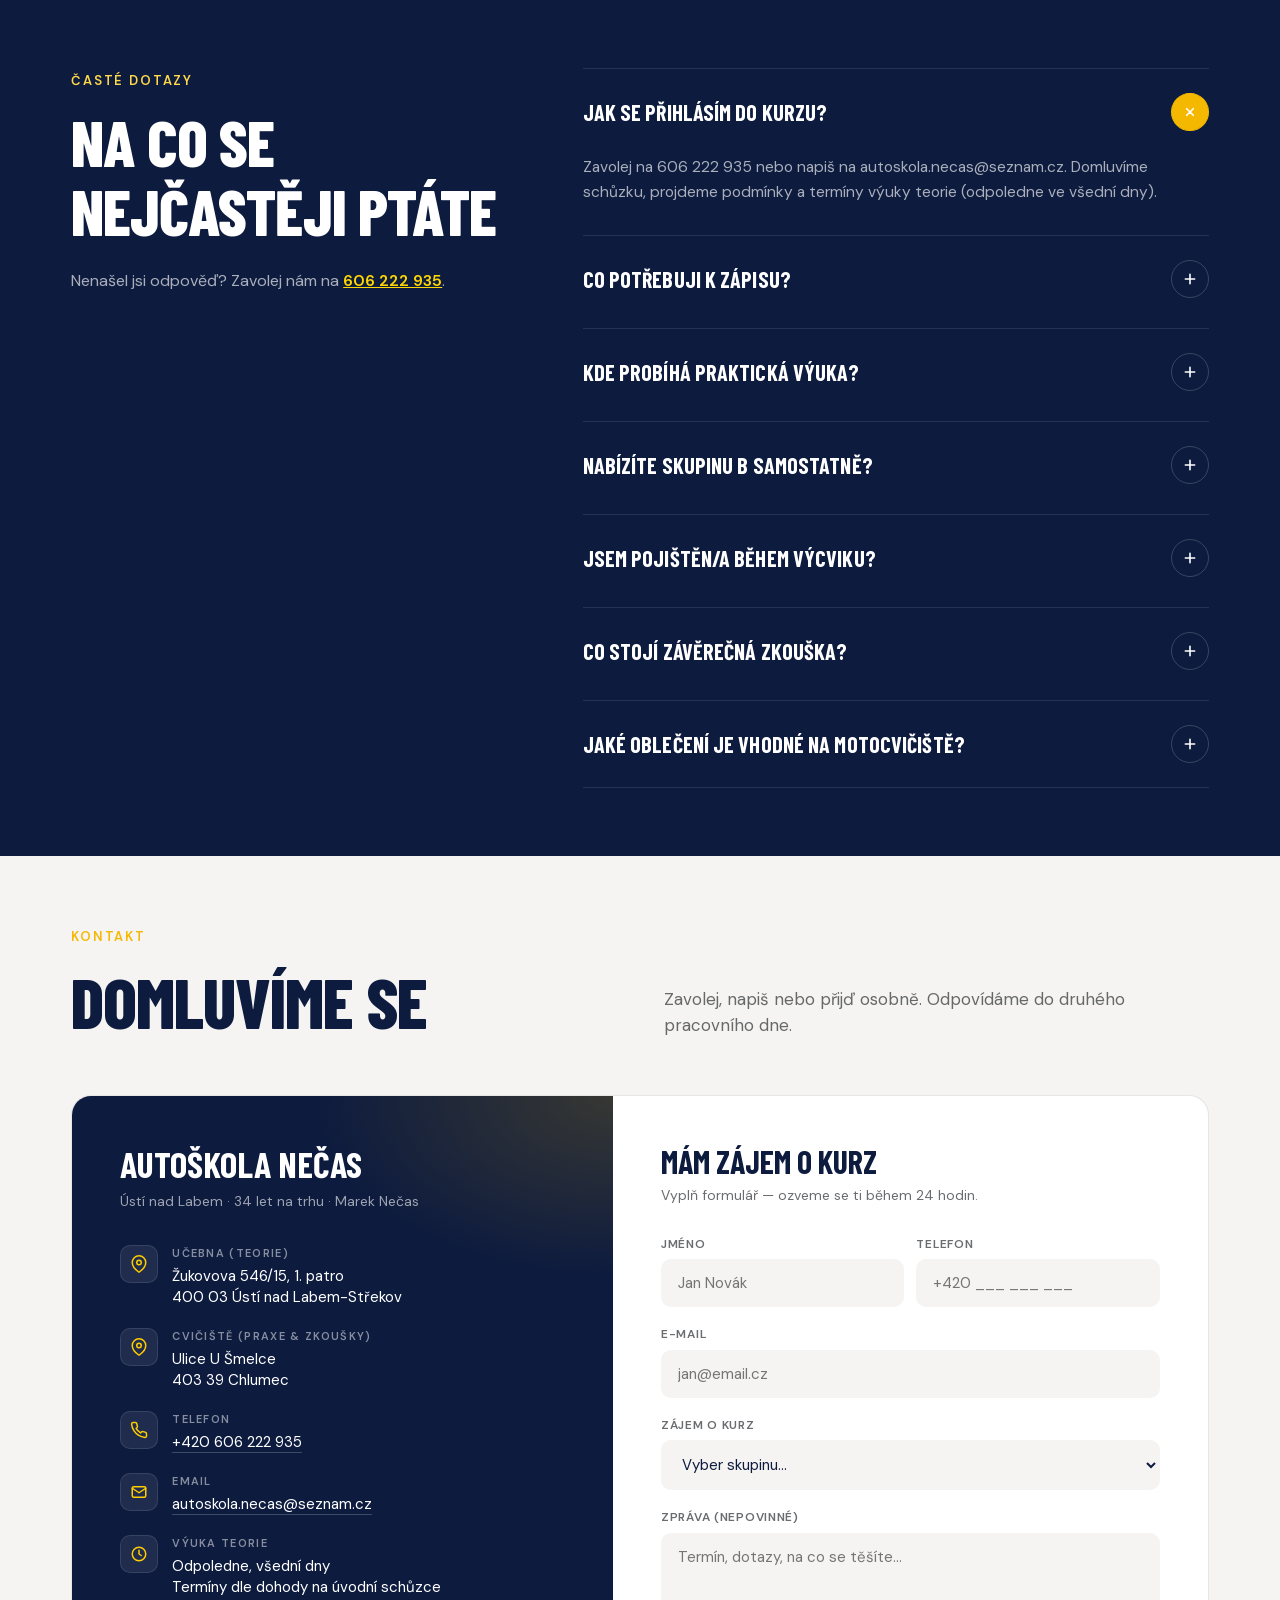
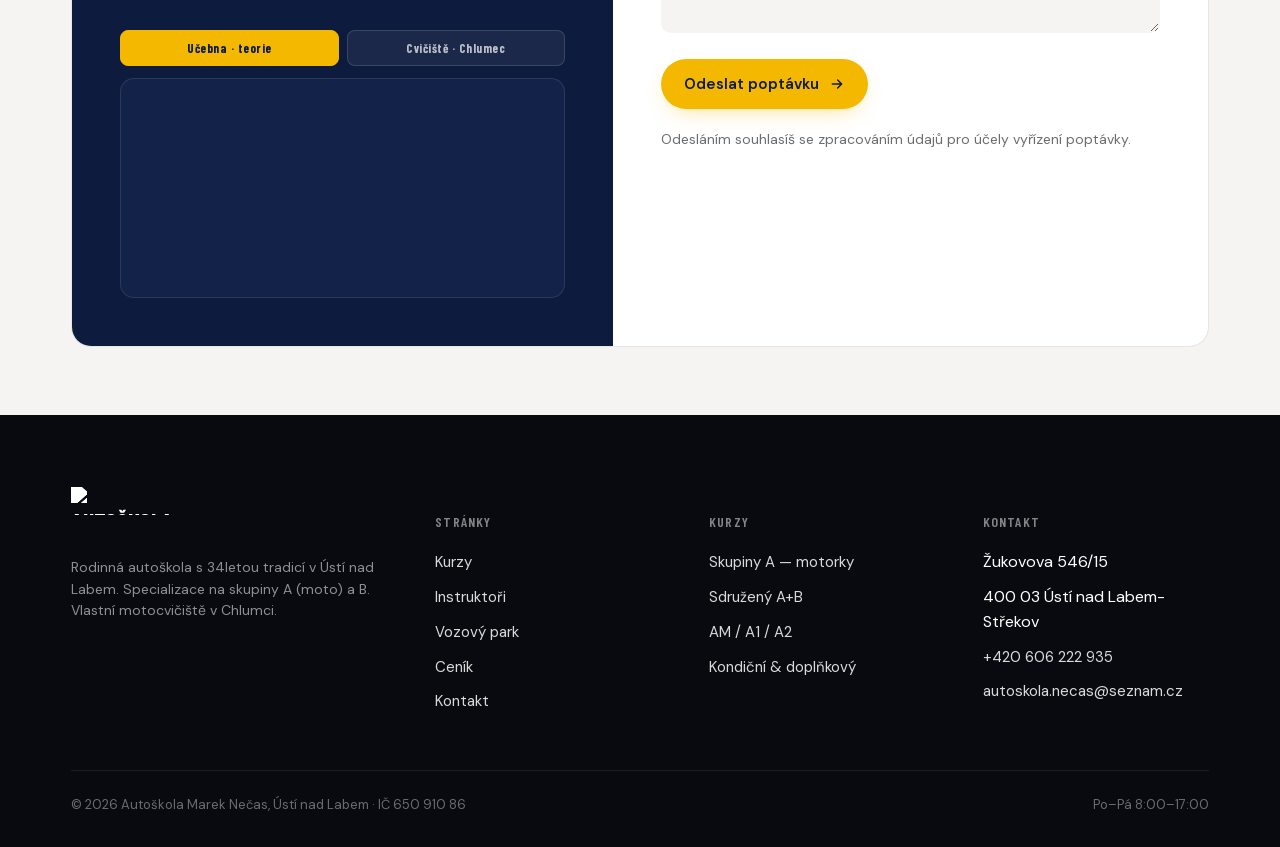
==== commit c63d4cba: "Enhance step animations and hover effects in index.html" ====
--- a/index.html
+++ b/index.html
@@ -478,11 +478,22 @@
 .process__steps::before{content:""; position:absolute; left:0; right:0; top:48px; height:1px; background:linear-gradient(90deg, transparent, rgba(255,255,255,.18) 8%, rgba(255,255,255,.18) 92%, transparent)}
 .step{padding:0 18px; position:relative; border-left:1px solid rgba(255,255,255,.08)}
 .step:first-child{border-left:none; padding-left:0}
-.step__num{width:96px; height:96px; border-radius:50%; background:var(--ink-2); border:1px solid rgba(255,255,255,.12); font-family:var(--f-display); font-weight:700; font-size:34px; display:flex; align-items:center; justify-content:center; margin-bottom:24px; position:relative; z-index:1; color:rgba(255,255,255,.85)}
-.step.is-active .step__num{background:var(--red); border-color:var(--red); color:var(--ink); box-shadow:0 0 0 6px rgba(245,184,0,.25)}
+.step__num{width:96px; height:96px; border-radius:50%; background:var(--ink-2); border:1px solid rgba(255,255,255,.12); font-family:var(--f-display); font-weight:700; font-size:34px; display:flex; align-items:center; justify-content:center; margin-bottom:24px; position:relative; z-index:1; color:rgba(255,255,255,.85); transition:background-color .3s ease, border-color .3s ease, color .3s ease, box-shadow .3s ease, transform .3s ease}
+.step h3, .step p{transition:opacity .3s ease}
 .step h3{font-size:22px; text-transform:uppercase; font-family:var(--f-display); font-weight:800; letter-spacing:.01em; margin-bottom:10px}
 .step p{color:rgba(255,255,255,.65); font-size:14.5px; line-height:1.55}
-@media (max-width:880px){.process__steps{grid-template-columns:1fr 1fr} .process__steps::before{display:none} .step{border-left:none; padding:0; margin-bottom:32px}}
+@media (max-width:880px){
+  .process__steps{grid-template-columns:1fr 1fr} .process__steps::before{display:none} .step{border-left:none; padding:0; margin-bottom:32px}
+  .step.is-active .step__num{background:var(--red); border-color:var(--red); color:var(--ink); box-shadow:0 0 0 6px rgba(245,184,0,.25); transform:scale(1.05)}
+  .process__steps.is-scrolling .step:not(.is-active) h3,
+  .process__steps.is-scrolling .step:not(.is-active) p{opacity:.4}
+}
+@media (hover:hover) and (pointer:fine){
+  .step:hover .step__num{background:var(--red); border-color:var(--red); color:var(--ink); box-shadow:0 0 0 6px rgba(245,184,0,.25); transform:scale(1.05)}
+  .step:hover h3, .step:hover p{opacity:1}
+  .process__steps:hover .step:not(:hover) h3,
+  .process__steps:hover .step:not(:hover) p{opacity:.4}
+}
 
 /* PRICE TABLE */
 .price-list{display:flex; flex-direction:column; gap:10px}
@@ -831,7 +842,7 @@
       </div>
     </div>
     <div class="process__steps">
-      <div class="step is-active" data-anim="up"><div class="step__num">01</div><h3>Přihláška</h3><p>Vyplň online přihlášku nebo přijď osobně do&nbsp;učebny.</p></div>
+      <div class="step" data-anim="up"><div class="step__num">01</div><h3>Přihláška</h3><p>Vyplň online přihlášku nebo přijď osobně do&nbsp;učebny.</p></div>
       <div class="step" data-anim="up" data-delay="1"><div class="step__num">02</div><h3>Teorie</h3><p>Výuka v&nbsp;moderní počítačové učebně.</p></div>
       <div class="step" data-anim="up" data-delay="2"><div class="step__num">03</div><h3>Jízdy</h3><p>Trenažér + reálná jízda s&nbsp;profesionálním instruktorem.</p></div>
       <div class="step" data-anim="up" data-delay="3"><div class="step__num">04</div><h3>Zkouška</h3><p>Závěrečná zkouška z&nbsp;testu, jízdy a&nbsp;ovládání.</p></div>
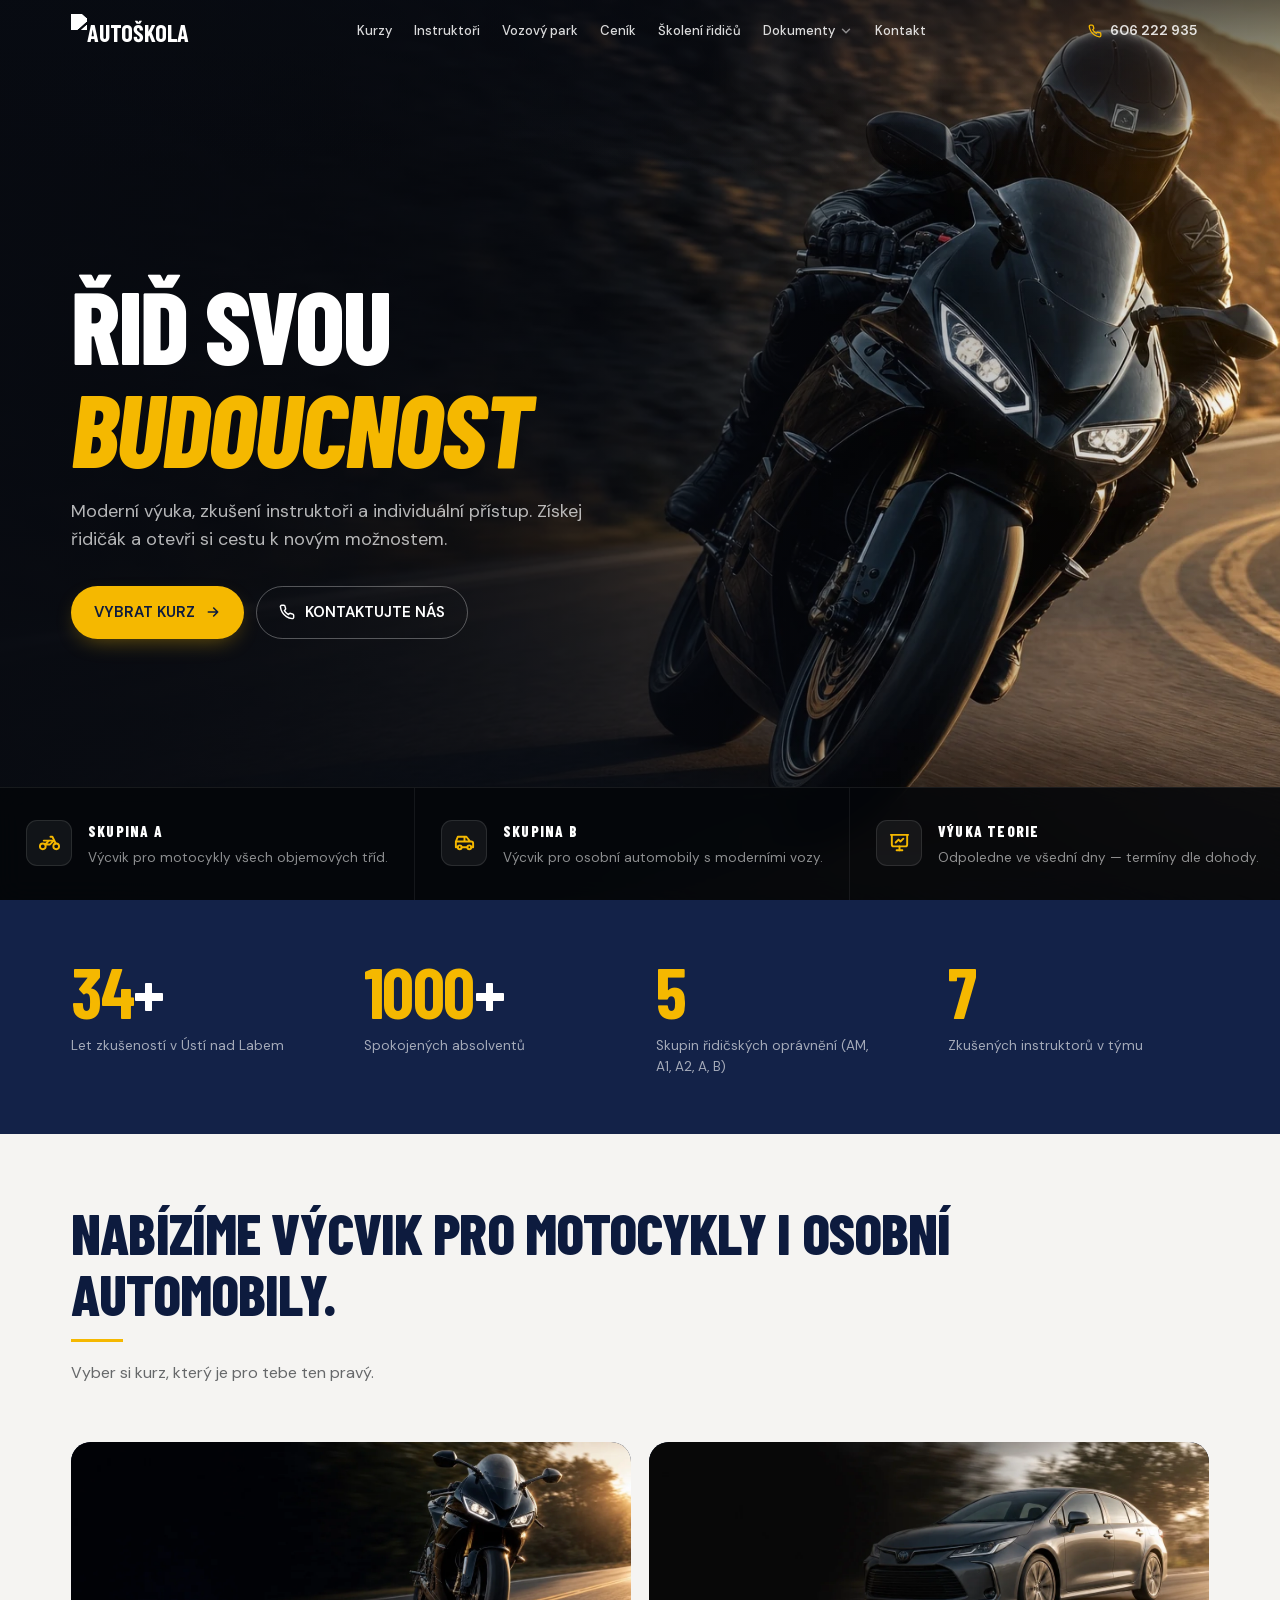
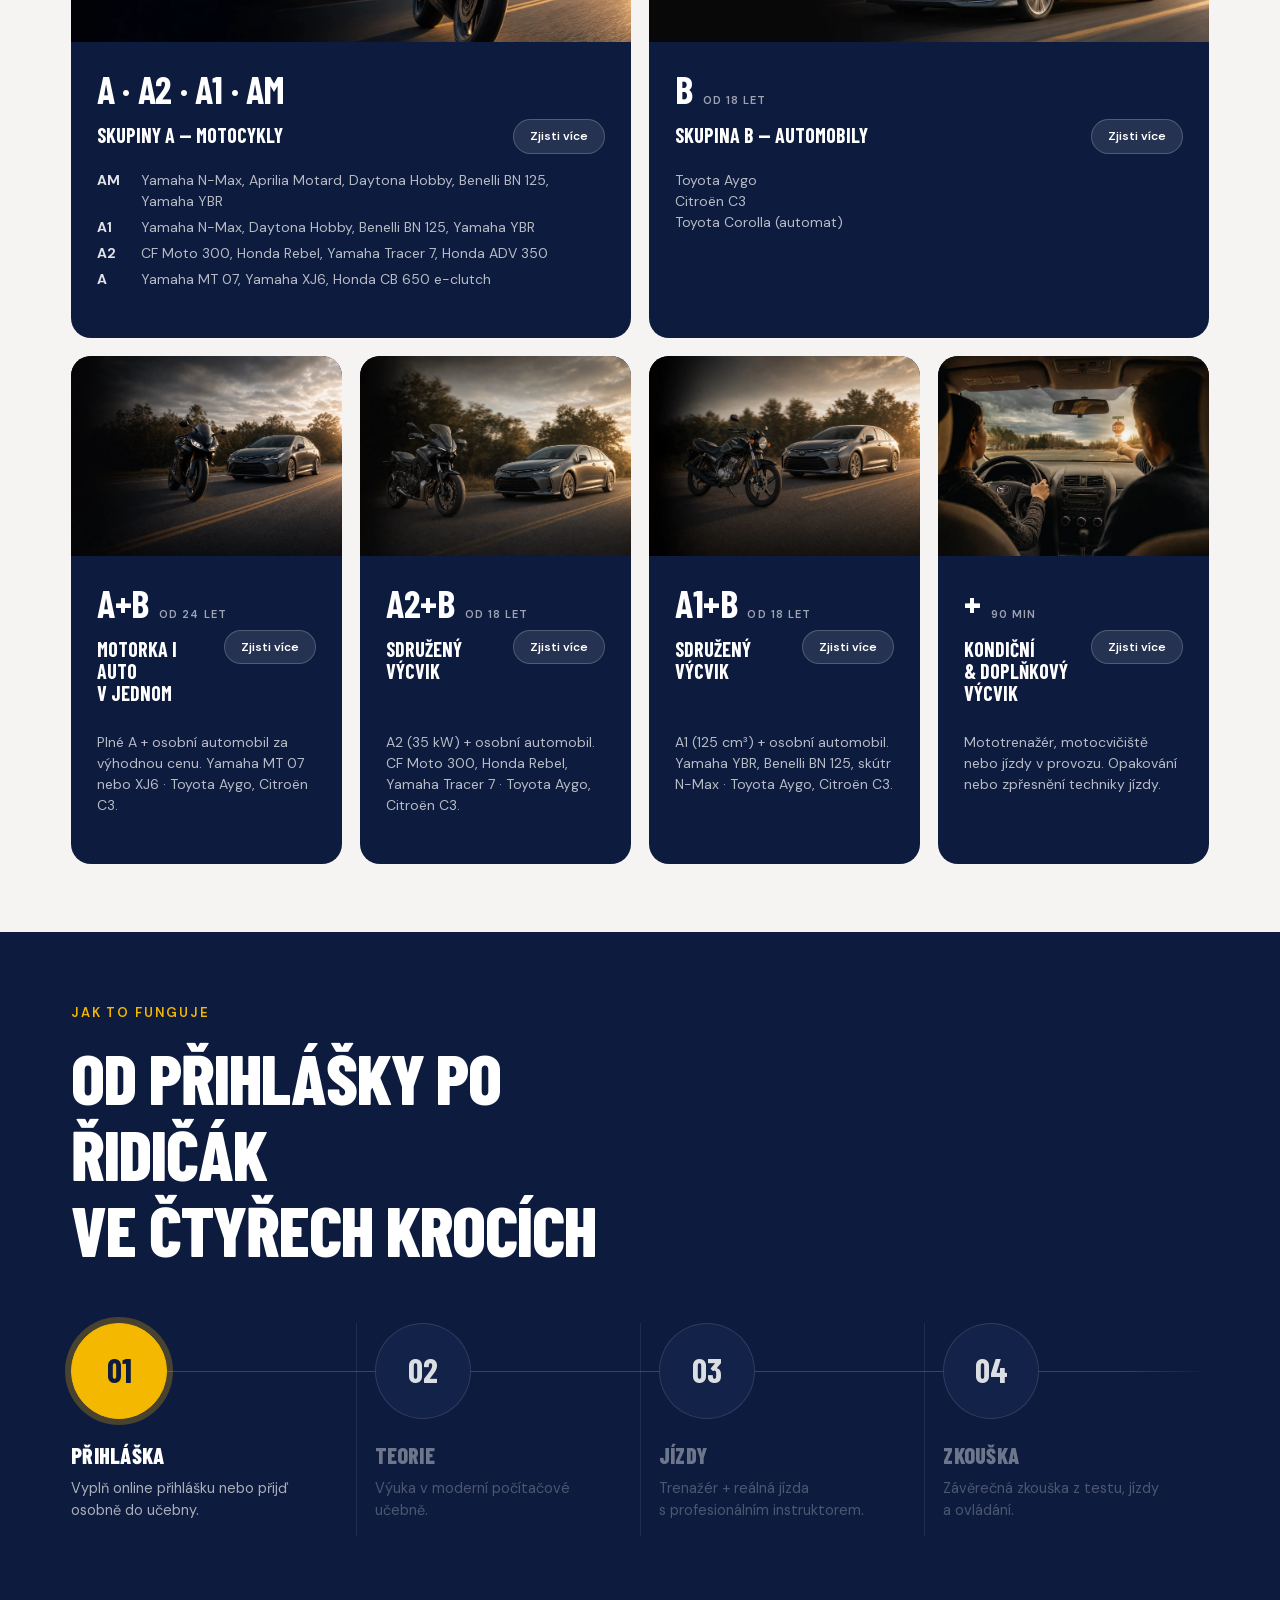
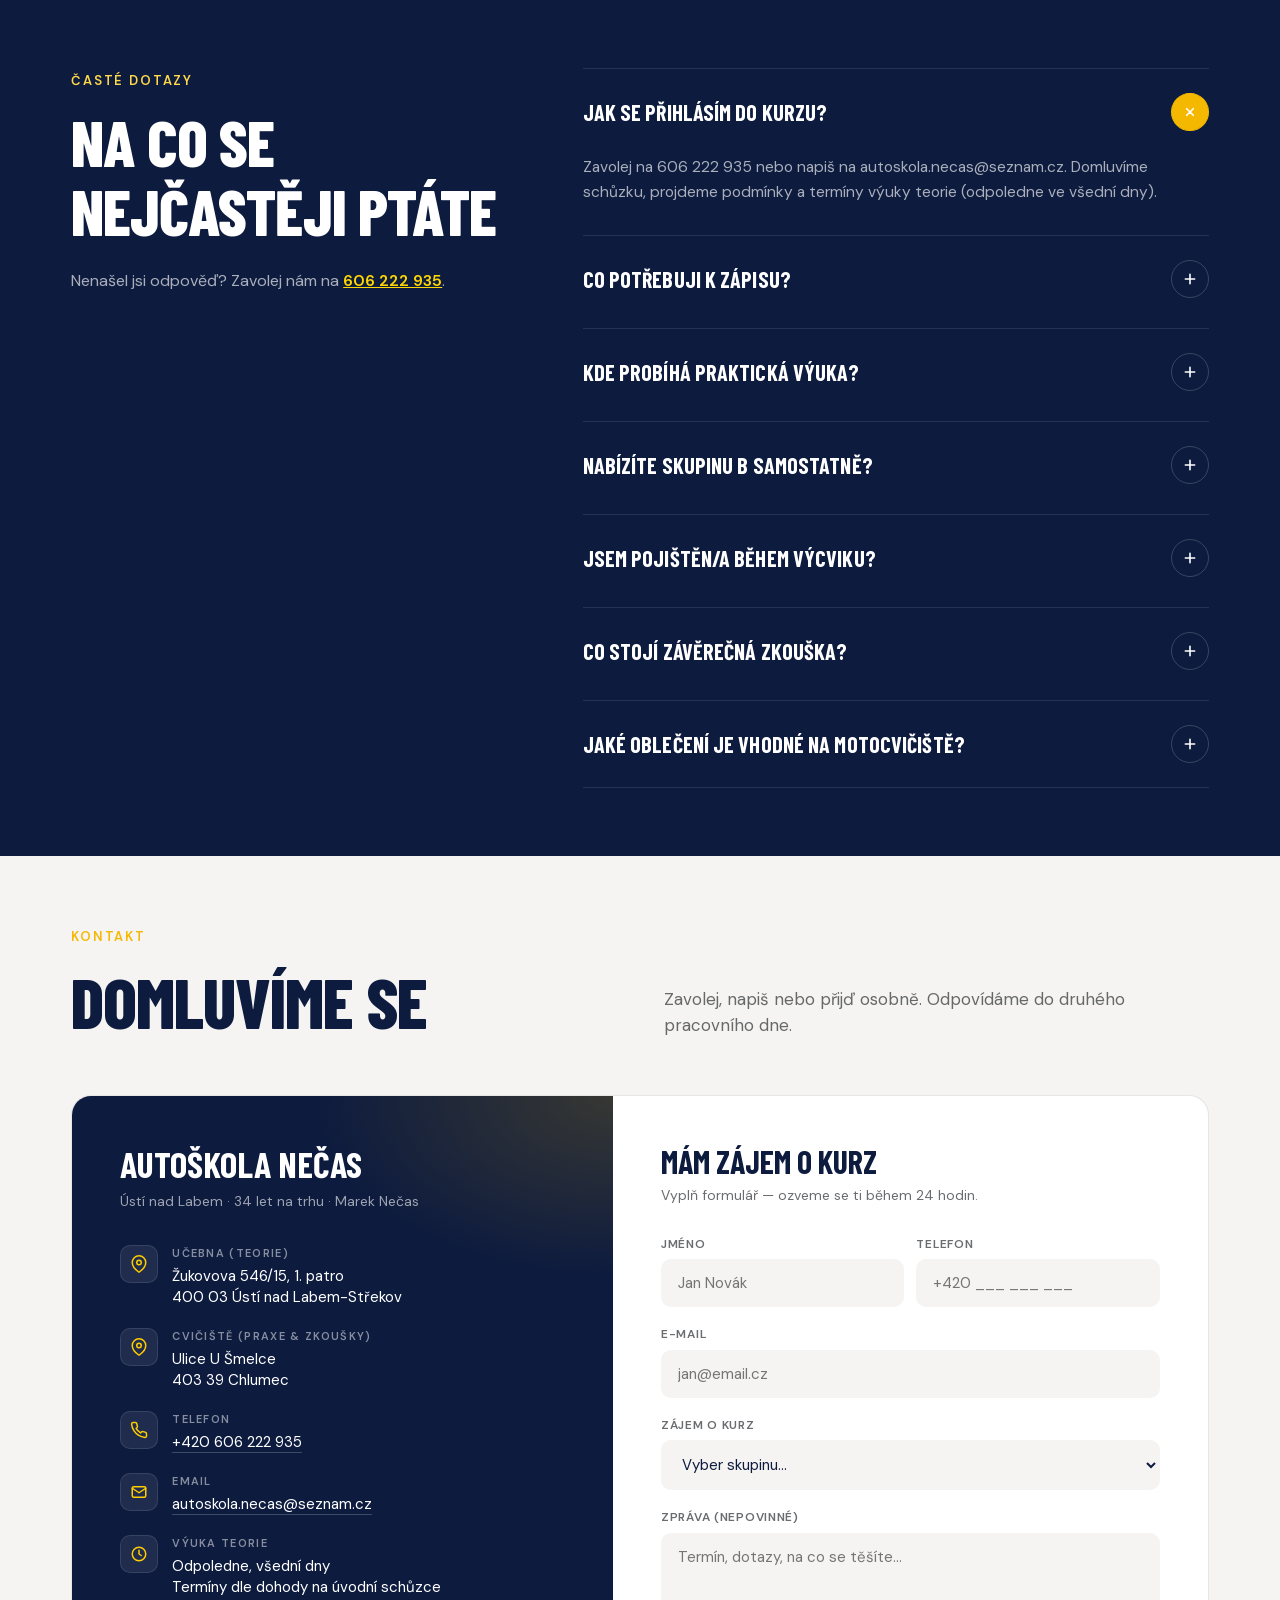
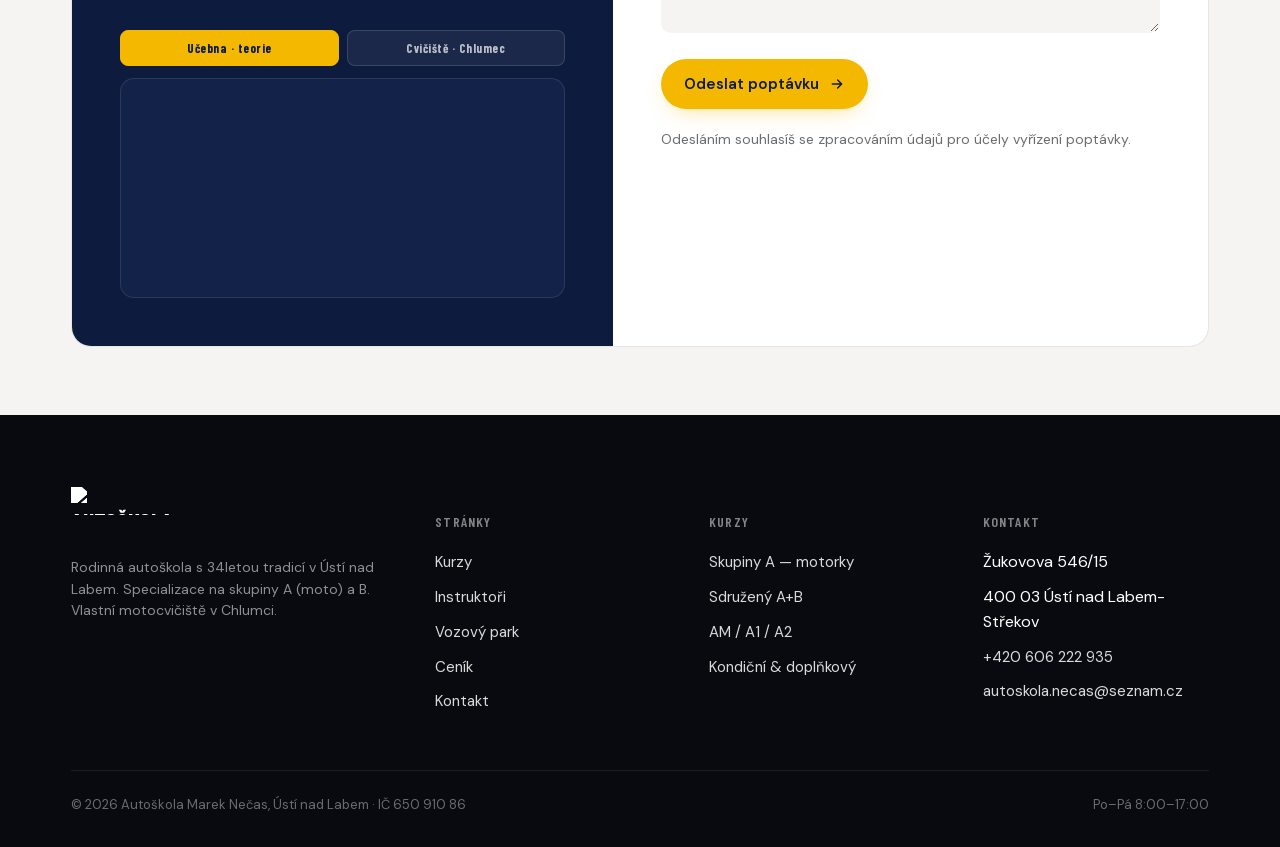
==== commit b952f416: "Enhance step visibility on hover and non-hover states in index.html" ====
--- a/index.html
+++ b/index.html
@@ -489,6 +489,9 @@
   .process__steps.is-scrolling .step:not(.is-active) p{opacity:.4}
 }
 @media (hover:hover) and (pointer:fine){
+  .process__steps:not(:hover) .step:first-child .step__num{background:var(--red); border-color:var(--red); color:var(--ink); box-shadow:0 0 0 6px rgba(245,184,0,.25)}
+  .process__steps:not(:hover) .step:not(:first-child) h3,
+  .process__steps:not(:hover) .step:not(:first-child) p{opacity:.4}
   .step:hover .step__num{background:var(--red); border-color:var(--red); color:var(--ink); box-shadow:0 0 0 6px rgba(245,184,0,.25); transform:scale(1.05)}
   .step:hover h3, .step:hover p{opacity:1}
   .process__steps:hover .step:not(:hover) h3,
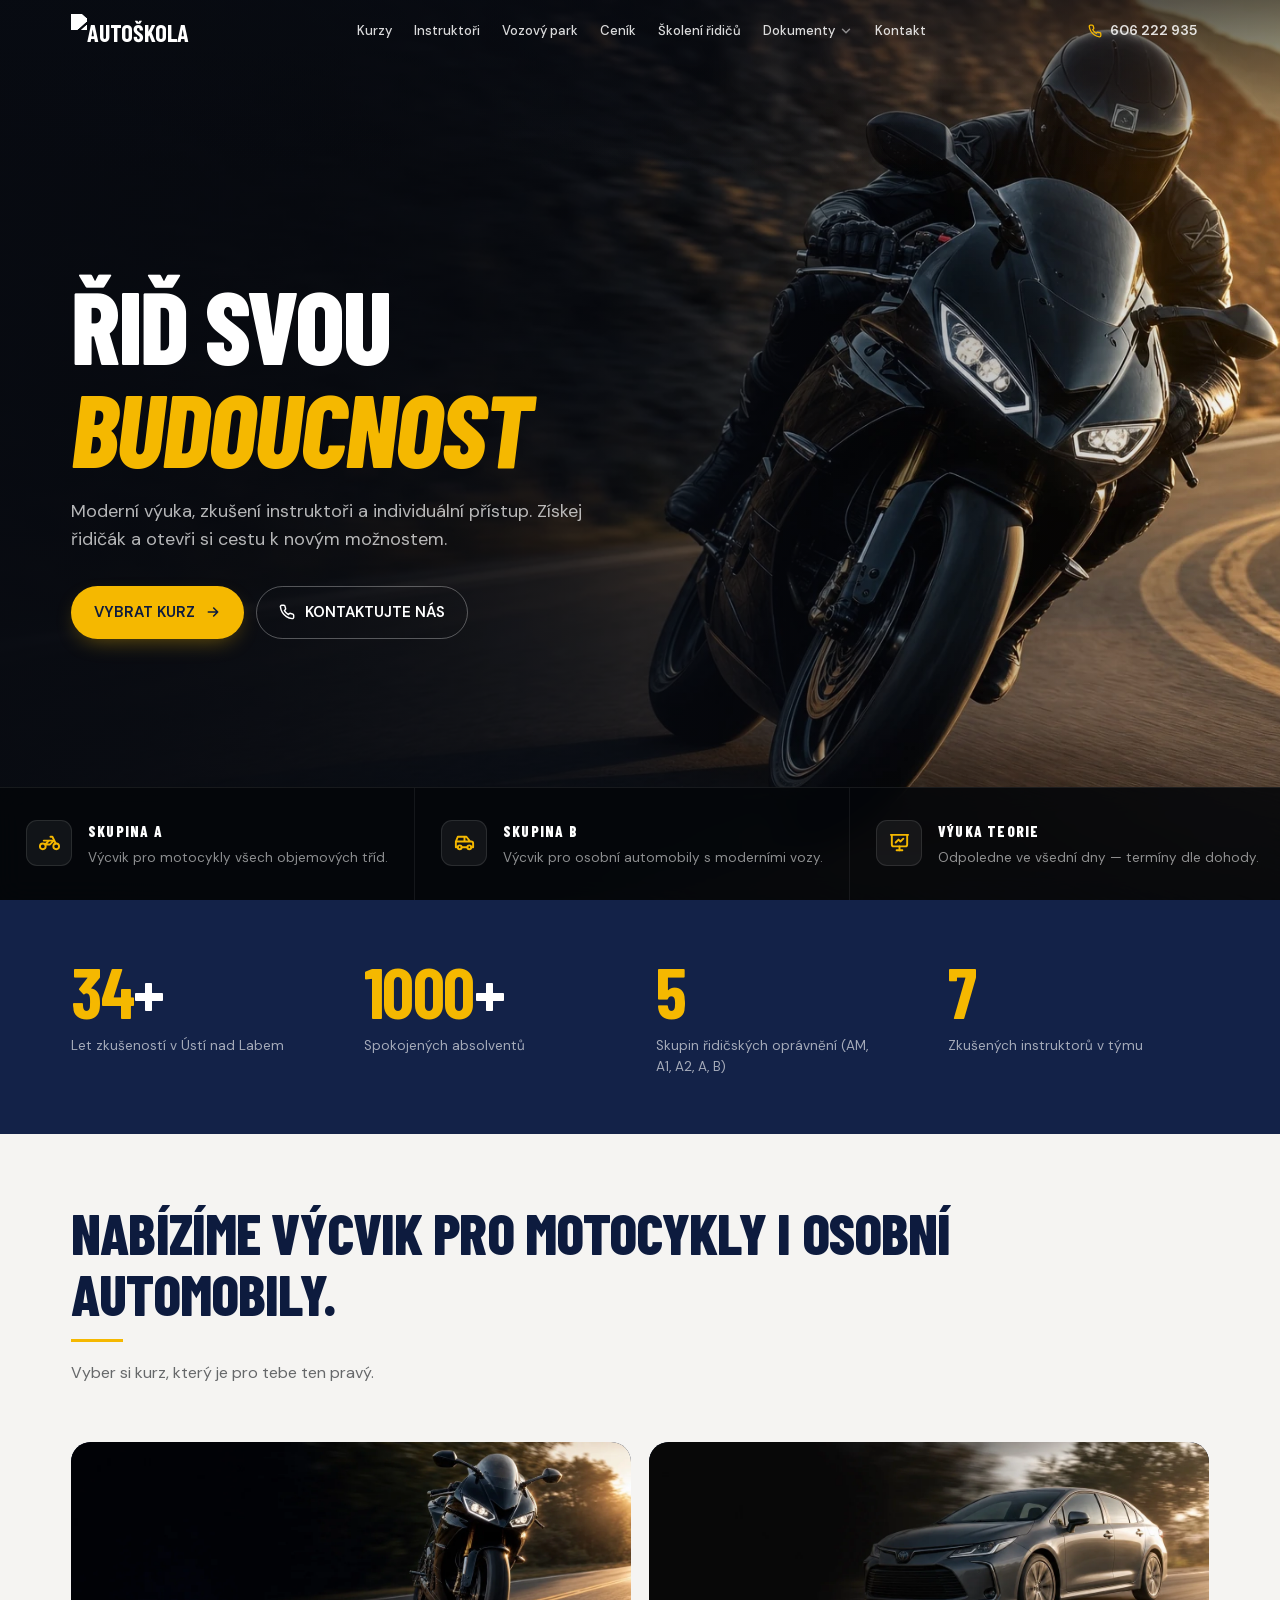
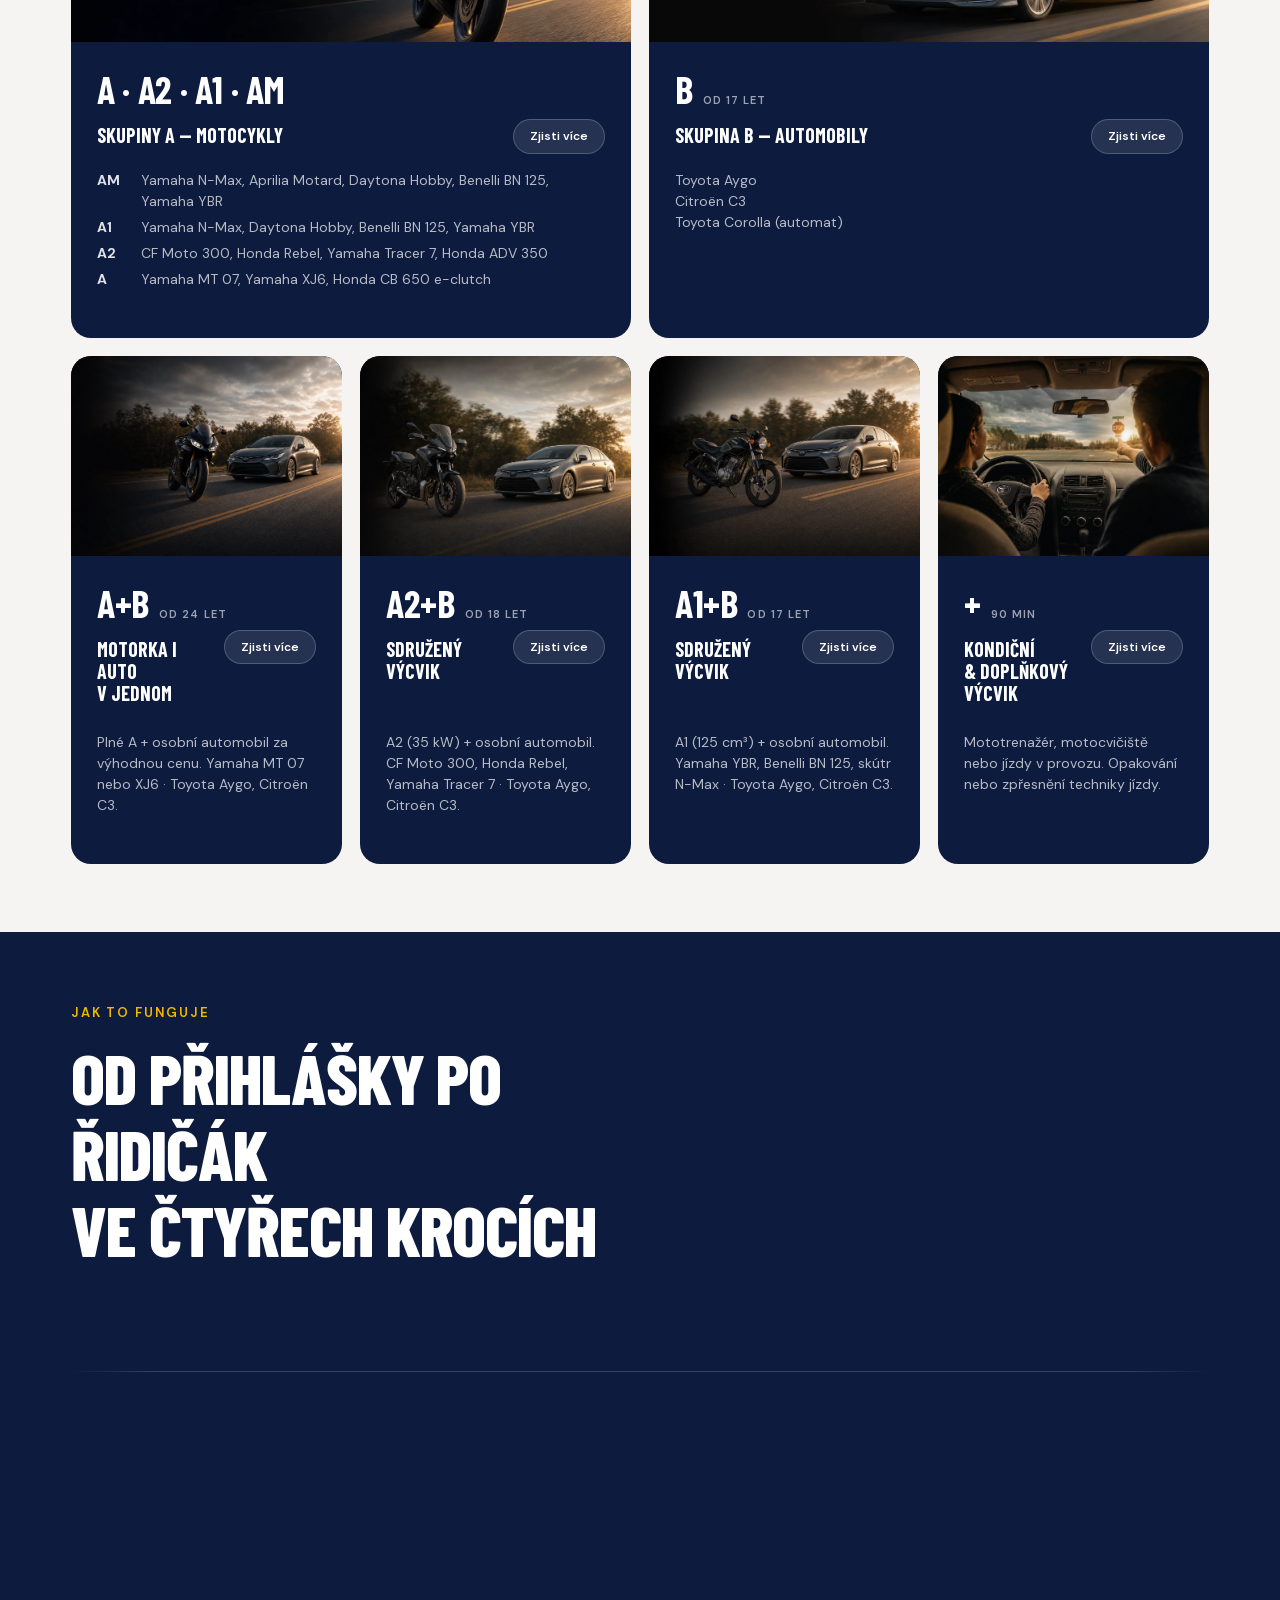
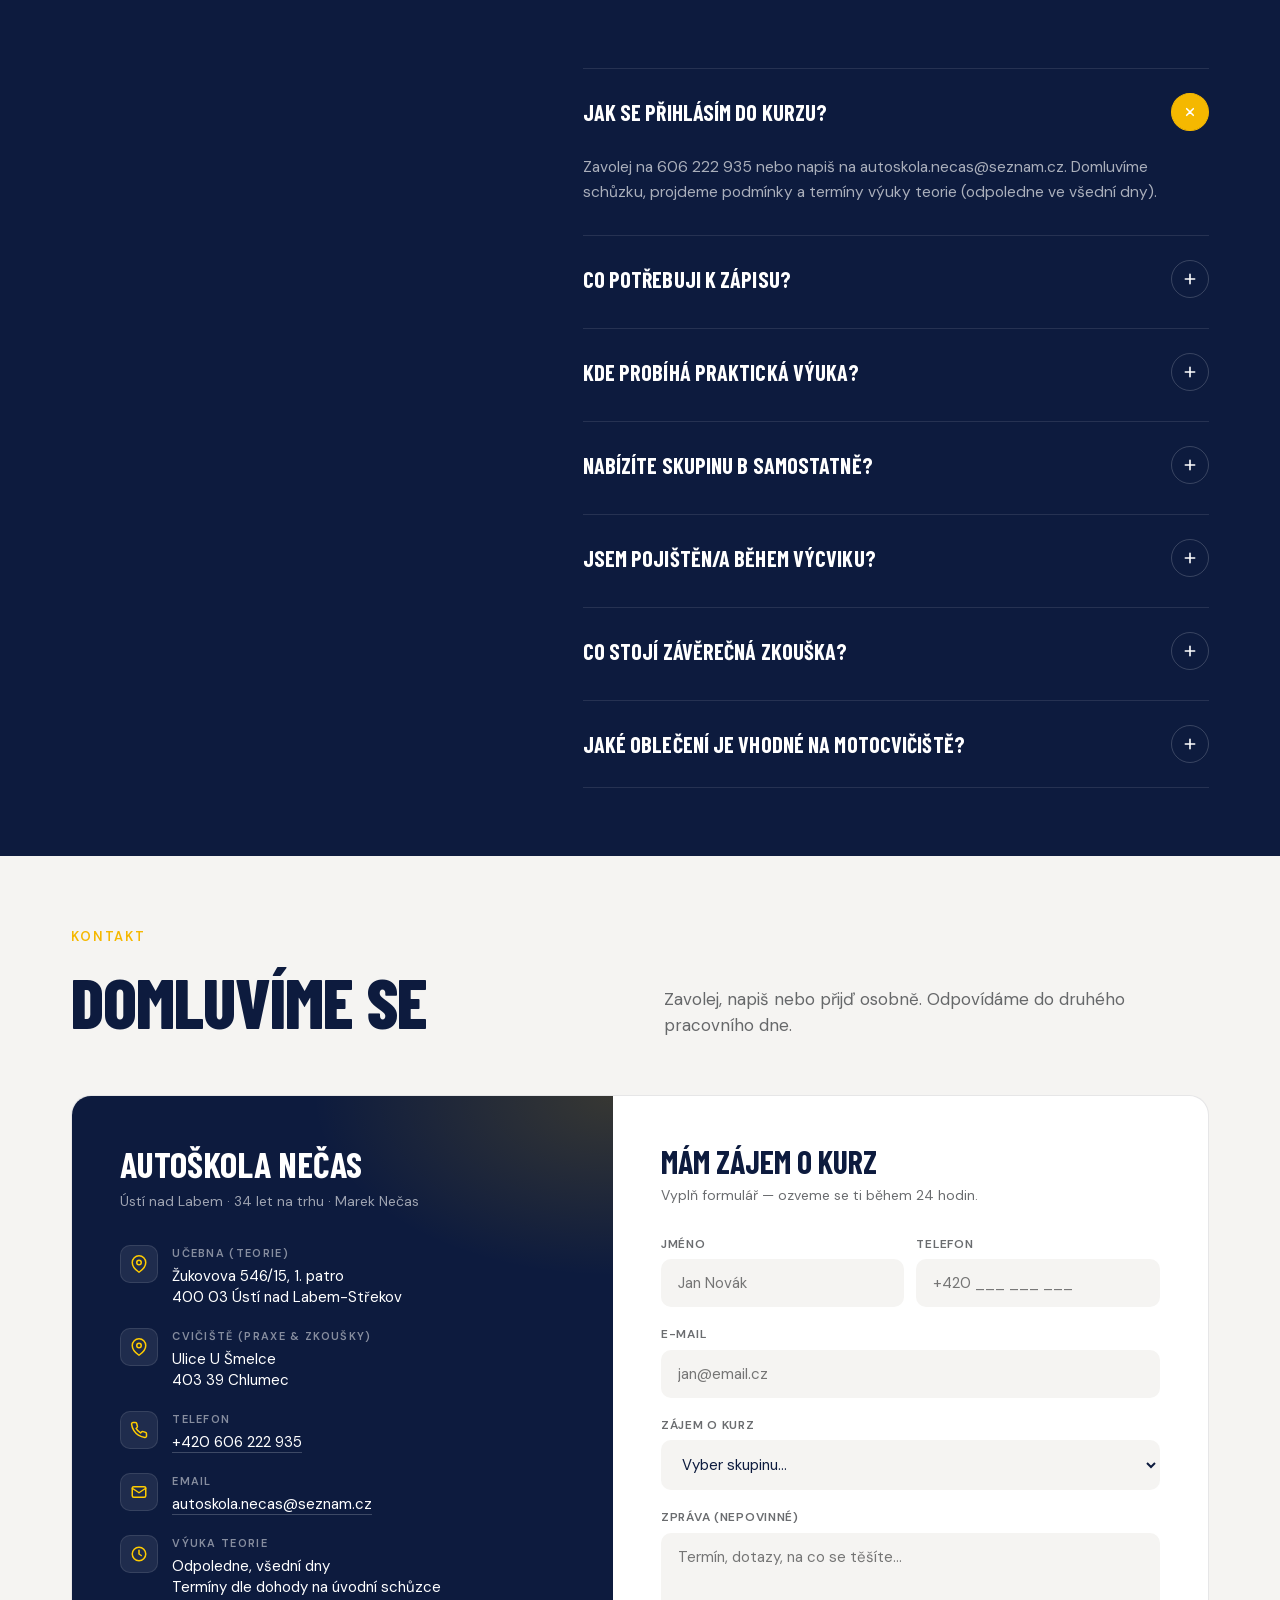
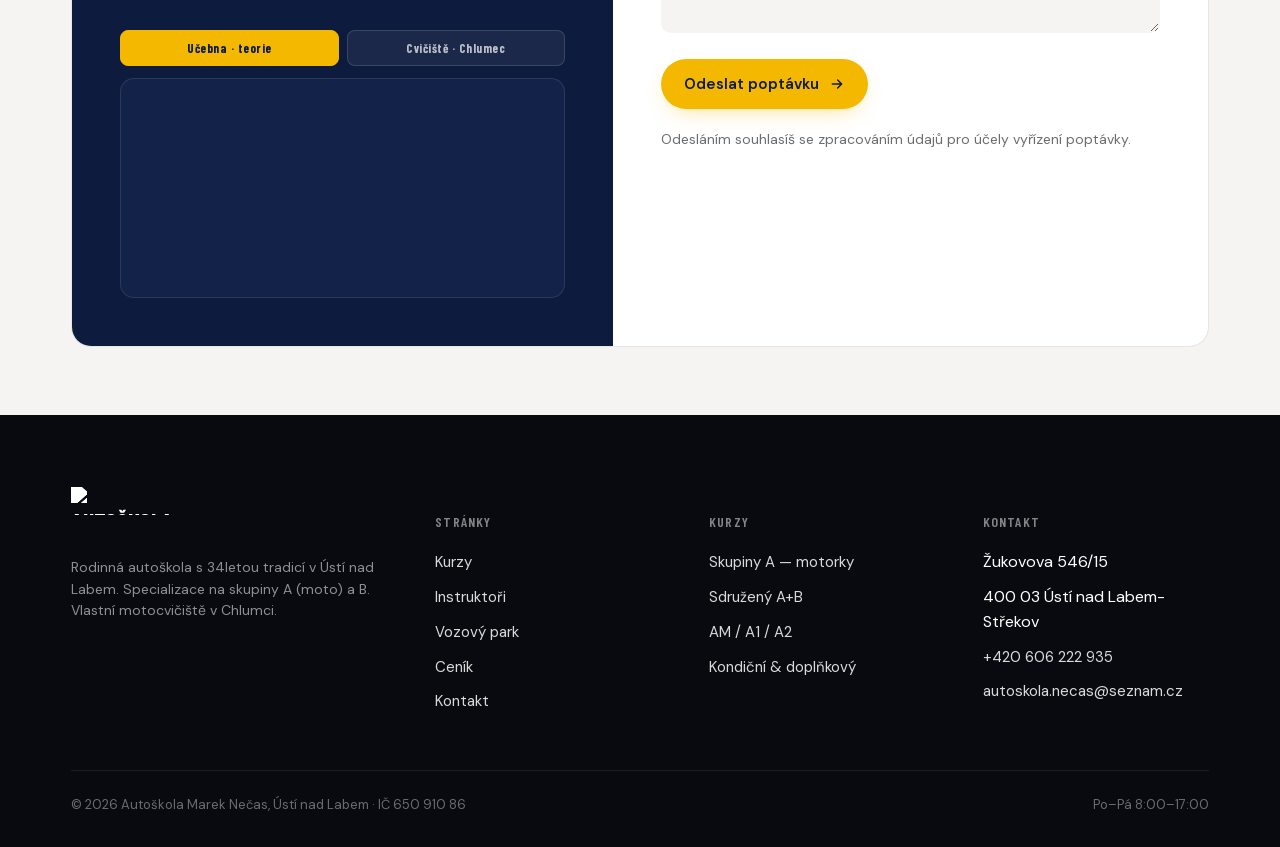
==== commit 7aae1002: "Update course age requirements and add new driver training options in cenik.html and index.html" ====
--- a/index.html
+++ b/index.html
@@ -97,7 +97,7 @@
             "itemOffered": {
               "@type": "Course",
               "name": "Skupina B — Osobní automobily",
-              "description": "Výcvik pro řidičské oprávnění skupiny B (osobní automobil od 18 let). Toyota Aygo, Citroën C3, Toyota Corolla.",
+              "description": "Výcvik pro řidičské oprávnění skupiny B (osobní automobil od 17 let). Toyota Aygo, Citroën C3, Toyota Corolla.",
               "provider": {"@id": "https://www.autoskolanecas.cz/#business"},
               "courseMode": "blended"
             },
@@ -215,7 +215,7 @@
       "name": "Jsem pojištěn během výcviku v autoškole?",
       "acceptedAnswer": {
         "@type": "Answer",
-        "text": "Ano. Všichni žáci jsou pojištěni pro případ úrazu po celou dobu výcviku, a to jak na cvičišti v Chlumci, tak při jízdách v provozu v Ústí nad Labem."
+        "text": "Ano, žáci skupin A (motocyklů) jsou pojištěni pro případ úrazu po celou dobu výcviku, a to jak na cvičišti v Chlumci, tak při jízdách v provozu v Ústí nad Labem."
       }
     },
     {
@@ -779,7 +779,7 @@
           <img src="images/group-B2.webp" width="1344" height="1008" loading="lazy" alt="Skupina B — automobily">
         </div>
         <div class="course__group-body">
-          <div class="course__group">B <span class="age">od 18 let</span></div>
+          <div class="course__group">B <span class="age">od 17 let</span></div>
           <div class="course__name-row"><div class="course__name">Skupina B — automobily</div><a href="cenik.html#skupina-b" class="course__more">Zjisti více</a></div>
           <p class="course__desc">Toyota Aygo<br>Citroën C3<br>Toyota Corolla (automat)</p>
         </div>
@@ -815,7 +815,7 @@
           <img src="images/A1+B.webp" width="1344" height="1008" loading="lazy" alt="Sdružený výcvik A1+B">
         </div>
         <div class="course__group-body">
-          <div class="course__group">A1+B <span class="age">od 18 let</span></div>
+          <div class="course__group">A1+B <span class="age">od 17 let</span></div>
           <div class="course__name-row"><div class="course__name">Sdružený výcvik</div><a href="cenik.html#sdruzeny" class="course__more">Zjisti více</a></div>
           <p class="course__desc">A1 (125&nbsp;cm³) + osobní automobil. Yamaha YBR, Benelli BN 125, skútr N-Max · Toyota Aygo, Citroën C3.</p>
         </div>
@@ -866,7 +866,7 @@
       <div class="faq__item"><button class="faq__q">Co potřebuji k&nbsp;zápisu?<span class="plus"><svg viewBox="0 0 24 24" fill="none" stroke="currentColor" stroke-width="2.4" stroke-linecap="round"><path d="M12 5v14M5 12h14"/></svg></span></button><div class="faq__a"><div>Platný lékařský posudek (ne starší 3 měsíce) od praktického lékaře pro příslušnou skupinu, vyplněnou žádost o&nbsp;řidičské oprávnění a&nbsp;OP. Uchazeči mladší 18 let potřebují souhlas zákonného zástupce.</div></div></div>
       <div class="faq__item"><button class="faq__q">Kde probíhá praktická výuka?<span class="plus"><svg viewBox="0 0 24 24" fill="none" stroke="currentColor" stroke-width="2.4" stroke-linecap="round"><path d="M12 5v14M5 12h14"/></svg></span></button><div class="faq__a"><div>Teorie probíhá v&nbsp;učebně na Žukovově 546/15 v&nbsp;Ústí nad Labem-Střekově (budova České pošty, 1.&nbsp;patro). Praktický výcvik a&nbsp;závěrečné zkoušky se konají na vlastním motocvičišti v&nbsp;Chlumci, ulice U&nbsp;Šmelce.</div></div></div>
       <div class="faq__item"><button class="faq__q">Nabízíte skupinu B samostatně?<span class="plus"><svg viewBox="0 0 24 24" fill="none" stroke="currentColor" stroke-width="2.4" stroke-linecap="round"><path d="M12 5v14M5 12h14"/></svg></span></button><div class="faq__a"><div>Ano, skupinu B (osobní automobil) nabízíme samostatně za 21&nbsp;000&nbsp;Kč. Máš-li již skupinu A absolvovanou u nás, cena se snižuje na 18&nbsp;000&nbsp;Kč. Skupinu B lze také absolvovat jako součást sdruženého výcviku (A1+B, A2+B nebo A+B), kde za výhodnou cenu získáš oba průkazy najednou.</div></div></div>
-      <div class="faq__item"><button class="faq__q">Jsem pojištěn/a během výcviku?<span class="plus"><svg viewBox="0 0 24 24" fill="none" stroke="currentColor" stroke-width="2.4" stroke-linecap="round"><path d="M12 5v14M5 12h14"/></svg></span></button><div class="faq__a"><div>Ano. Všichni naši žáci jsou pojištěni pro případ úrazu po celou dobu výcviku, a&nbsp;to jak na cvičišti, tak při jízdách v&nbsp;provozu.</div></div></div>
+      <div class="faq__item"><button class="faq__q">Jsem pojištěn/a během výcviku?<span class="plus"><svg viewBox="0 0 24 24" fill="none" stroke="currentColor" stroke-width="2.4" stroke-linecap="round"><path d="M12 5v14M5 12h14"/></svg></span></button><div class="faq__a"><div>Ano, žáci skupin A (motocyklů) jsou pojištěni pro případ úrazu po celou dobu výcviku, a&nbsp;to jak na cvičišti, tak při jízdách v&nbsp;provozu.</div></div></div>
       <div class="faq__item"><button class="faq__q">Co stojí závěrečná zkouška?<span class="plus"><svg viewBox="0 0 24 24" fill="none" stroke="currentColor" stroke-width="2.4" stroke-linecap="round"><path d="M12 5v14M5 12h14"/></svg></span></button><div class="faq__a"><div>Správní poplatek 700&nbsp;Kč se hradí přímo na Magistrátu v&nbsp;den zkoušky. Zkoušky z&nbsp;odborné způsobilosti pro skupiny AM, A1, A2, A nebo B stojí 6&nbsp;000&nbsp;Kč, pro sdružené výcviky (A+B) pak 10&nbsp;000&nbsp;Kč. Poplatek za opravnou zkoušku, který se hradí autoškole, je v&nbsp;hodnotě 1&nbsp;000&nbsp;Kč.</div></div></div>
       <div class="faq__item"><button class="faq__q">Jaké oblečení je vhodné na motocvičiště?<span class="plus"><svg viewBox="0 0 24 24" fill="none" stroke="currentColor" stroke-width="2.4" stroke-linecap="round"><path d="M12 5v14M5 12h14"/></svg></span></button><div class="faq__a"><div>Na motocvičiště je povinná ochranná výbava: pevná uzavřená obuv (kotníkové boty nebo moto boty), dlouhé kalhoty (ideálně džíny nebo moto kalhoty), bunda s&nbsp;dlouhým rukávem a&nbsp;rukavice. Helmu jsme schopni zapůjčit. Sandály, kraťasy ani otevřená obuv nejsou povoleny.</div></div></div>
     </div>
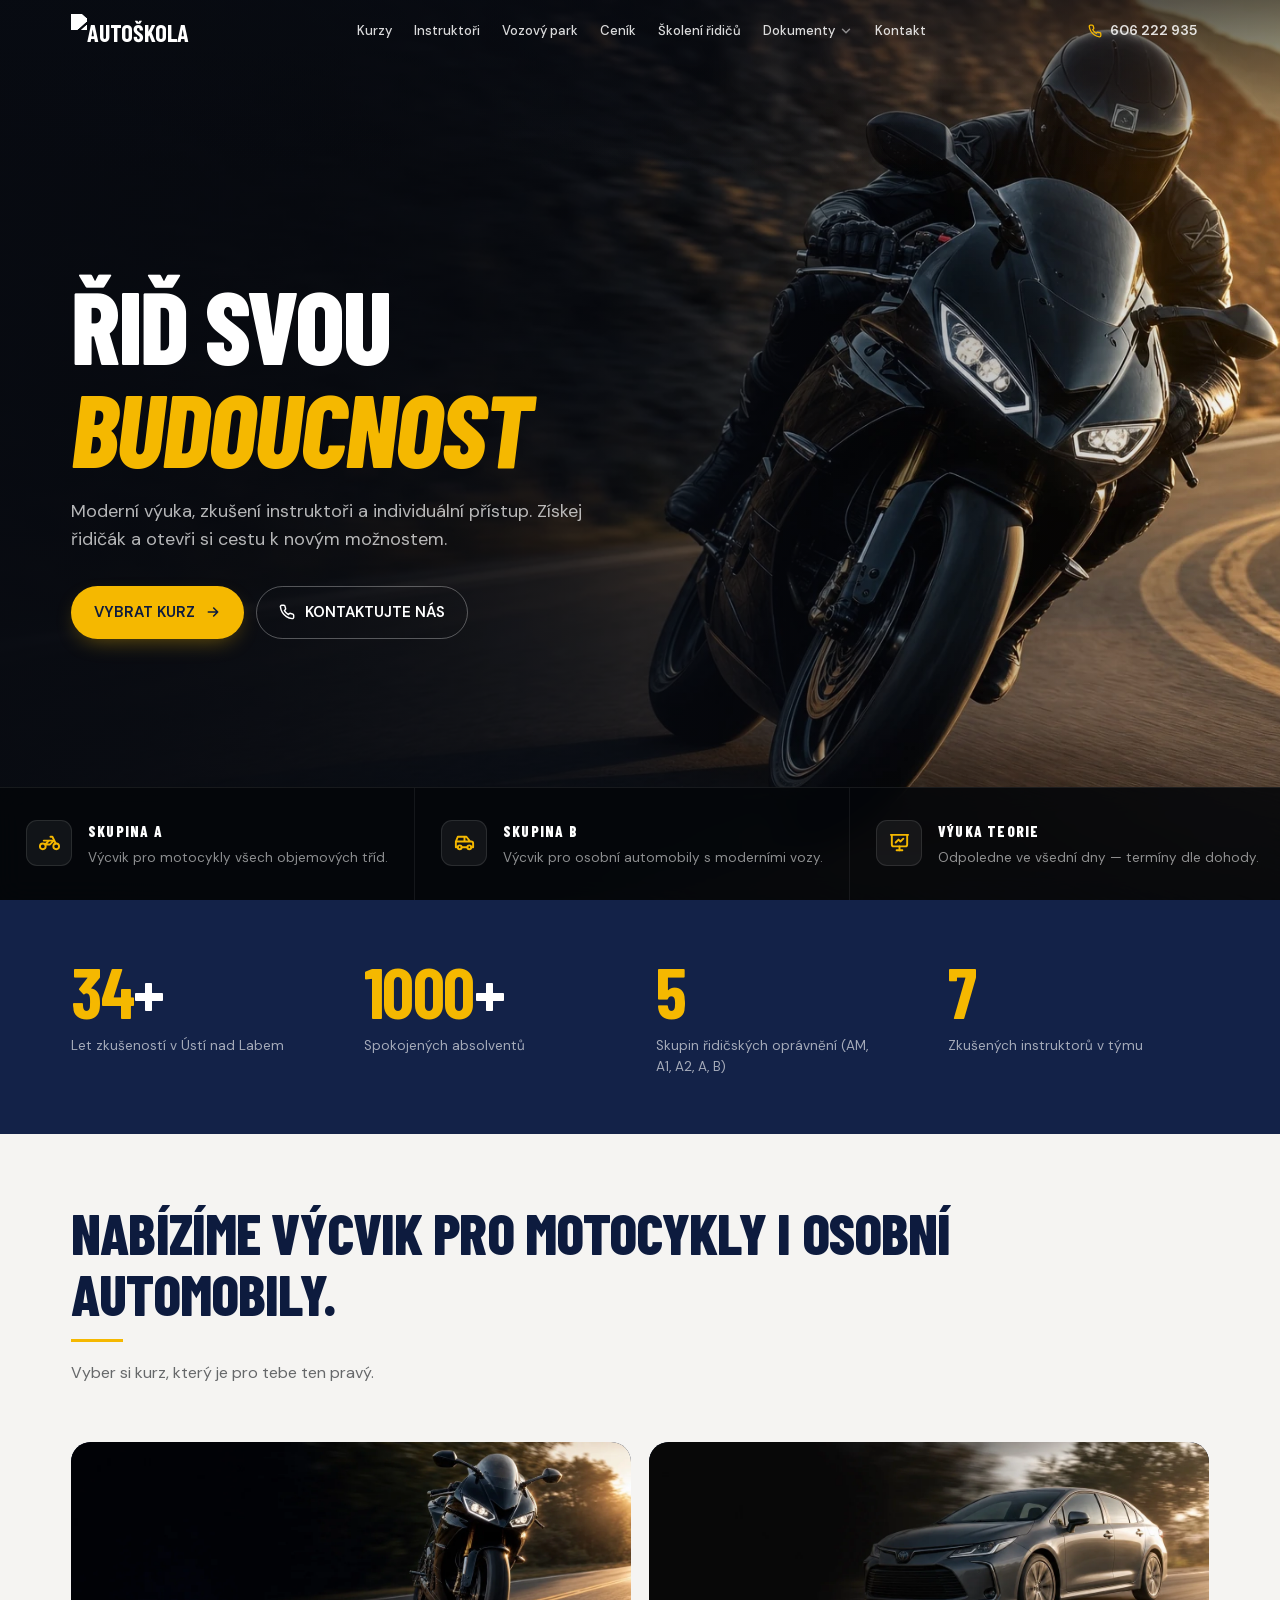
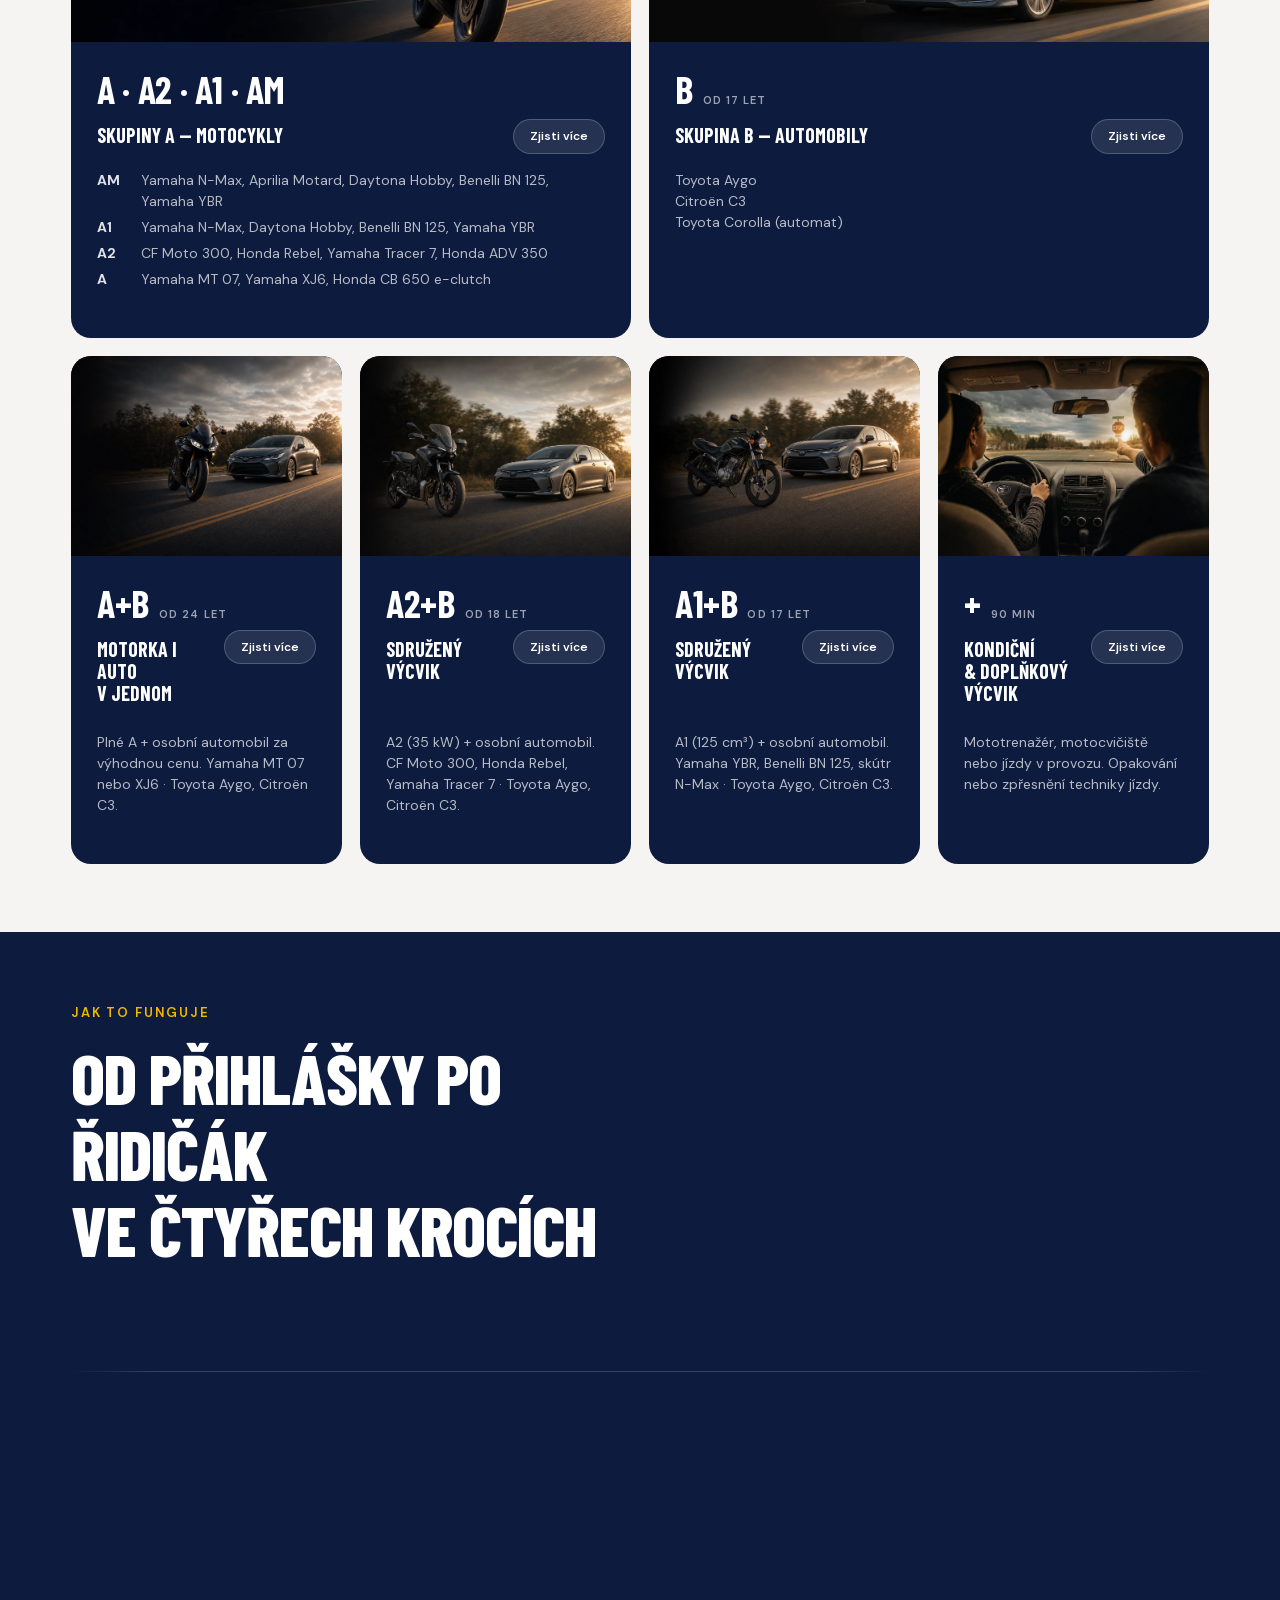
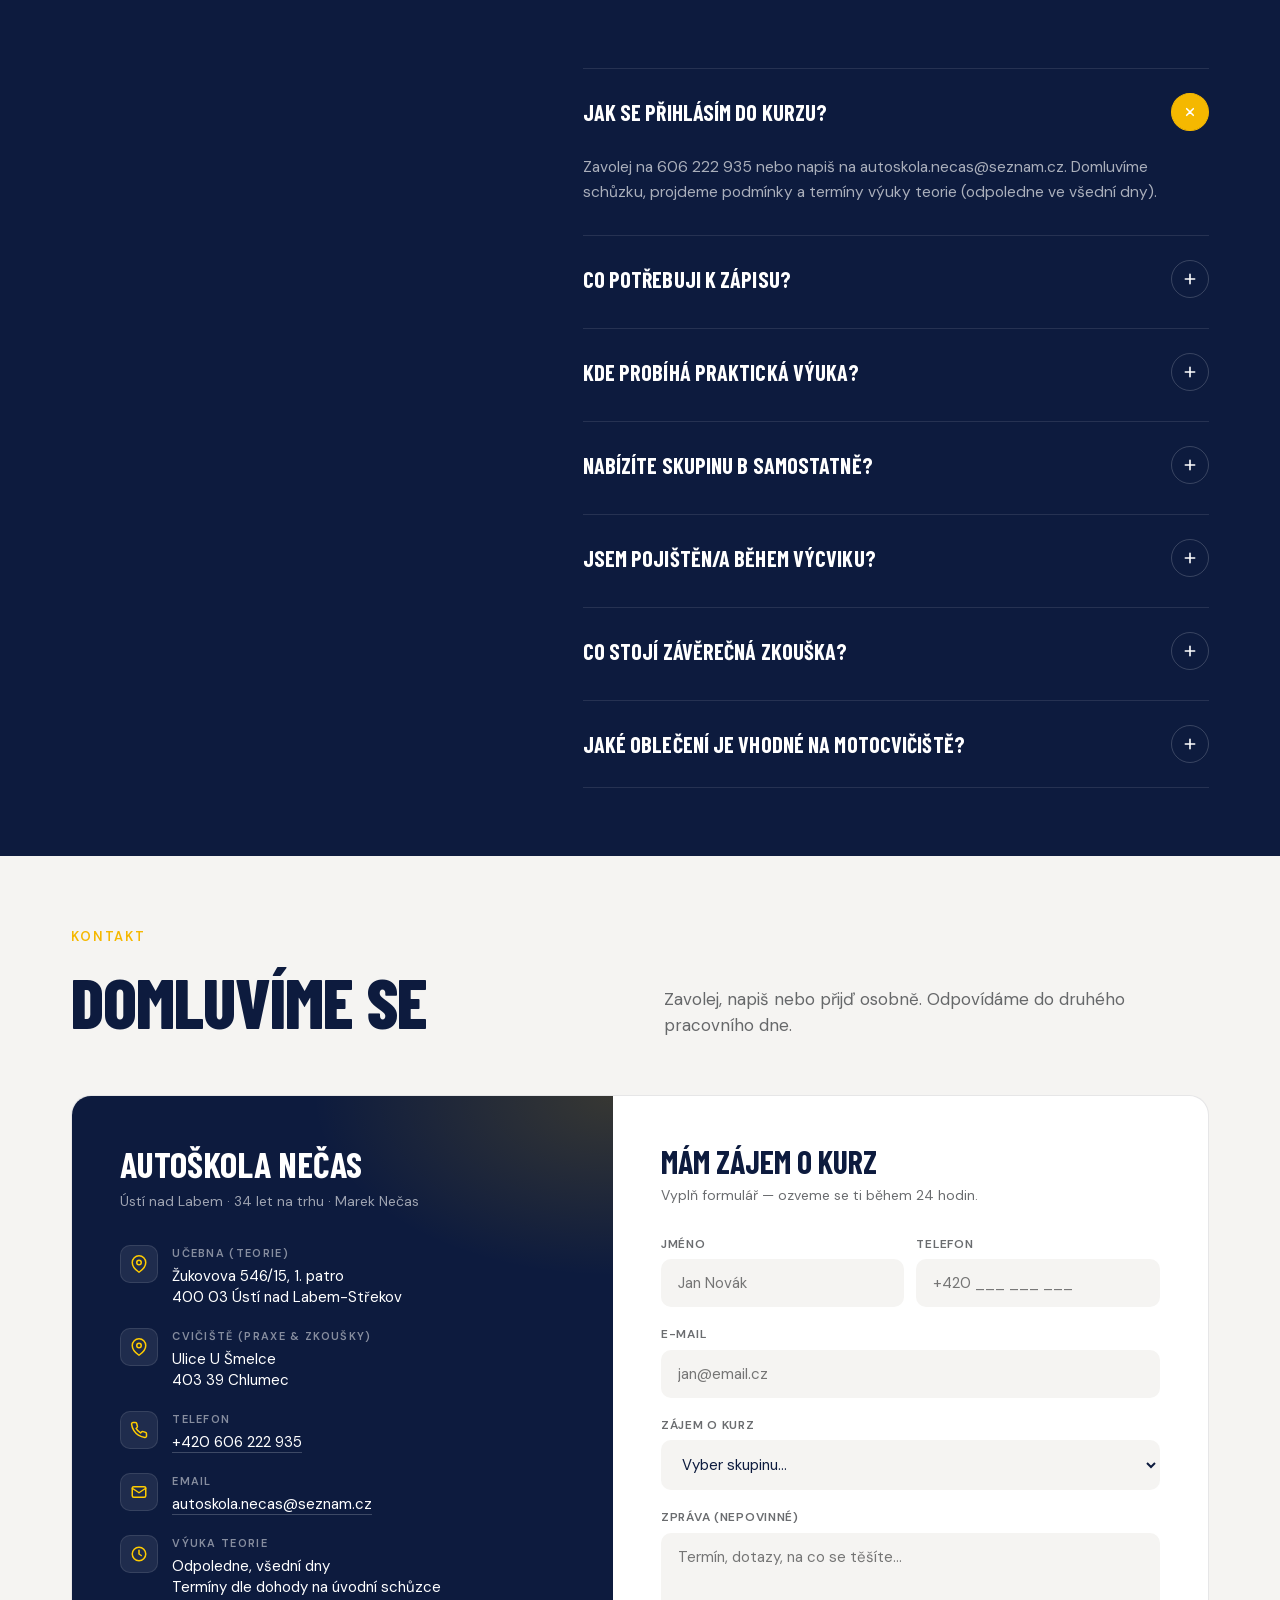
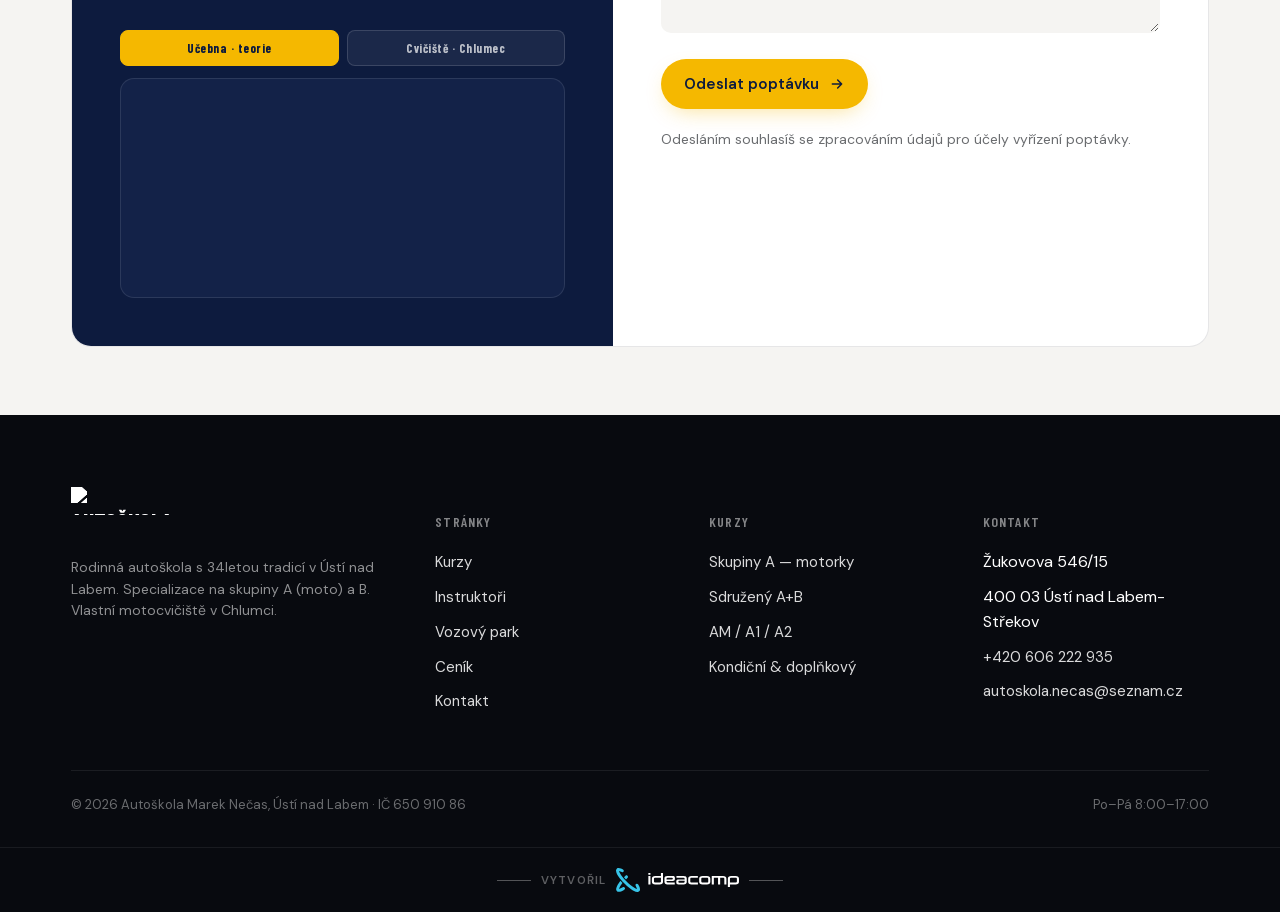
==== commit 198633c2: "Add footer credit bar with Ideacomp logo to multiple HTML files" ====
--- a/index.html
+++ b/index.html
@@ -956,6 +956,12 @@
       <span>Po–Pá 8:00–17:00</span>
     </div>
   </div>
+  <div class="footer-credit-bar">
+    <span class="fcb-dash"></span>
+    <span class="fcb-label">Vytvořil</span>
+    <a class="fcb-logo-link" href="https://ideacomp.cz" target="_blank" rel="noopener" aria-label="ideacomp.cz"><svg viewBox="0 0 650.03 126.85" role="img" aria-label="Ideacomp" class="fcb-logo"><g fill="#37c4e8" transform="translate(-442.68 -338.77)"><path d="M569.66,453.24c-.15,3.6-1.94,6.79-4.58,9.03-1.11.95-2.36,1.73-3.71,2.29-1.88.8-3.94,1.17-6.01,1.03-12.25-.73-22.92-7.75-32.82-14.35-15.09-10.8-29.13-23.08-41.83-36.61-3.65-3.88-7.19-7.87-10.6-11.95-4.03-4.81-7.9-9.76-11.59-14.83-7.12-10.3-14.75-21.32-15.75-34.19-.46-3.76.87-7.47,3.27-10.24,1.71-1.98,3.96-3.48,6.5-4.19.97-.28,1.98-.44,3.03-.46,9.23-.02,18.25,3.75,25.63,9.1,3.43,2.48,3.22,7.38.95,10.48-1.1,1.5-2.69,2.58-4.58,2.76-.69.07-1.43.01-2.2-.19-3.39-.99-6.64-2.36-9.88-3.71-2.4-.99-4.8-1.97-7.26-2.79.8,2.32,1.7,4.59,2.69,6.81,5.03,11.28,12.39,21.32,20.45,30.74,3.47,4.05,7.06,7.99,10.65,11.87.9.96,1.79,1.92,2.67,2.87,15.45,15.21,31.68,30.96,51.52,40.18,2.56,1.2,5.18,2.28,7.87,3.24-.6-1.96-1.33-3.86-2.13-5.74-2.24-5.25-5.02-10.28-6.7-15.74.08-1.18.44-2.25.99-3.18,1.26-2.11,3.52-3.52,5.9-3.89,2.65-.42,5.42.44,7.08,3.04,5.75,8.35,10.77,18.2,10.42,28.62Z"></path><path d="M487.9,451.98c-9.07,6.82-19.92,12.74-31.52,12.77-8.52.05-14.34-8.75-12.7-16.72,1.82-11.31,7.73-21.14,14.33-30.41h0c2.11-2.97,4.29-5.87,6.43-8.75.37-.43.77-.88,1.18-1.35.27-.3.54-.61.82-.92,3.45,4.08,7.01,8.06,10.69,11.95-2.48,2.8-4.85,5.71-6.93,8.65-1.36,1.93-2.61,3.86-3.66,5.78-.01.02-.02.04-.03.06-3.14,5.2-5.91,10.6-7.89,16.4,8-2.4,15.02-7.02,22.65-10.25,7.02-2.67,12.77,8.4,6.62,12.8Z"></path><path d="M504.08,390.65l-8.6,8.63-10.66-11.96,8.24-7.99c2.82-2.74,7.36-2.58,9.98.35l1.31,1.46c2.45,2.74,2.33,6.91-.26,9.51Z"></path><path d="M469.65,427.87c-1.29,1.88-2.56,3.77-3.77,5.7,1.09-1.89,2.37-3.8,3.77-5.7Z"></path></g><g fill="currentColor" transform="translate(-95.65 -469.97)"><path d="M277.68,505.15h-11.05v-9.34h11.05v9.34ZM277.75,556.59h-11.04v-44.18h11.04v44.18Z"></path><path d="M344.09,541.99c0,9.71-6,14.6-17.94,14.6h-22.91c-11.93,0-17.94-4.89-17.94-14.6v-14.9c0-9.78,6-14.68,17.94-14.68h29.87v-16.6h10.97v46.18ZM304.58,521.23c-5.34,0-8.23,1.26-8.23,5.71v14.53c0,4.37,2.82,5.78,8.08,5.78h20.61c5.34,0,8.08-1.41,8.08-5.78v-20.24h-28.54Z"></path><path d="M407.03,528.2c0,6.6-3.78,9.93-11.27,9.93h-32.99v3.71c0,3.63,1.85,5.41,5.63,5.41h37.81v9.34h-38.77c-10.45,0-15.72-4.52-15.72-13.49v-18.24c0-8.3,5.26-12.45,15.72-12.45h28.32c7.49,0,11.27,3.41,11.27,10.23v5.56ZM391.47,530.87c3.04,0,4.52-1.48,4.52-4.37v-.82c0-2.96-1.48-4.45-4.52-4.45h-19.5c-5.56,0-9.19.37-9.19,4.82v4.82h28.69Z"></path><path d="M469.53,544.58c0,8.01-5.41,12.01-16.31,12.01h-26.83c-8.08,0-12.16-3.41-12.16-10.3v-5.78c0-6.89,4.08-10.3,12.16-10.3h32.1v-3.93c0-3.41-2.08-5.11-6.23-5.11h-37.14v-8.75h38.1c10.9,0,16.31,4.37,16.31,13.19v18.98ZM429.79,537.61c-3.04,0-4.52,1.48-4.52,4.52v.89c0,3.04,1.48,4.6,4.52,4.6h19.5c5.56,0,9.19-.37,9.19-4.97v-5.04h-28.69Z"></path><path d="M528.39,521.23h-33.28c-5.56,0-6.89,2.59-6.89,6.97v13.27c0,3.85,2.3,5.78,6.89,5.78h33.58v9.34h-33.58c-11.93,0-17.94-4.89-17.94-14.6v-14.9c0-9.78,6-14.68,17.94-14.68h33.28v8.82Z"></path><path d="M594.14,542.14c0,9.64-6,14.46-17.94,14.46h-22.91c-11.93,0-17.94-4.89-17.94-14.6v-14.9c0-9.78,6-14.68,17.94-14.68h22.91c11.93,0,17.94,4.89,17.94,14.68v15.05ZM554.26,521.23c-6.15,0-7.86,1.93-7.86,6.6v12.75c0,5.12,2.22,6.67,7.86,6.67h20.98c6.15,0,7.93-1.85,7.93-6.52v-12.82c0-4.45-1.85-6.67-6.97-6.67h-21.94Z"></path><path d="M679.24,556.59h-11.04v-29.65c0-3.78-2.3-5.71-6.89-5.71h-15.12v35.36h-11.19v-35.36h-22.16v35.36h-11.04v-44.18h59.52c11.93,0,17.94,4.89,17.94,14.68v29.5Z"></path><path d="M745.67,541.99c0,9.71-6,14.6-17.94,14.6h-29.8v14.38h-11.04v-43.88c0-9.78,6-14.68,17.94-14.68h22.91c11.93,0,17.94,4.89,17.94,14.68v14.9ZM706.01,521.23c-5.34,0-8.08,1.41-8.08,5.78v20.24h28.69c5.26,0,8.01-1.48,8.01-5.71v-14.53c0-3.85-2.3-5.78-6.89-5.78h-21.72Z"></path></g></svg></a>
+    <span class="fcb-dash"></span>
+  </div>
 </footer>
 
 
--- a/css/style.css
+++ b/css/style.css
@@ -332,7 +332,7 @@
 }
 
 /* ── Footer ── */
-.footer { background: #080A0F; color: #fff; padding: 72px 0 32px; position: relative }
+.footer { background: #080A0F; color: #fff; padding: 72px 0 0; position: relative }
 .footer__inner {
   display: grid;
   grid-template-columns: 1.4fr 1fr 1fr 1fr;
@@ -364,6 +364,35 @@
   flex-wrap: wrap;
   font-size: 13px;
   color: rgba(255, 255, 255, .4);
+  padding-bottom: 32px;
+}
+.footer-credit-bar {
+  border-top: 1px solid rgba(255, 255, 255, .07);
+  padding: 20px 24px;
+  display: flex;
+  align-items: center;
+  justify-content: center;
+  gap: 10px;
+  flex-wrap: wrap;
+}
+.footer-credit-bar .fcb-dash { width: 34px; height: 1px; background: rgba(255, 255, 255, .3) }
+.footer-credit-bar .fcb-label {
+  font-size: 11.5px;
+  font-weight: 600;
+  letter-spacing: .1em;
+  text-transform: uppercase;
+  color: rgba(255, 255, 255, .35);
+}
+.footer-credit-bar .fcb-logo-link {
+  display: inline-flex;
+  align-items: center;
+  color: #fff;
+  transition: color .15s ease;
+}
+.footer-credit-bar .fcb-logo-link:hover { color: var(--red-2) }
+.footer-credit-bar .fcb-logo { height: 24px; width: auto; display: block }
+@media (max-width: 600px) {
+  .footer-credit-bar .fcb-dash { width: 20px }
 }
 @media (max-width: 880px) {
   .footer__inner { grid-template-columns: 1fr 1fr; gap: 32px }
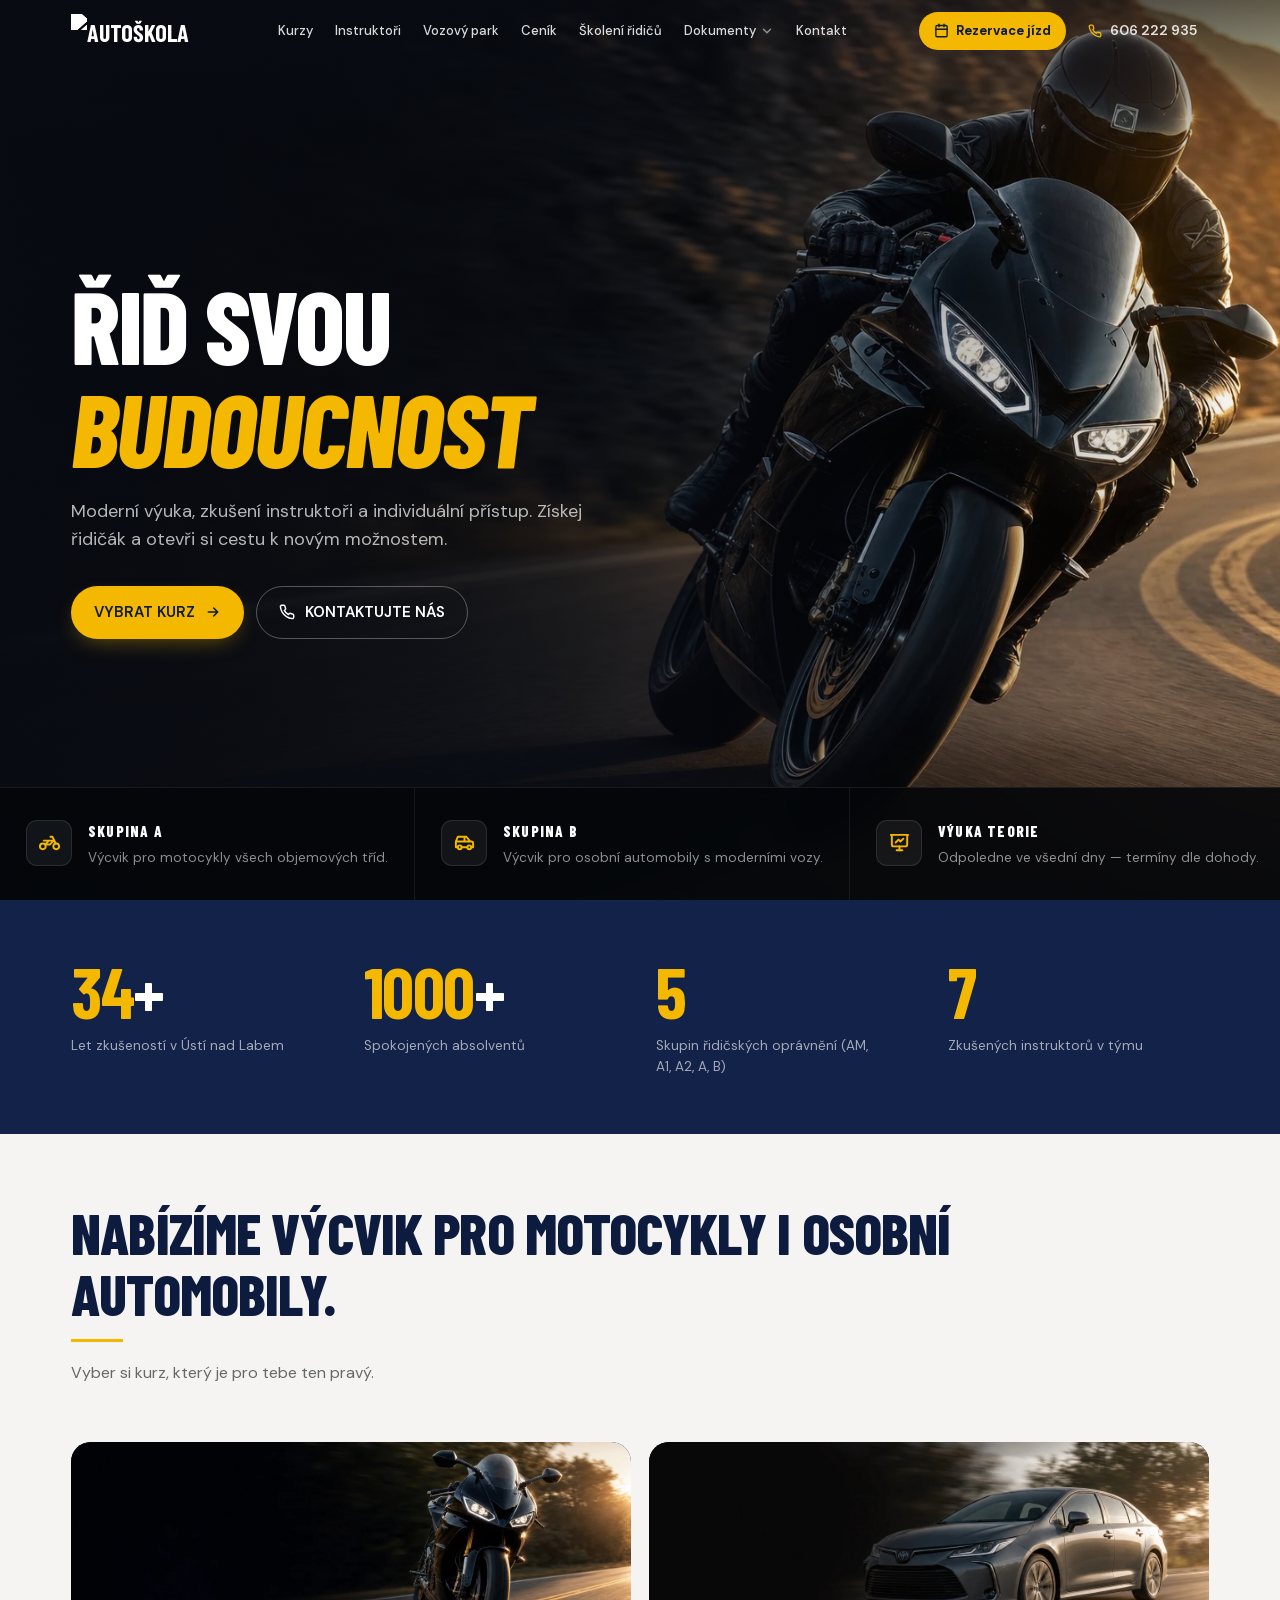
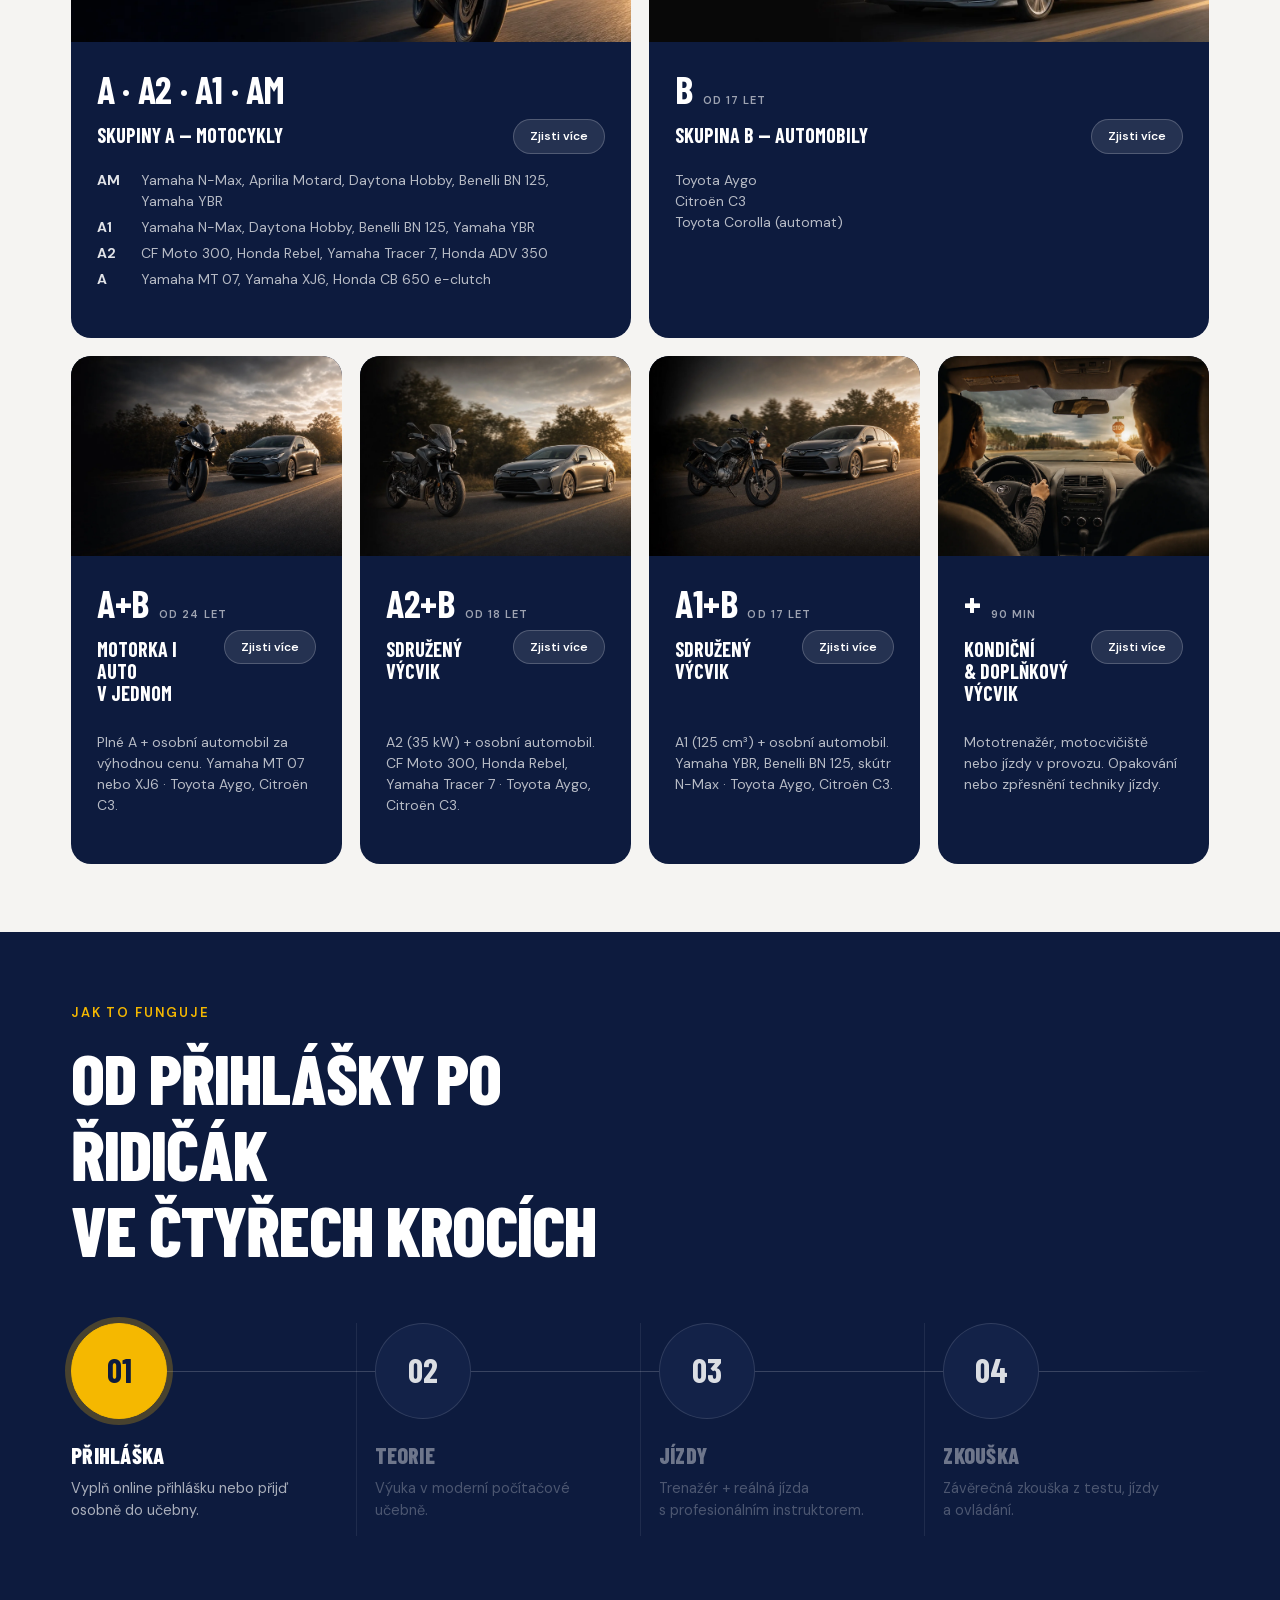
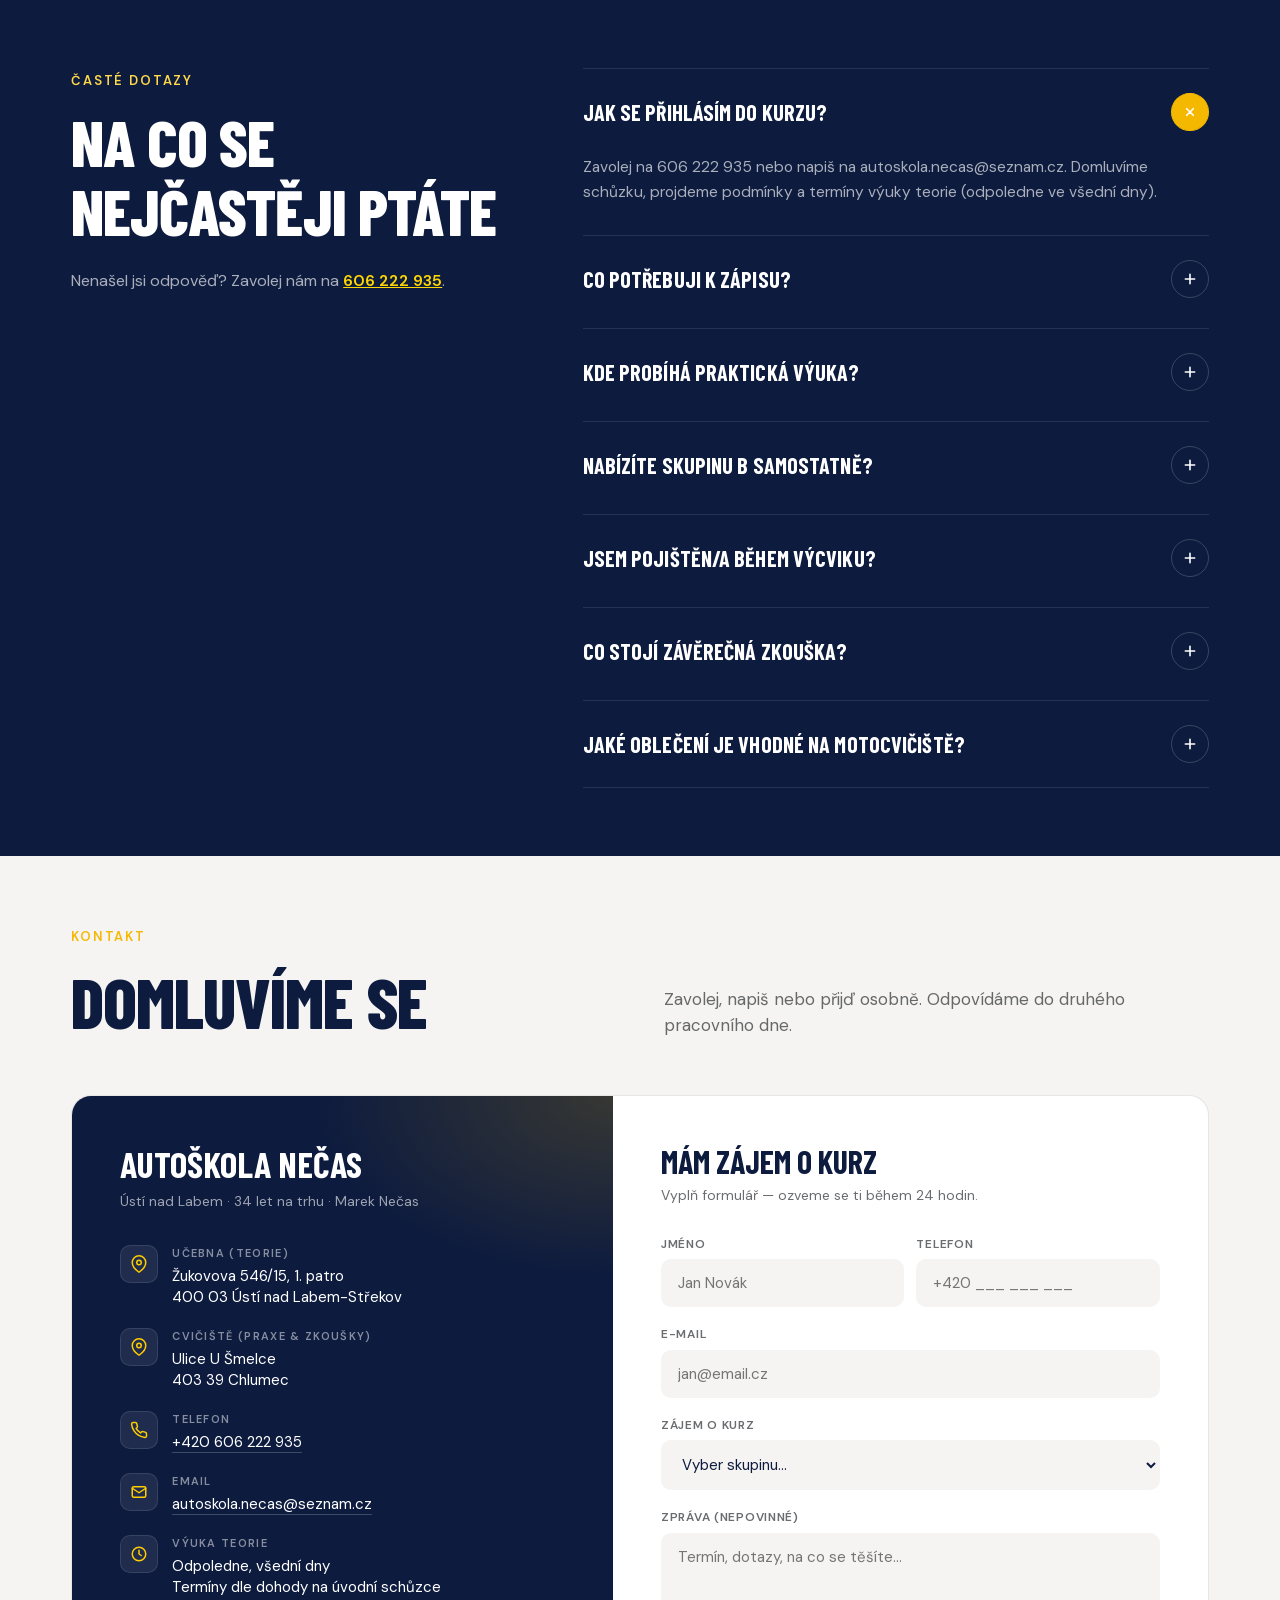
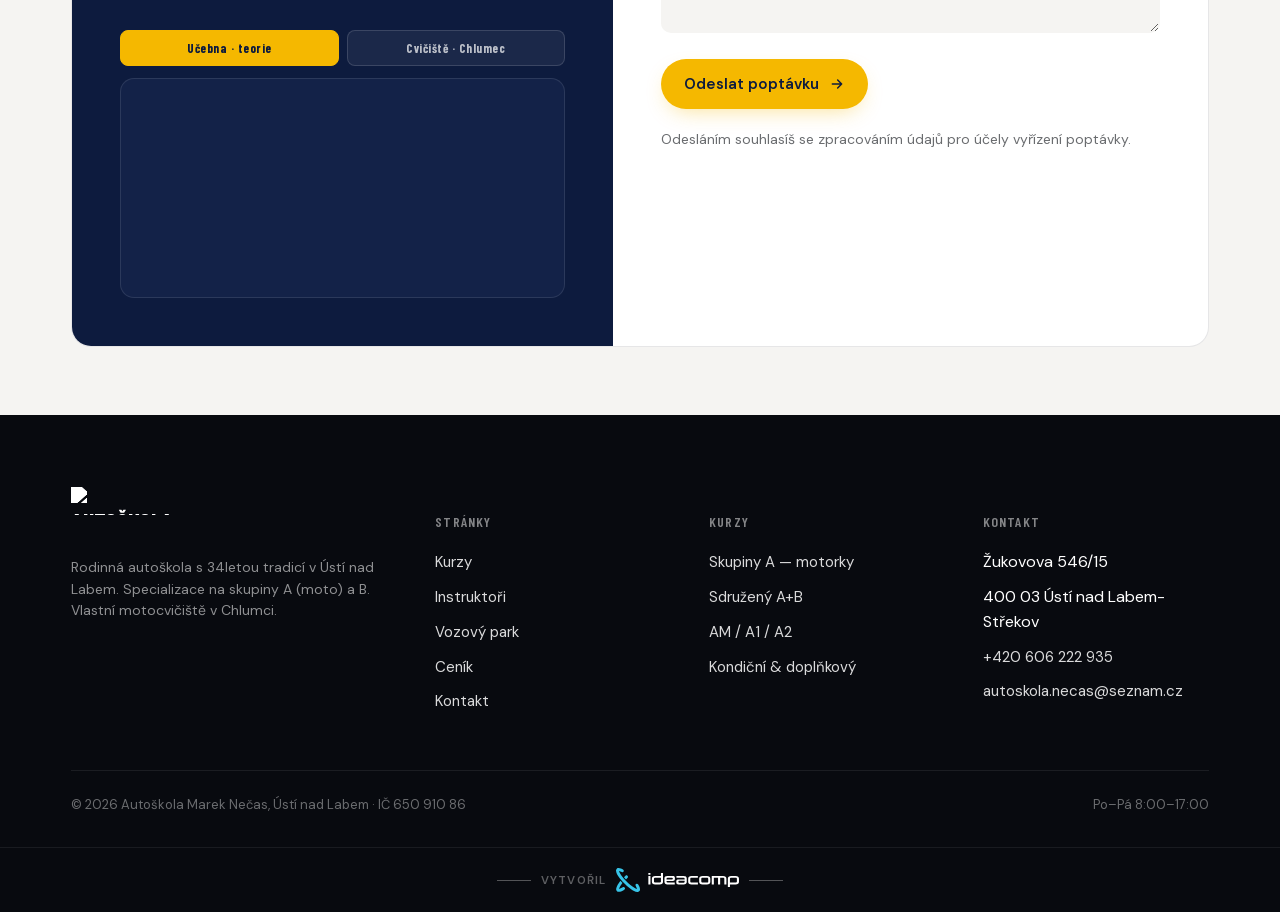
==== commit 8f2dda0d: "Odkaz na rezervační systém v navigaci Poslední bod Fáze 1 plánu — a jediná změna statického webu.  V" ====
--- a/index.html
+++ b/index.html
@@ -612,6 +612,7 @@
       <a href="#kontakt">Kontakt</a>
     </div>
     <div class="nav__cta">
+      <a href="https://rezervace.autoskolanecas.cz" class="nav__book" aria-label="Rezervace jízd"><svg viewBox="0 0 24 24" fill="none" stroke="currentColor" stroke-width="2.2" stroke-linecap="round" stroke-linejoin="round"><rect x="3" y="4" width="18" height="18" rx="2"/><path d="M16 2v4M8 2v4M3 10h18"/></svg><span>Rezervace jízd</span></a>
       <a href="tel:+420606222935" class="nav__phone">
         <svg viewBox="0 0 24 24" fill="none" stroke="currentColor" stroke-width="2.2" stroke-linecap="round" stroke-linejoin="round"><path d="M22 16.92v3a2 2 0 0 1-2.18 2 19.79 19.79 0 0 1-8.63-3.07 19.5 19.5 0 0 1-6-6A19.79 19.79 0 0 1 2.12 4.18 2 2 0 0 1 4.11 2h3a2 2 0 0 1 2 1.72c.13.96.37 1.9.72 2.81a2 2 0 0 1-.45 2.11L8.09 9.91a16 16 0 0 0 6 6l1.27-1.27a2 2 0 0 1 2.11-.45c.91.35 1.85.59 2.81.72A2 2 0 0 1 22 16.92z"/></svg>
         606 222 935
@@ -633,6 +634,7 @@
     <a href="nova_zadost.pdf" target="_blank" download>Přihláška do kurzu (PDF) <svg viewBox="0 0 24 24" width="18" height="18" fill="none" stroke="currentColor" stroke-width="2" stroke-linecap="round"><path d="M21 15v4a2 2 0 0 1-2 2H5a2 2 0 0 1-2-2v-4"/><polyline points="7 10 12 15 17 10"/><line x1="12" y1="15" x2="12" y2="3"/></svg></a>
     <a href="Posudekozdravotnizpusobilosti.doc" target="_blank" download>Posudek způsobilosti (DOC) <svg viewBox="0 0 24 24" width="18" height="18" fill="none" stroke="currentColor" stroke-width="2" stroke-linecap="round"><path d="M21 15v4a2 2 0 0 1-2 2H5a2 2 0 0 1-2-2v-4"/><polyline points="7 10 12 15 17 10"/><line x1="12" y1="15" x2="12" y2="3"/></svg></a>
     <a href="#kontakt">Kontakt <svg viewBox="0 0 24 24" width="18" height="18" fill="none" stroke="currentColor" stroke-width="2" stroke-linecap="round"><path d="M5 12h14M13 6l6 6-6 6"/></svg></a>
+    <a href="https://rezervace.autoskolanecas.cz" style="margin-top:8px; background:var(--red); color:var(--ink);">Rezervace jízd <svg viewBox="0 0 24 24" width="18" height="18" fill="none" stroke="currentColor" stroke-width="2" stroke-linecap="round"><path d="M5 12h14M13 6l6 6-6 6"/></svg></a>
     <a href="tel:+420606222935" style="margin-top:8px; background:var(--red); color:var(--ink);">Zavolat: 606 222 935 <svg viewBox="0 0 24 24" width="18" height="18" fill="none" stroke="currentColor" stroke-width="2" stroke-linecap="round"><path d="M22 16.92v3a2 2 0 0 1-2.18 2 19.79 19.79 0 0 1-8.63-3.07 19.5 19.5 0 0 1-6-6A19.79 19.79 0 0 1 2.12 4.18 2 2 0 0 1 4.11 2h3a2 2 0 0 1 2 1.72c.13.96.37 1.9.72 2.81a2 2 0 0 1-.45 2.11L8.09 9.91a16 16 0 0 0 6 6l1.27-1.27a2 2 0 0 1 2.11-.45c.91.35 1.85.59 2.81.72A2 2 0 0 1 22 16.92z"/></svg></a>
   </div>
 </div>
--- a/css/style.css
+++ b/css/style.css
@@ -246,6 +246,35 @@
 }
 .nav__phone svg { width: 14px; height: 14px; color: var(--red) }
 .nav__phone:hover { background: rgba(15, 17, 23, .06) }
+/* Rezervace jízd — vstup do rezervačního systému na subdoméně.
+   Vyplněné tlačítko, ne další odkaz v řadě: přihlašuje se sem opakovaně
+   každý žák, kdežto ostatní položky v navigaci čte člověk jednou. Žlutá
+   na bílé má kontrast ~1,9 : 1, takže smí být jen výplň s tmavým textem. */
+.nav__book {
+  display: inline-flex;
+  align-items: center;
+  gap: 7px;
+  font-size: 13px;
+  font-weight: 700;
+  text-decoration: none;
+  color: var(--ink);
+  background: var(--red);
+  padding: 9px 15px;
+  border-radius: 999px;
+  white-space: nowrap;
+  transition: background .15s ease;
+}
+.nav__book svg { width: 15px; height: 15px }
+.nav__book:hover { background: var(--red-2) }
+/* V průhledné hlavičce nad fotkou zůstává tlačítko stejné — je to jediný
+   prvek, který má být vidět vždycky. */
+.nav.is-transparent .nav__book { color: var(--ink) }
+@media (max-width: 420px) {
+  /* Na nejužších telefonech ustoupí popisek ikoně, ať se vejde burger. */
+  .nav__book span { display: none }
+  .nav__book { padding: 9px 11px }
+}
+
 .nav__burger {
   display: none;
   width: 42px;
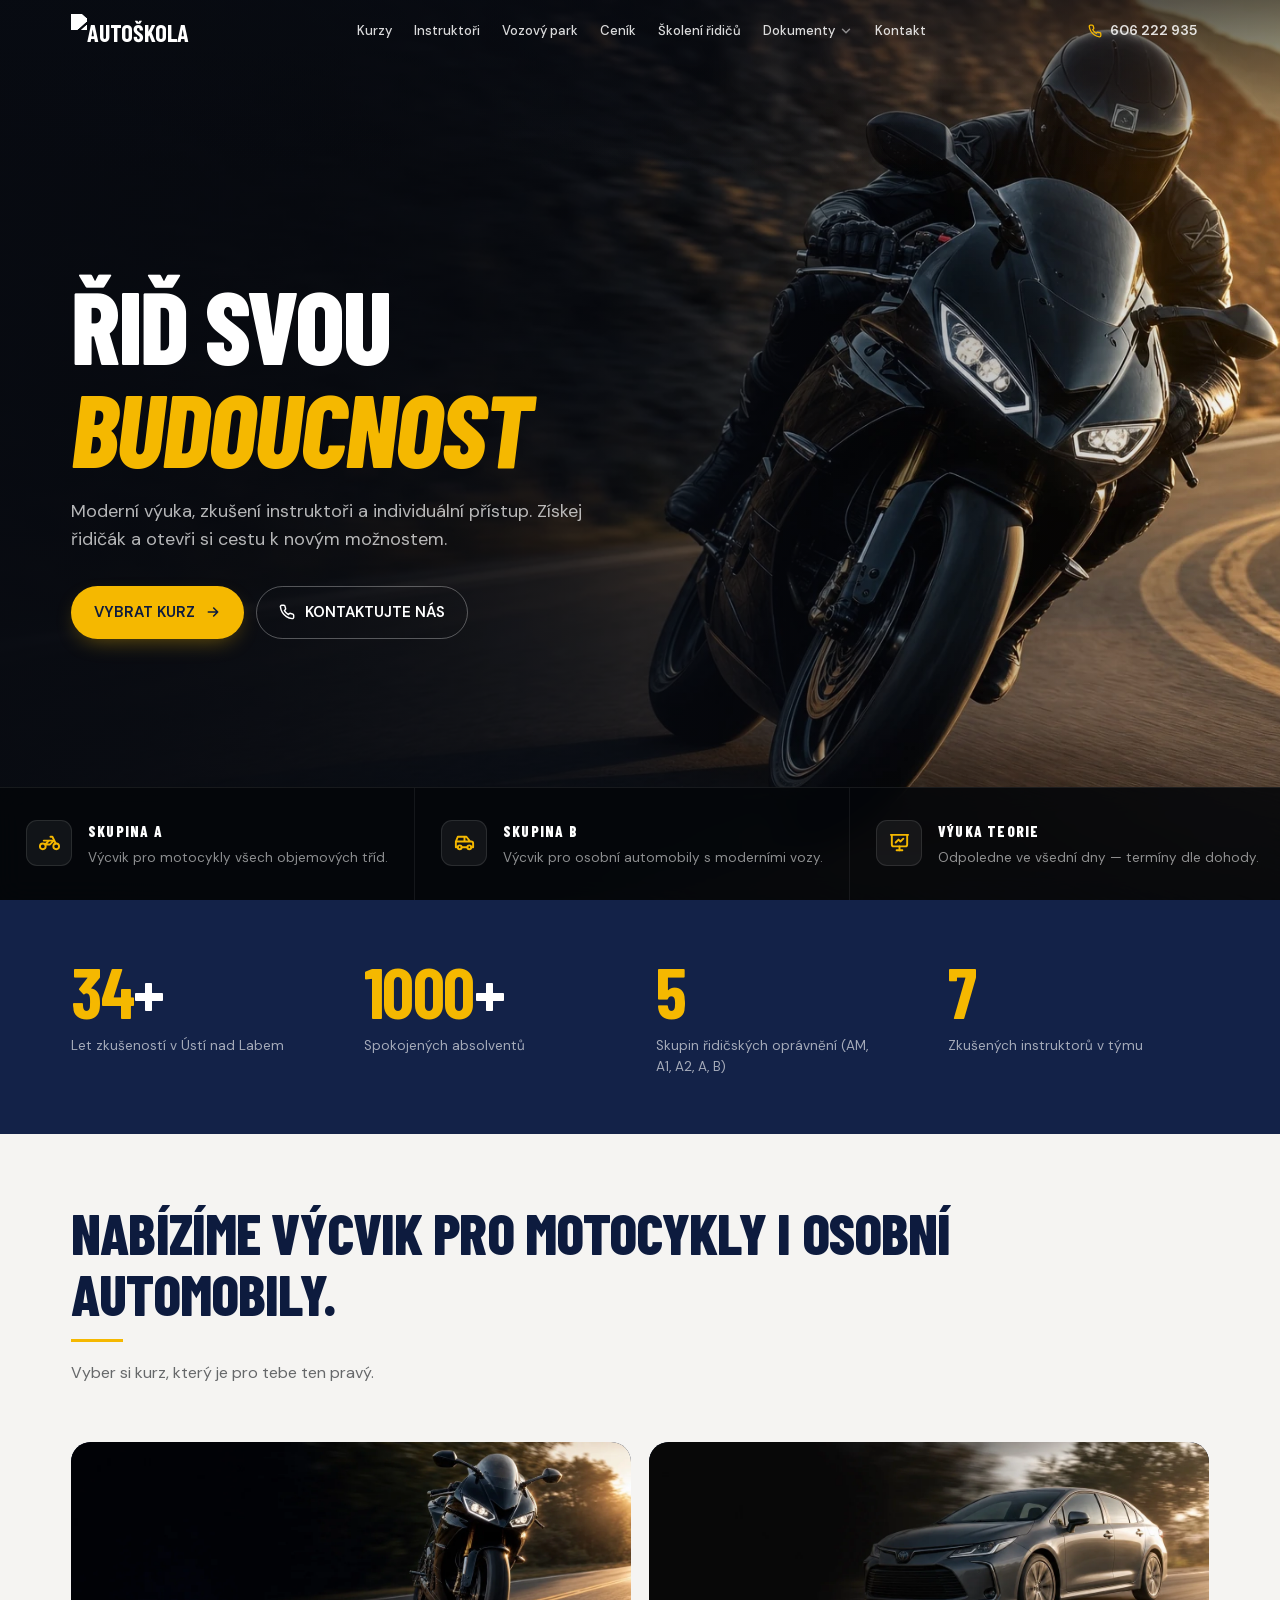
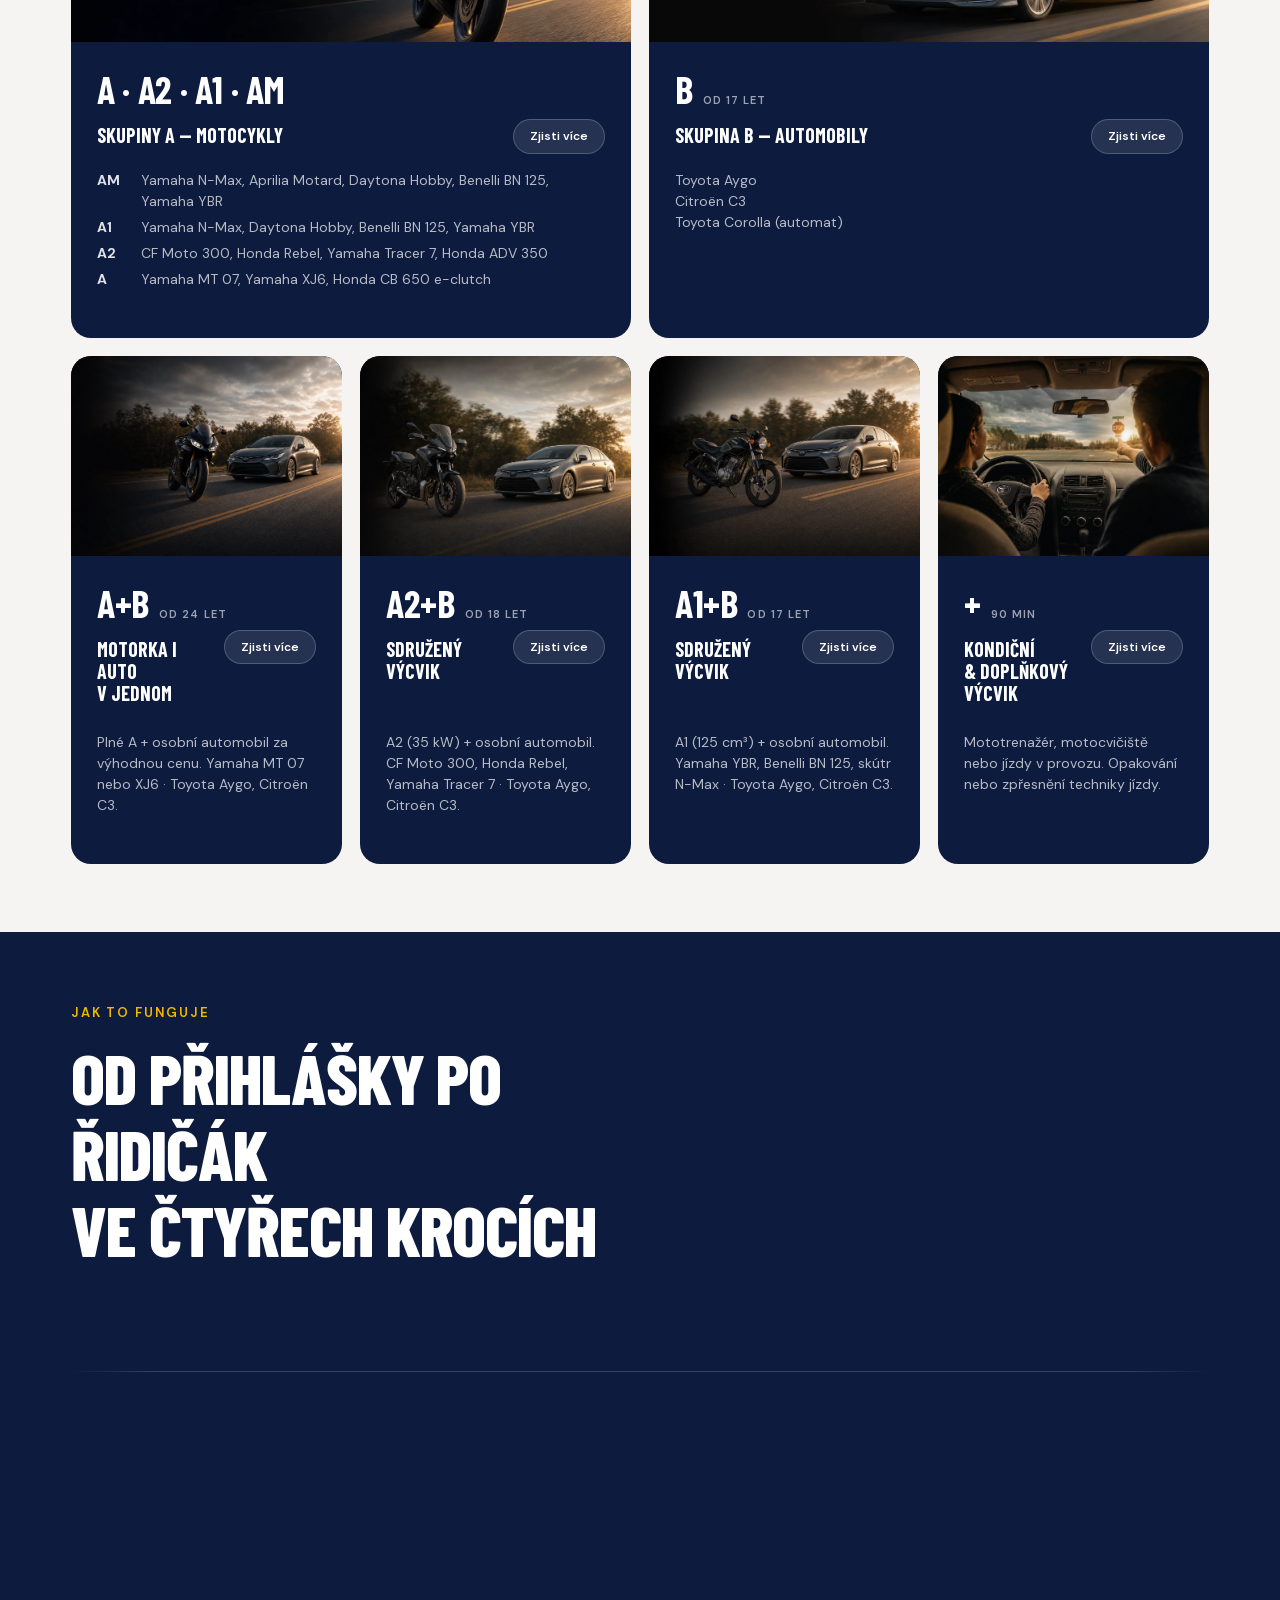
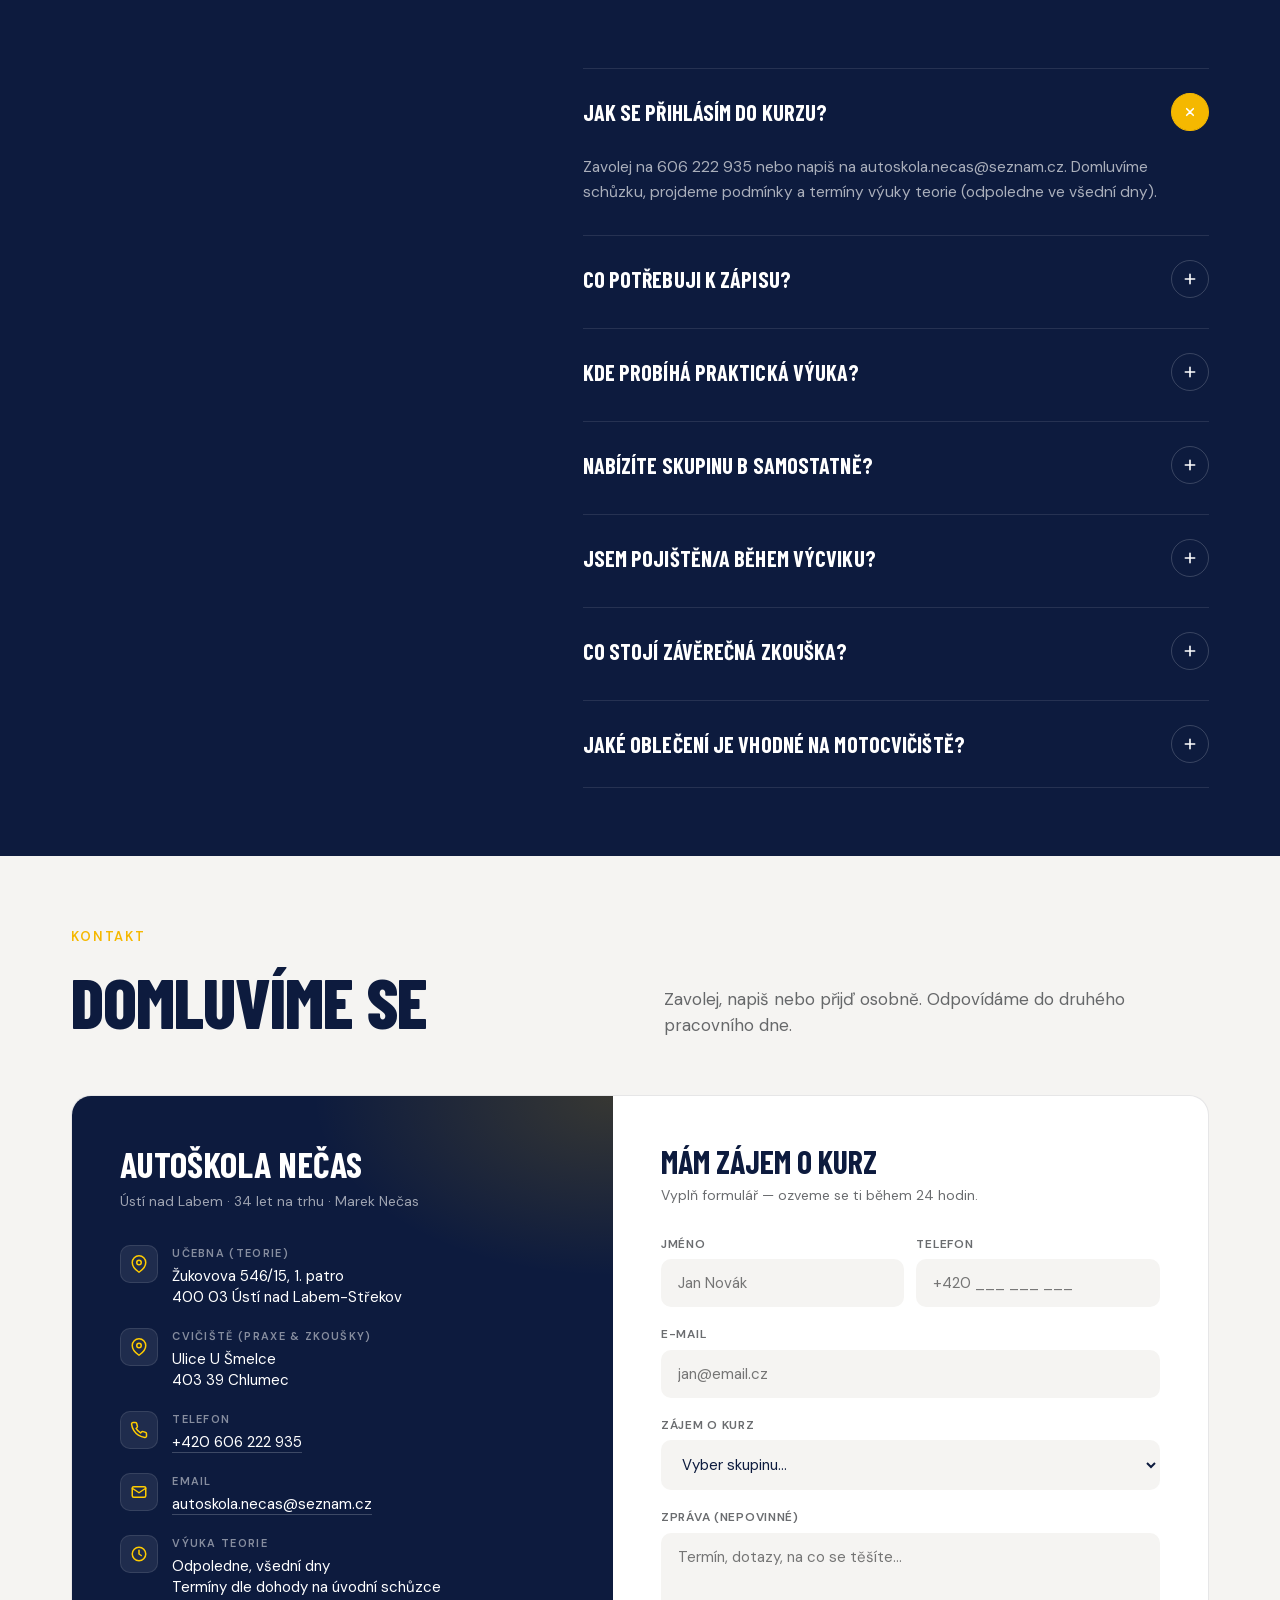
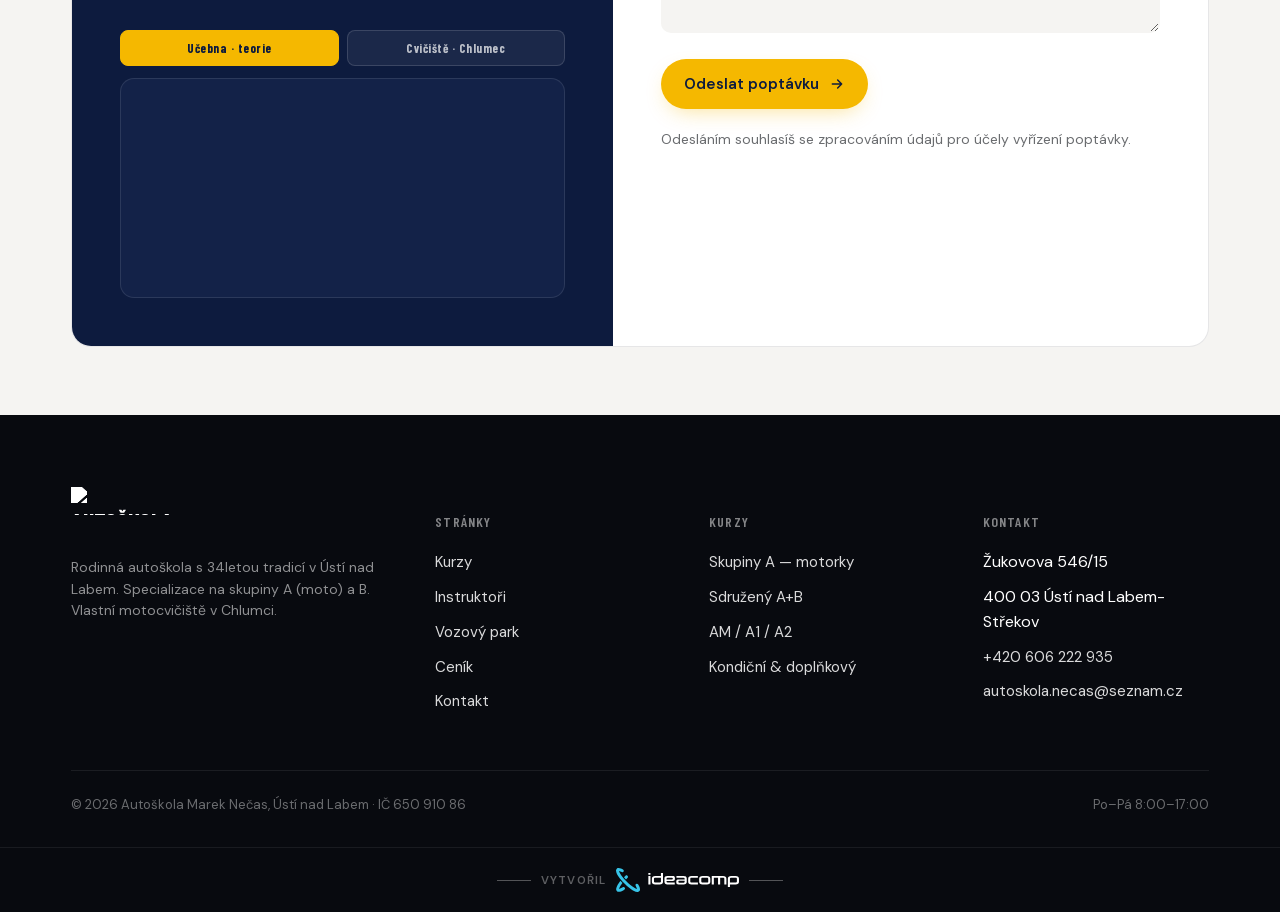
==== commit 77643d69: "Remove reservation links from multiple HTML files" ====
--- a/index.html
+++ b/index.html
@@ -612,7 +612,6 @@
       <a href="#kontakt">Kontakt</a>
     </div>
     <div class="nav__cta">
-      <a href="https://rezervace.autoskolanecas.cz" class="nav__book" aria-label="Rezervace jízd"><svg viewBox="0 0 24 24" fill="none" stroke="currentColor" stroke-width="2.2" stroke-linecap="round" stroke-linejoin="round"><rect x="3" y="4" width="18" height="18" rx="2"/><path d="M16 2v4M8 2v4M3 10h18"/></svg><span>Rezervace jízd</span></a>
       <a href="tel:+420606222935" class="nav__phone">
         <svg viewBox="0 0 24 24" fill="none" stroke="currentColor" stroke-width="2.2" stroke-linecap="round" stroke-linejoin="round"><path d="M22 16.92v3a2 2 0 0 1-2.18 2 19.79 19.79 0 0 1-8.63-3.07 19.5 19.5 0 0 1-6-6A19.79 19.79 0 0 1 2.12 4.18 2 2 0 0 1 4.11 2h3a2 2 0 0 1 2 1.72c.13.96.37 1.9.72 2.81a2 2 0 0 1-.45 2.11L8.09 9.91a16 16 0 0 0 6 6l1.27-1.27a2 2 0 0 1 2.11-.45c.91.35 1.85.59 2.81.72A2 2 0 0 1 22 16.92z"/></svg>
         606 222 935
@@ -634,7 +633,6 @@
     <a href="nova_zadost.pdf" target="_blank" download>Přihláška do kurzu (PDF) <svg viewBox="0 0 24 24" width="18" height="18" fill="none" stroke="currentColor" stroke-width="2" stroke-linecap="round"><path d="M21 15v4a2 2 0 0 1-2 2H5a2 2 0 0 1-2-2v-4"/><polyline points="7 10 12 15 17 10"/><line x1="12" y1="15" x2="12" y2="3"/></svg></a>
     <a href="Posudekozdravotnizpusobilosti.doc" target="_blank" download>Posudek způsobilosti (DOC) <svg viewBox="0 0 24 24" width="18" height="18" fill="none" stroke="currentColor" stroke-width="2" stroke-linecap="round"><path d="M21 15v4a2 2 0 0 1-2 2H5a2 2 0 0 1-2-2v-4"/><polyline points="7 10 12 15 17 10"/><line x1="12" y1="15" x2="12" y2="3"/></svg></a>
     <a href="#kontakt">Kontakt <svg viewBox="0 0 24 24" width="18" height="18" fill="none" stroke="currentColor" stroke-width="2" stroke-linecap="round"><path d="M5 12h14M13 6l6 6-6 6"/></svg></a>
-    <a href="https://rezervace.autoskolanecas.cz" style="margin-top:8px; background:var(--red); color:var(--ink);">Rezervace jízd <svg viewBox="0 0 24 24" width="18" height="18" fill="none" stroke="currentColor" stroke-width="2" stroke-linecap="round"><path d="M5 12h14M13 6l6 6-6 6"/></svg></a>
     <a href="tel:+420606222935" style="margin-top:8px; background:var(--red); color:var(--ink);">Zavolat: 606 222 935 <svg viewBox="0 0 24 24" width="18" height="18" fill="none" stroke="currentColor" stroke-width="2" stroke-linecap="round"><path d="M22 16.92v3a2 2 0 0 1-2.18 2 19.79 19.79 0 0 1-8.63-3.07 19.5 19.5 0 0 1-6-6A19.79 19.79 0 0 1 2.12 4.18 2 2 0 0 1 4.11 2h3a2 2 0 0 1 2 1.72c.13.96.37 1.9.72 2.81a2 2 0 0 1-.45 2.11L8.09 9.91a16 16 0 0 0 6 6l1.27-1.27a2 2 0 0 1 2.11-.45c.91.35 1.85.59 2.81.72A2 2 0 0 1 22 16.92z"/></svg></a>
   </div>
 </div>
--- a/css/style.css
+++ b/css/style.css
@@ -246,35 +246,6 @@
 }
 .nav__phone svg { width: 14px; height: 14px; color: var(--red) }
 .nav__phone:hover { background: rgba(15, 17, 23, .06) }
-/* Rezervace jízd — vstup do rezervačního systému na subdoméně.
-   Vyplněné tlačítko, ne další odkaz v řadě: přihlašuje se sem opakovaně
-   každý žák, kdežto ostatní položky v navigaci čte člověk jednou. Žlutá
-   na bílé má kontrast ~1,9 : 1, takže smí být jen výplň s tmavým textem. */
-.nav__book {
-  display: inline-flex;
-  align-items: center;
-  gap: 7px;
-  font-size: 13px;
-  font-weight: 700;
-  text-decoration: none;
-  color: var(--ink);
-  background: var(--red);
-  padding: 9px 15px;
-  border-radius: 999px;
-  white-space: nowrap;
-  transition: background .15s ease;
-}
-.nav__book svg { width: 15px; height: 15px }
-.nav__book:hover { background: var(--red-2) }
-/* V průhledné hlavičce nad fotkou zůstává tlačítko stejné — je to jediný
-   prvek, který má být vidět vždycky. */
-.nav.is-transparent .nav__book { color: var(--ink) }
-@media (max-width: 420px) {
-  /* Na nejužších telefonech ustoupí popisek ikoně, ať se vejde burger. */
-  .nav__book span { display: none }
-  .nav__book { padding: 9px 11px }
-}
-
 .nav__burger {
   display: none;
   width: 42px;
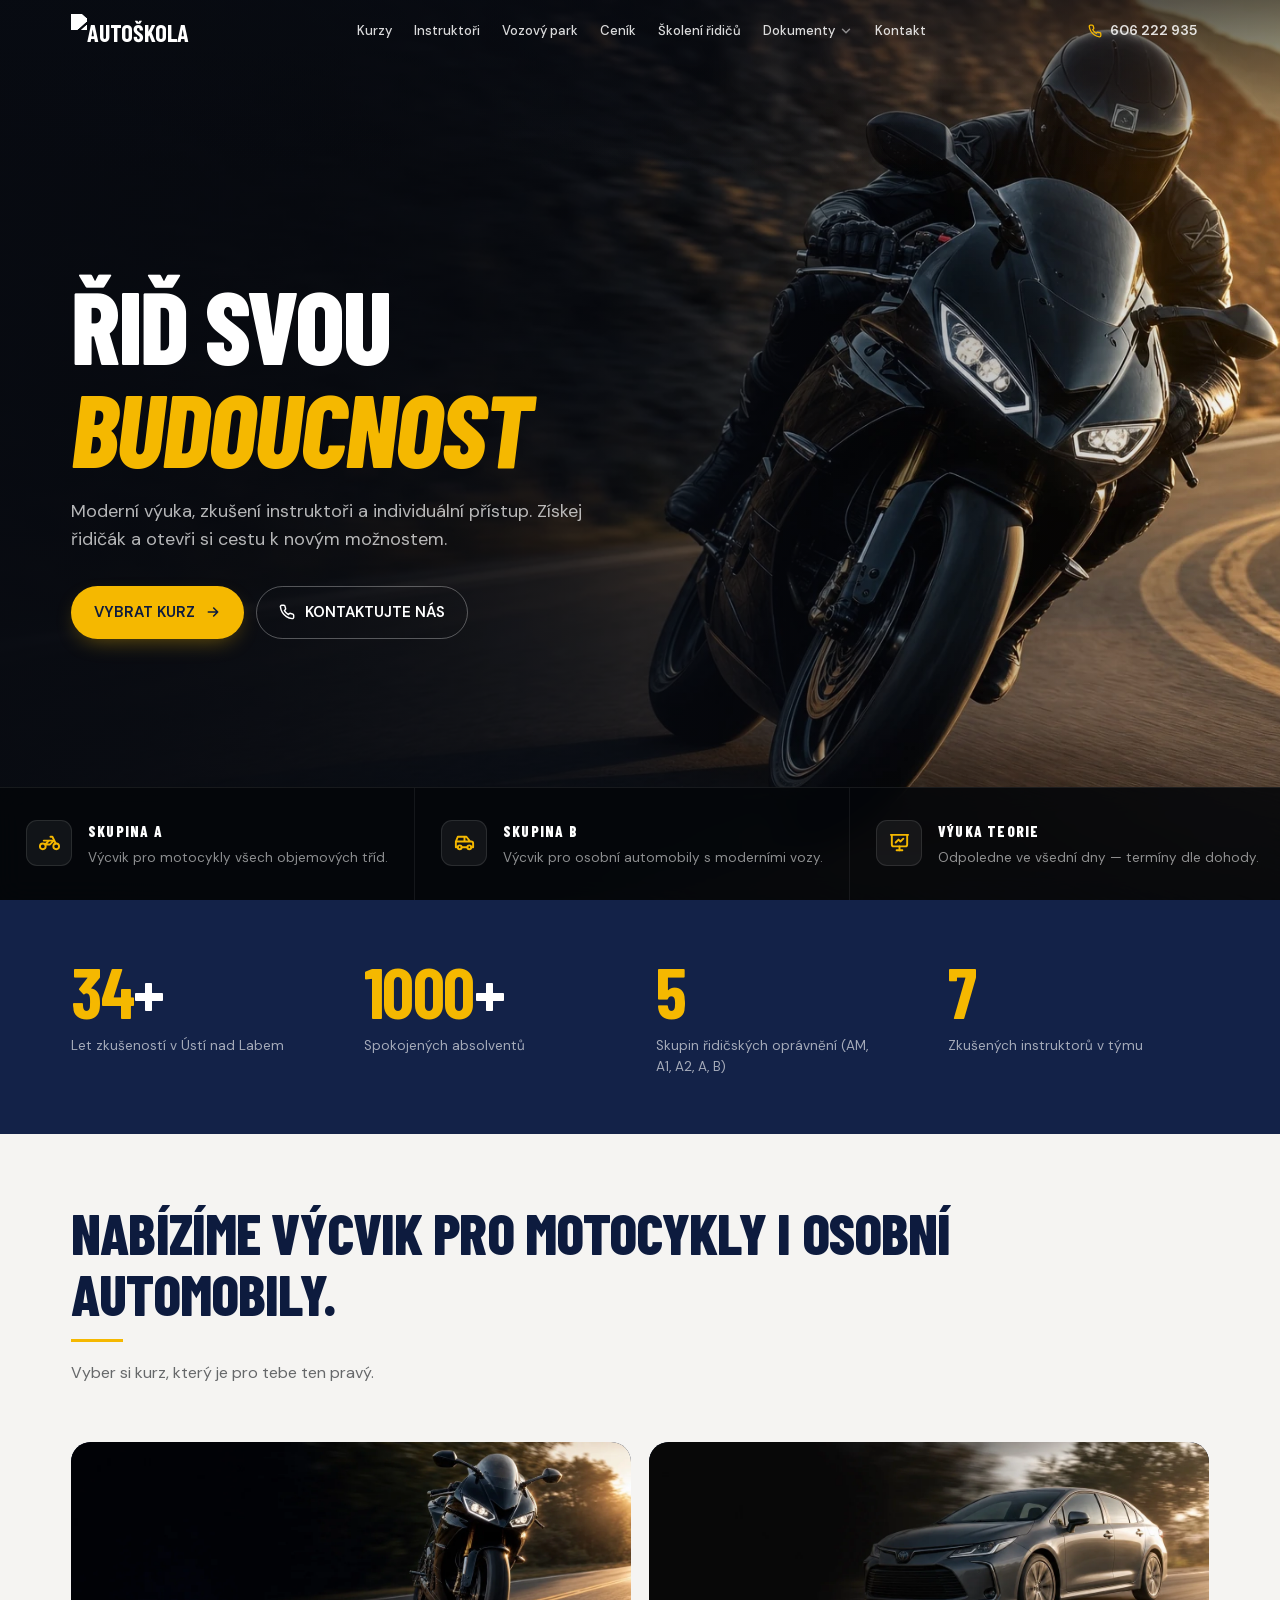
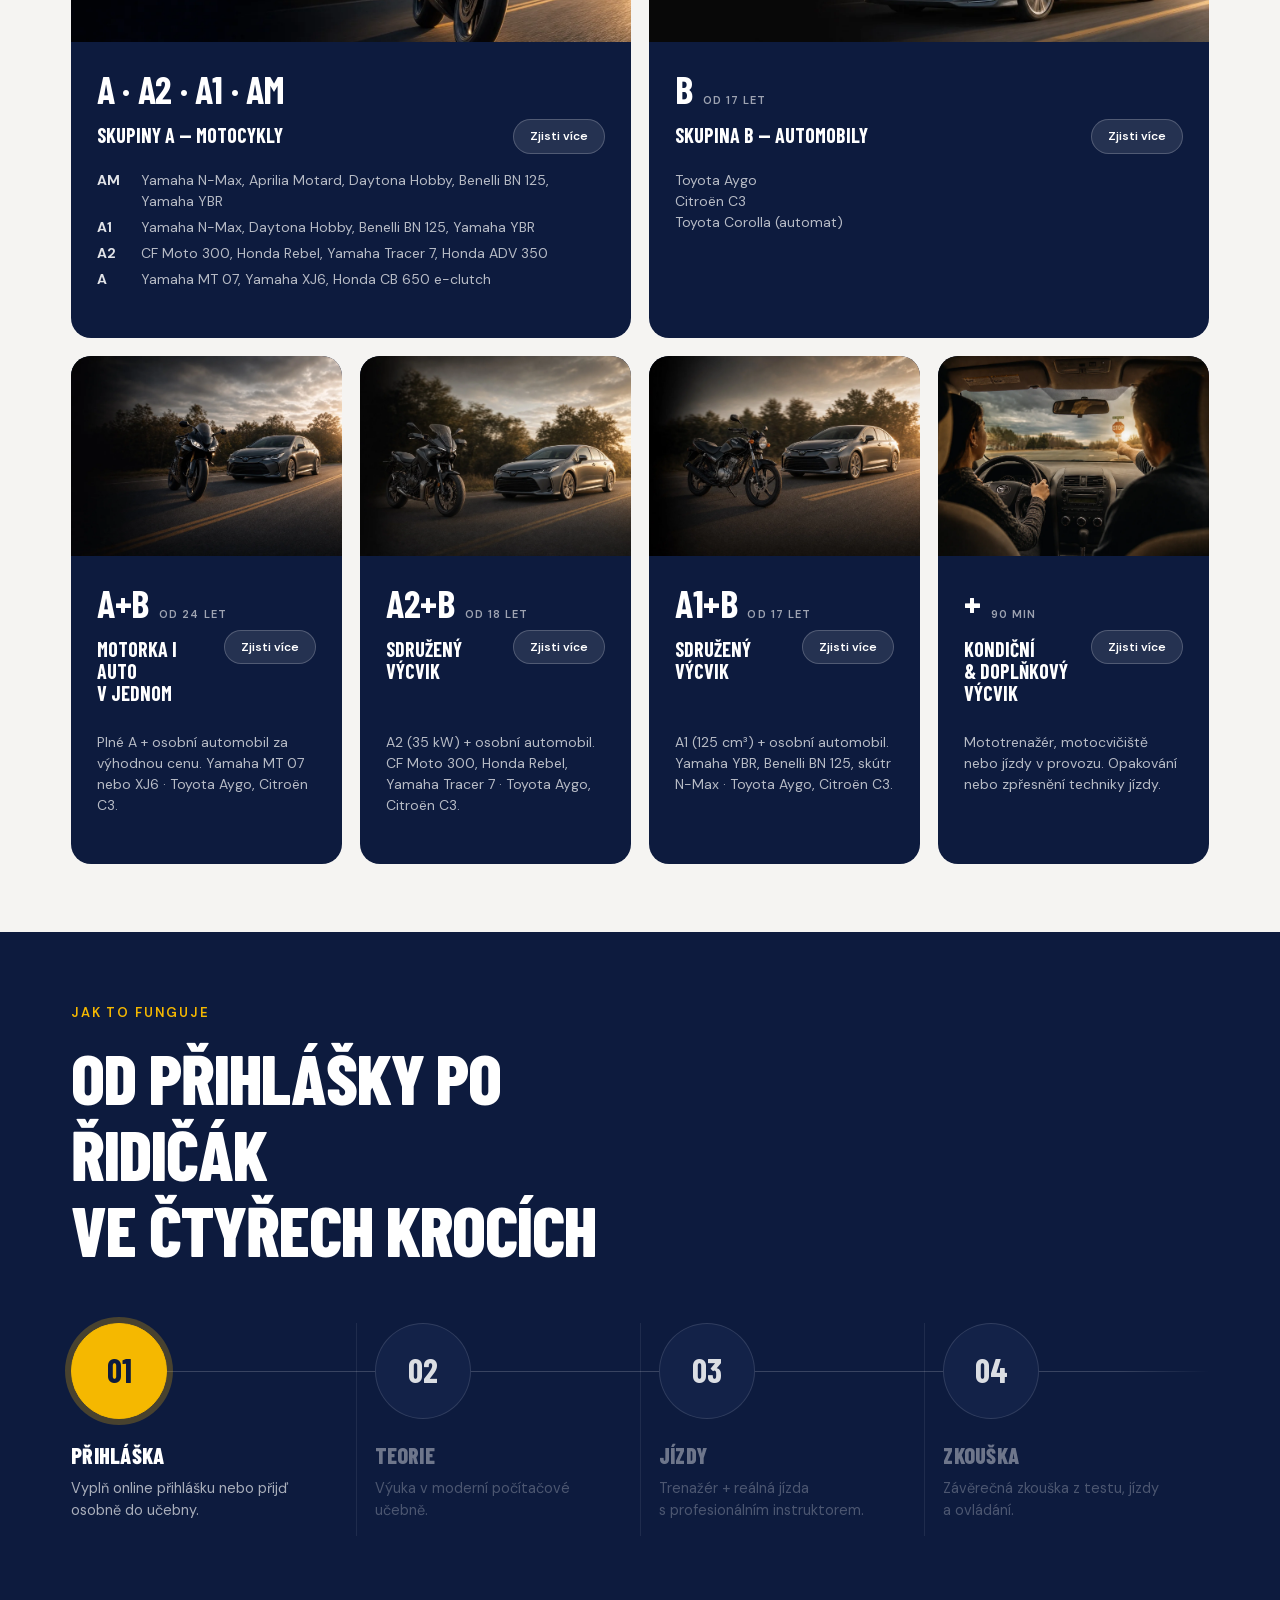
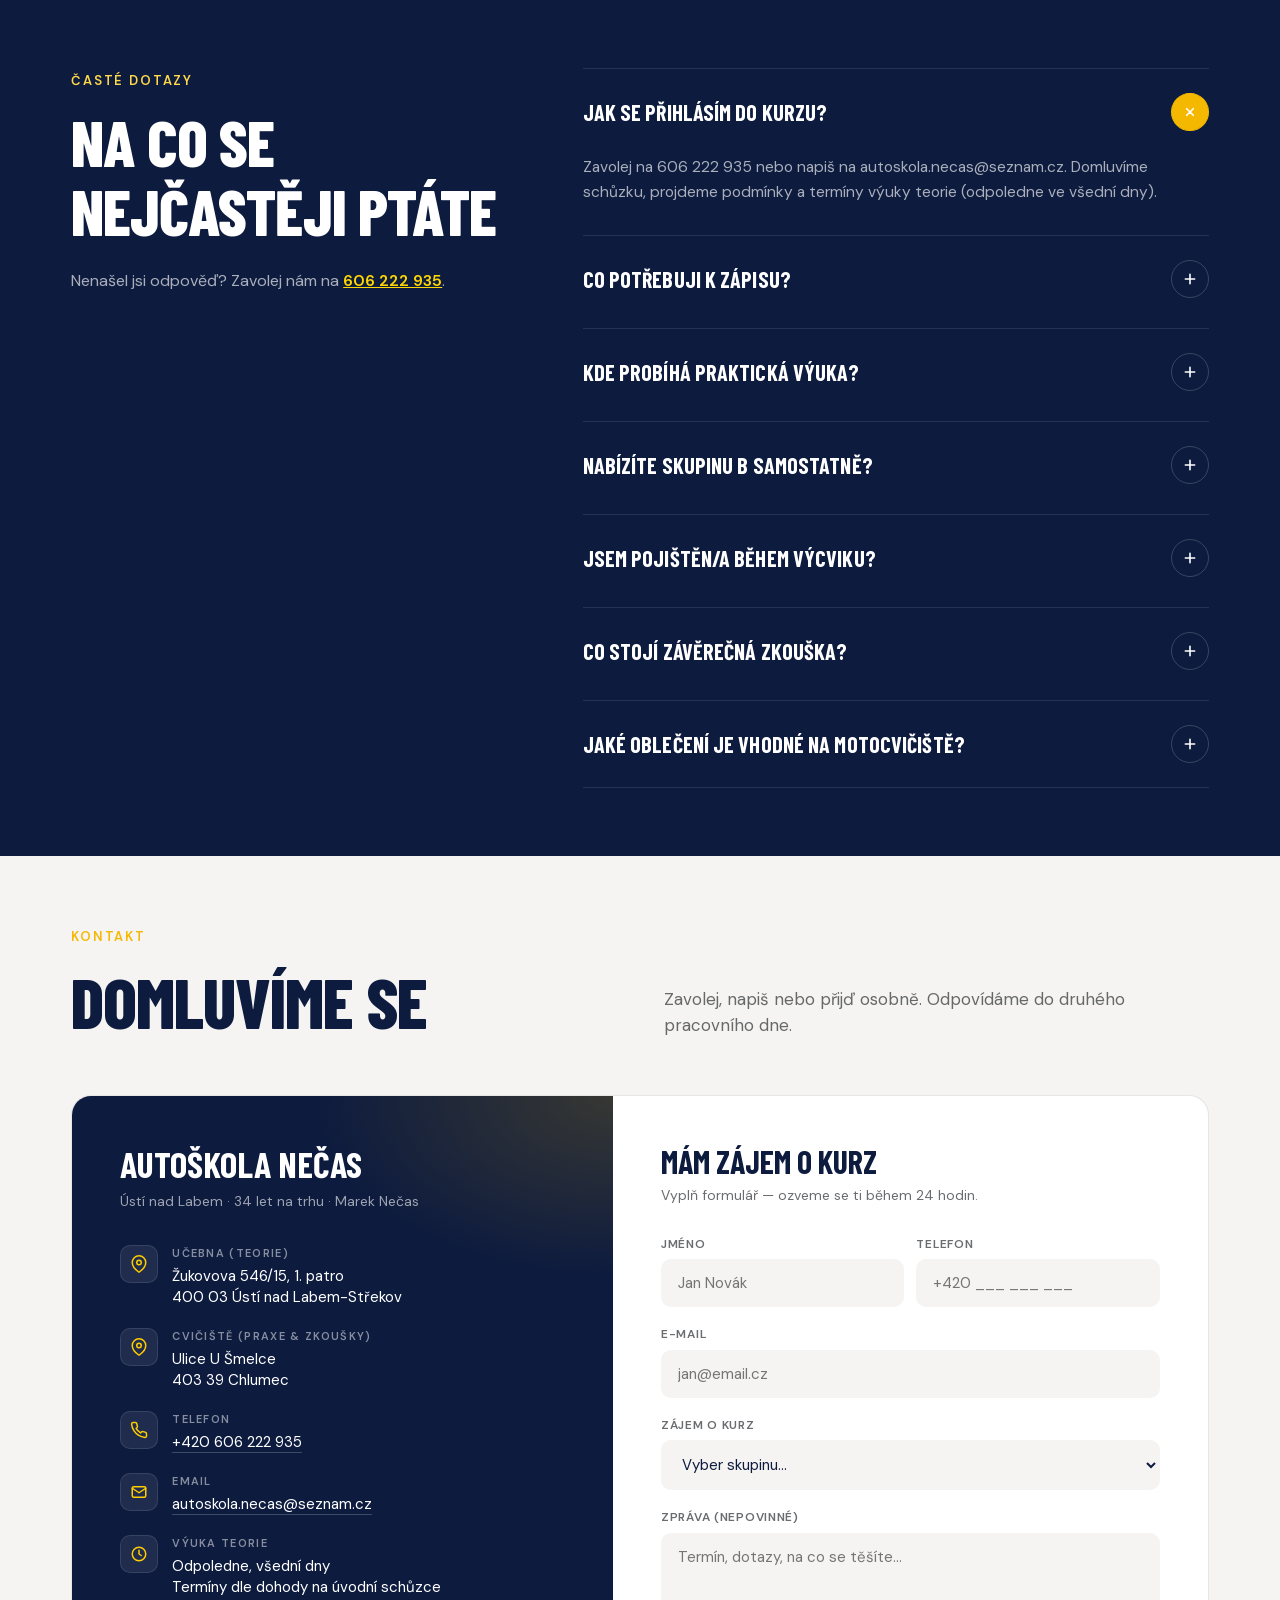
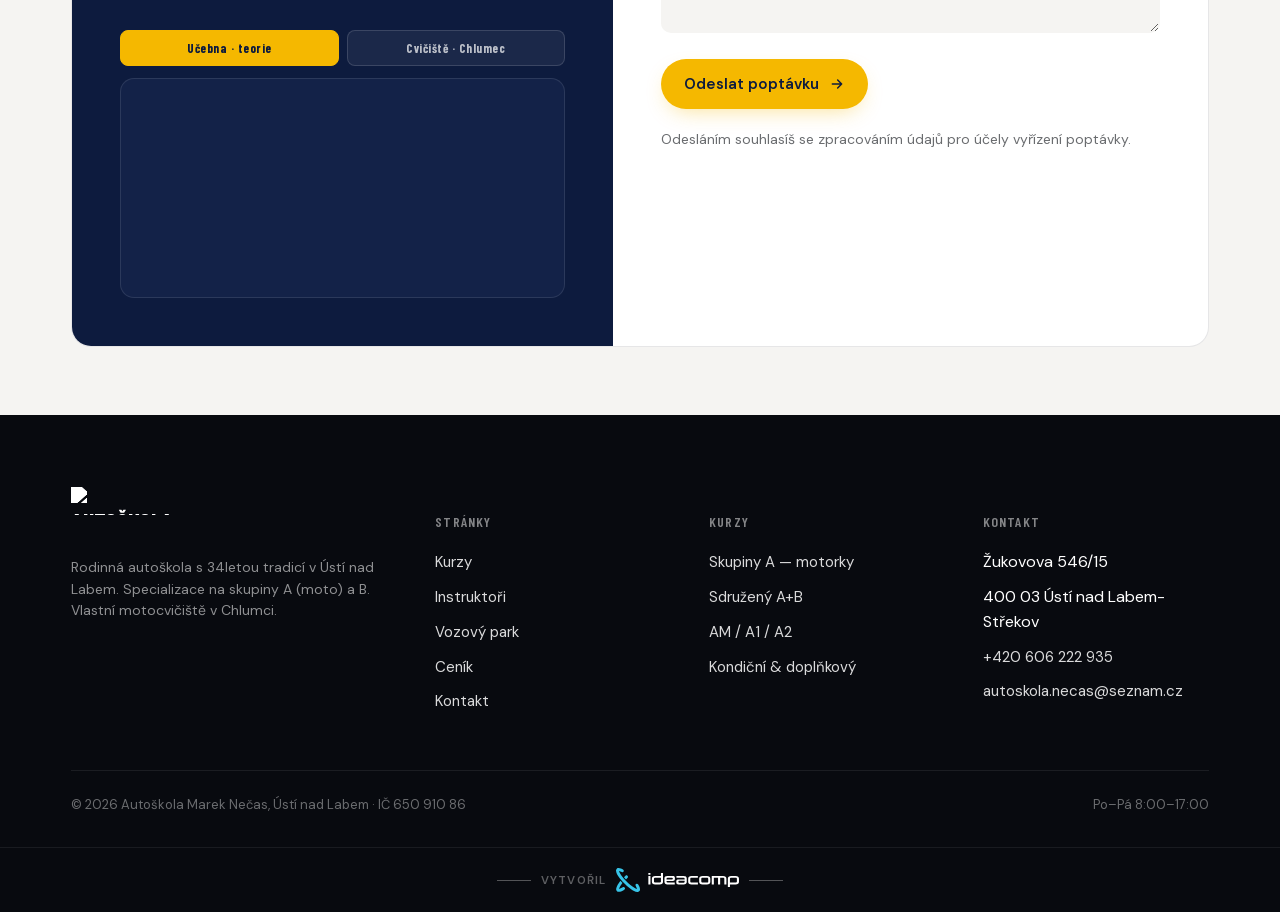
==== commit b6b8c5a2: "Formulář bez kurzů C, D, E; ceník školení začínajících řidičů Co-Authored-By: Claude Opus 5.5 <norep" ====
--- a/index.html
+++ b/index.html
@@ -922,9 +922,6 @@
             <option>A2+B — Sdružený výcvik</option>
             <option>A+B — Sdružený výcvik</option>
             <option>Rozšiřující výcvik skupin A</option>
-            <option>C — Nákladní vozidla</option>
-            <option>D — Autobusy</option>
-            <option>E — Přívěsy</option>
             <option>Kondiční jízdy</option>
             <option>Přezkoušení profesionálů</option>
           </select>
